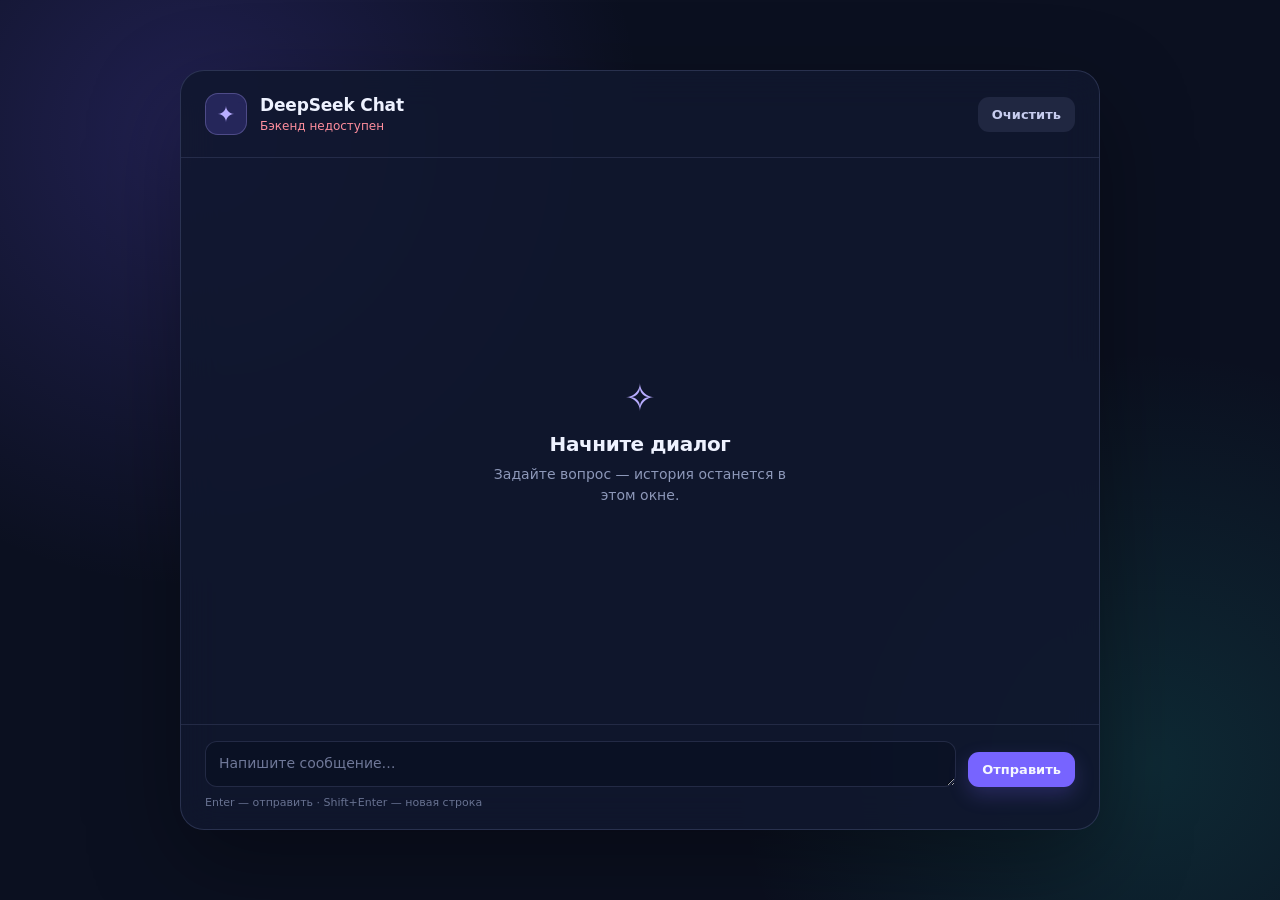
==== frontend/index.html @ f0f0abb0 "refactor: flatten project structure" ====
<!doctype html>
<html lang="ru">
  <head>
    <meta charset="UTF-8" />
    <meta name="viewport" content="width=device-width, initial-scale=1.0" />
    <meta
      name="description"
      content="Веб-чат с DeepSeek для AI Challenge 1"
    />
    <title>DeepSeek Chat</title>
    <link rel="stylesheet" href="styles.css" />
  </head>
  <body>
    <main class="app-shell">
      <section class="chat-card" aria-label="DeepSeek Chat">
        <header class="chat-header">
          <div class="brand">
            <div class="brand-mark" aria-hidden="true">✦</div>
            <div>
              <h1>DeepSeek Chat</h1>
              <p id="status" class="status" role="status">Проверяем соединение…</p>
            </div>
          </div>
          <button id="clear-button" class="button button-secondary" type="button">
            Очистить
          </button>
        </header>

        <div
          id="messages"
          class="messages"
          aria-live="polite"
          aria-label="Сообщения чата"
        ></div>

        <form id="chat-form" class="composer">
          <label class="sr-only" for="prompt">Сообщение</label>
          <textarea
            id="prompt"
            rows="1"
            placeholder="Напишите сообщение…"
            autocomplete="off"
            required
          ></textarea>
          <button id="send-button" class="button button-primary" type="submit">
            Отправить
          </button>
          <p class="composer-hint">Enter — отправить · Shift+Enter — новая строка</p>
        </form>
      </section>
    </main>

    <script src="app.js" defer></script>
  </body>
</html>
---- frontend/styles.css ----
:root {
  color-scheme: dark;
  font-family: Inter, ui-sans-serif, system-ui, -apple-system, BlinkMacSystemFont,
    "Segoe UI", sans-serif;
  background: #0b1020;
  color: #eef2ff;
  font-synthesis: none;
  text-rendering: optimizeLegibility;
}

* {
  box-sizing: border-box;
}

body {
  min-width: 320px;
  min-height: 100vh;
  margin: 0;
  background:
    radial-gradient(circle at 15% 15%, rgba(112, 91, 255, 0.22), transparent 34%),
    radial-gradient(circle at 90% 85%, rgba(33, 196, 175, 0.14), transparent 30%),
    #0b1020;
}

button,
textarea {
  font: inherit;
}

button {
  cursor: pointer;
}

button:disabled,
textarea:disabled {
  cursor: wait;
  opacity: 0.65;
}

.app-shell {
  display: grid;
  min-height: 100vh;
  padding: 24px;
  place-items: center;
}

.chat-card {
  display: flex;
  width: min(920px, 100%);
  height: min(760px, calc(100vh - 48px));
  min-height: 560px;
  flex-direction: column;
  overflow: hidden;
  border: 1px solid rgba(176, 190, 255, 0.16);
  border-radius: 24px;
  background: rgba(16, 23, 46, 0.88);
  box-shadow: 0 32px 90px rgba(0, 0, 0, 0.34);
  backdrop-filter: blur(18px);
}

.chat-header {
  display: flex;
  align-items: center;
  justify-content: space-between;
  gap: 16px;
  padding: 22px 24px;
  border-bottom: 1px solid rgba(176, 190, 255, 0.12);
}

.brand {
  display: flex;
  align-items: center;
  gap: 13px;
}

.brand-mark,
.empty-icon {
  display: grid;
  flex: 0 0 auto;
  place-items: center;
  color: #b8adff;
}

.brand-mark {
  width: 42px;
  height: 42px;
  border: 1px solid rgba(184, 173, 255, 0.28);
  border-radius: 13px;
  background: rgba(115, 96, 255, 0.2);
  font-size: 22px;
}

h1,
h2,
p {
  margin: 0;
}

h1 {
  font-size: 17px;
  letter-spacing: -0.01em;
}

.status {
  margin-top: 4px;
  color: #8d98b9;
  font-size: 12px;
}

.status[data-kind="warning"] {
  color: #f5c56b;
}

.status[data-kind="error"] {
  color: #ff8e9d;
}

.button {
  border: 0;
  border-radius: 11px;
  padding: 10px 14px;
  color: #f5f7ff;
  font-size: 13px;
  font-weight: 650;
  transition: background 160ms ease, transform 160ms ease;
}

.button:hover:not(:disabled) {
  transform: translateY(-1px);
}

.button-primary {
  align-self: end;
  background: #7764ff;
  box-shadow: 0 8px 20px rgba(119, 100, 255, 0.23);
}

.button-primary:hover:not(:disabled) {
  background: #8877ff;
}

.button-secondary {
  background: rgba(176, 190, 255, 0.1);
  color: #c7cdef;
}

.button-secondary:hover:not(:disabled) {
  background: rgba(176, 190, 255, 0.17);
}

.messages {
  display: flex;
  flex: 1;
  flex-direction: column;
  gap: 16px;
  overflow-y: auto;
  padding: 28px 24px;
  scroll-behavior: smooth;
}

.empty-state {
  display: grid;
  max-width: 320px;
  margin: auto;
  gap: 8px;
  text-align: center;
}

.empty-icon {
  margin: 0 auto 4px;
  font-size: 38px;
}

.empty-state h2 {
  font-size: 20px;
  letter-spacing: -0.02em;
}

.empty-state p {
  color: #8d98b9;
  font-size: 14px;
  line-height: 1.5;
}

.message {
  width: fit-content;
  max-width: min(78%, 680px);
  border: 1px solid rgba(176, 190, 255, 0.1);
  border-radius: 17px;
  padding: 12px 15px;
  background: rgba(176, 190, 255, 0.08);
}

.message.user {
  align-self: end;
  border-color: rgba(143, 127, 255, 0.24);
  background: rgba(119, 100, 255, 0.2);
}

.message-author {
  margin-bottom: 6px;
  color: #a8b1d2;
  font-size: 11px;
  font-weight: 700;
  letter-spacing: 0.03em;
  text-transform: uppercase;
}

.message-content {
  color: #f0f3ff;
  font-size: 14px;
  line-height: 1.55;
  white-space: pre-wrap;
  overflow-wrap: anywhere;
}

.composer {
  display: grid;
  grid-template-columns: 1fr auto;
  gap: 9px 12px;
  padding: 16px 24px 20px;
  border-top: 1px solid rgba(176, 190, 255, 0.12);
}

textarea {
  width: 100%;
  min-height: 44px;
  resize: vertical;
  border: 1px solid rgba(176, 190, 255, 0.15);
  border-radius: 12px;
  outline: 0;
  padding: 12px 13px;
  background: rgba(6, 10, 25, 0.4);
  color: #f0f3ff;
  font-size: 14px;
  line-height: 1.4;
}

textarea::placeholder {
  color: #6f7898;
}

textarea:focus {
  border-color: rgba(143, 127, 255, 0.72);
  box-shadow: 0 0 0 3px rgba(119, 100, 255, 0.14);
}

.composer-hint {
  grid-column: 1 / -1;
  color: #687291;
  font-size: 11px;
}

.sr-only {
  position: absolute;
  width: 1px;
  height: 1px;
  overflow: hidden;
  clip: rect(0, 0, 0, 0);
  white-space: nowrap;
}

@media (max-width: 640px) {
  .app-shell {
    padding: 0;
  }

  .chat-card {
    height: 100vh;
    min-height: 0;
    border: 0;
    border-radius: 0;
  }

  .chat-header,
  .composer {
    padding-right: 16px;
    padding-left: 16px;
  }

  .messages {
    padding: 20px 16px;
  }

  .message {
    max-width: 88%;
  }

  .composer {
    grid-template-columns: 1fr;
  }

  .button-primary {
    width: 100%;
  }
}
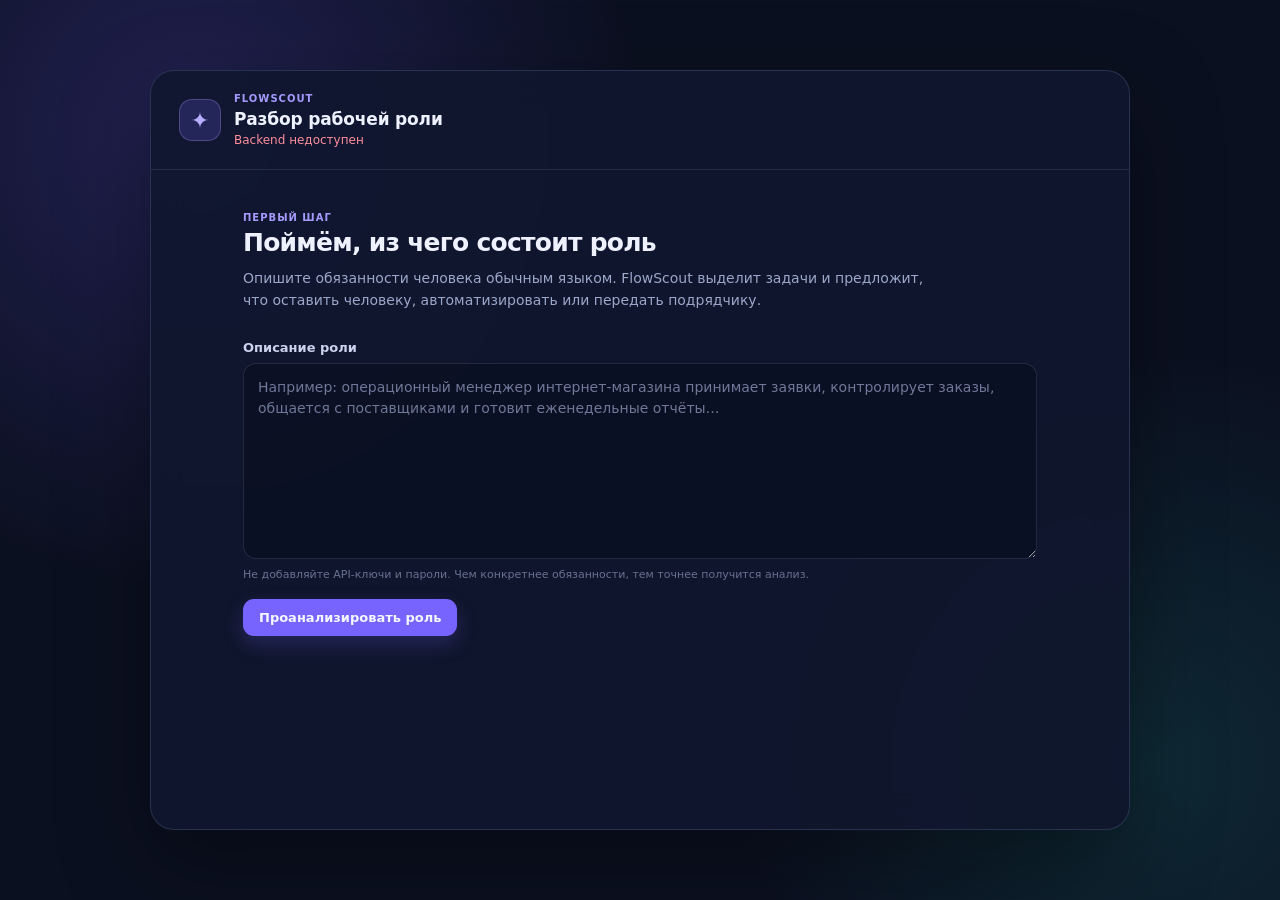
==== commit 07c869b9: "feat(role): add role analysis MVP Replace the generic chat surface with structured role analysis, cl" ====
--- a/frontend/index.html
+++ b/frontend/index.html
@@ -5,48 +5,107 @@
     <meta name="viewport" content="width=device-width, initial-scale=1.0" />
     <meta
       name="description"
-      content="Веб-чат с DeepSeek для AI Challenge 1"
+      content="FlowScout анализирует задачи рабочей роли"
     />
-    <title>DeepSeek Chat</title>
+    <title>FlowScout — анализ роли</title>
     <link rel="stylesheet" href="styles.css" />
   </head>
   <body>
     <main class="app-shell">
-      <section class="chat-card" aria-label="DeepSeek Chat">
-        <header class="chat-header">
+      <section class="app-card" aria-labelledby="app-title">
+        <header class="app-header">
           <div class="brand">
             <div class="brand-mark" aria-hidden="true">✦</div>
             <div>
-              <h1>DeepSeek Chat</h1>
+              <p class="eyebrow">FlowScout</p>
+              <h1 id="app-title">Разбор рабочей роли</h1>
               <p id="status" class="status" role="status">Проверяем соединение…</p>
             </div>
           </div>
-          <button id="clear-button" class="button button-secondary" type="button">
-            Очистить
+          <button id="reset-button" class="button button-secondary" type="button" hidden>
+            Начать заново
           </button>
         </header>
 
-        <div
-          id="messages"
-          class="messages"
-          aria-live="polite"
-          aria-label="Сообщения чата"
-        ></div>
+        <div class="content">
+          <section class="intro" aria-labelledby="intro-title">
+            <p class="eyebrow">Первый шаг</p>
+            <h2 id="intro-title">Поймём, из чего состоит роль</h2>
+            <p>
+              Опишите обязанности человека обычным языком. FlowScout выделит
+              задачи и предложит, что оставить человеку, автоматизировать или
+              передать подрядчику.
+            </p>
+          </section>
 
-        <form id="chat-form" class="composer">
-          <label class="sr-only" for="prompt">Сообщение</label>
-          <textarea
-            id="prompt"
-            rows="1"
-            placeholder="Напишите сообщение…"
-            autocomplete="off"
-            required
-          ></textarea>
-          <button id="send-button" class="button button-primary" type="submit">
-            Отправить
-          </button>
-          <p class="composer-hint">Enter — отправить · Shift+Enter — новая строка</p>
-        </form>
+          <form id="role-form" class="role-form">
+            <label class="form-field" for="role-description">
+              <span>Описание роли</span>
+              <textarea
+                id="role-description"
+                rows="8"
+                minlength="10"
+                maxlength="12000"
+                placeholder="Например: операционный менеджер интернет-магазина принимает заявки, контролирует заказы, общается с поставщиками и готовит еженедельные отчёты…"
+                required
+              ></textarea>
+              <small>
+                Не добавляйте API-ключи и пароли. Чем конкретнее обязанности,
+                тем точнее получится анализ.
+              </small>
+            </label>
+            <button id="analyze-button" class="button button-primary" type="submit">
+              Проанализировать роль
+            </button>
+          </form>
+
+          <section
+            id="clarification-section"
+            class="result-section"
+            aria-labelledby="clarification-title"
+            hidden
+          >
+            <div class="section-heading">
+              <div>
+                <p class="eyebrow">Нужно уточнение</p>
+                <h2 id="clarification-title">Помогите сделать вывод точнее</h2>
+              </div>
+            </div>
+            <p class="section-description">
+              Ответьте на вопросы ниже. Мы задаём только вопросы, которые могут
+              изменить рекомендацию по задачам.
+            </p>
+            <form id="clarification-form" class="clarification-form">
+              <div id="questions" class="questions"></div>
+              <button id="clarification-button" class="button button-primary" type="submit">
+                Продолжить анализ
+              </button>
+            </form>
+          </section>
+
+          <section
+            id="analysis-section"
+            class="result-section"
+            aria-labelledby="analysis-title"
+            hidden
+          >
+            <div class="section-heading">
+              <div>
+                <p class="eyebrow">Результат</p>
+                <h2 id="analysis-title"></h2>
+              </div>
+              <span id="task-count" class="muted"></span>
+            </div>
+            <p id="role-summary" class="role-summary"></p>
+
+            <div id="assumptions-section" class="assumptions" hidden>
+              <h3>Общие предположения</h3>
+              <ul id="global-assumptions"></ul>
+            </div>
+
+            <div id="tasks" class="task-list"></div>
+          </section>
+        </div>
       </section>
     </main>
 
--- a/frontend/styles.css
+++ b/frontend/styles.css
@@ -12,6 +12,10 @@
   box-sizing: border-box;
 }
 
+[hidden] {
+  display: none !important;
+}
+
 body {
   min-width: 320px;
   min-height: 100vh;
@@ -44,26 +48,23 @@
   place-items: center;
 }
 
-.chat-card {
-  display: flex;
-  width: min(920px, 100%);
-  height: min(760px, calc(100vh - 48px));
-  min-height: 560px;
-  flex-direction: column;
+.app-card {
+  width: min(980px, 100%);
+  min-height: min(760px, calc(100vh - 48px));
   overflow: hidden;
   border: 1px solid rgba(176, 190, 255, 0.16);
   border-radius: 24px;
-  background: rgba(16, 23, 46, 0.88);
+  background: rgba(16, 23, 46, 0.9);
   box-shadow: 0 32px 90px rgba(0, 0, 0, 0.34);
   backdrop-filter: blur(18px);
 }
 
-.chat-header {
+.app-header {
   display: flex;
   align-items: center;
   justify-content: space-between;
   gap: 16px;
-  padding: 22px 24px;
+  padding: 22px 28px;
   border-bottom: 1px solid rgba(176, 190, 255, 0.12);
 }
 
@@ -73,26 +74,24 @@
   gap: 13px;
 }
 
-.brand-mark,
-.empty-icon {
-  display: grid;
+.brand-mark {
+  display: grid;
+  width: 42px;
+  height: 42px;
   flex: 0 0 auto;
   place-items: center;
-  color: #b8adff;
-}
-
-.brand-mark {
-  width: 42px;
-  height: 42px;
   border: 1px solid rgba(184, 173, 255, 0.28);
   border-radius: 13px;
   background: rgba(115, 96, 255, 0.2);
+  color: #b8adff;
   font-size: 22px;
 }
 
 h1,
 h2,
-p {
+h3,
+p,
+ul {
   margin: 0;
 }
 
@@ -101,10 +100,32 @@
   letter-spacing: -0.01em;
 }
 
+h2 {
+  font-size: 25px;
+  letter-spacing: -0.03em;
+}
+
+h3 {
+  font-size: 15px;
+}
+
+.eyebrow {
+  margin-bottom: 5px;
+  color: #a69aff;
+  font-size: 10px;
+  font-weight: 800;
+  letter-spacing: 0.1em;
+  text-transform: uppercase;
+}
+
+.status,
+.muted {
+  color: #8d98b9;
+  font-size: 12px;
+}
+
 .status {
   margin-top: 4px;
-  color: #8d98b9;
-  font-size: 12px;
 }
 
 .status[data-kind="warning"] {
@@ -115,13 +136,78 @@
   color: #ff8e9d;
 }
 
+.content {
+  max-width: 850px;
+  margin: 0 auto;
+  padding: 42px 28px 50px;
+}
+
+.intro {
+  max-width: 700px;
+  margin-bottom: 28px;
+}
+
+.intro > p:last-child,
+.section-description,
+.role-summary {
+  margin-top: 10px;
+  color: #9ca7c9;
+  font-size: 14px;
+  line-height: 1.6;
+}
+
+.role-form,
+.clarification-form {
+  display: grid;
+  gap: 16px;
+}
+
+.form-field {
+  display: grid;
+  gap: 8px;
+  color: #cbd2ee;
+  font-size: 13px;
+  font-weight: 700;
+}
+
+.form-field textarea {
+  width: 100%;
+  resize: vertical;
+  border: 1px solid rgba(176, 190, 255, 0.15);
+  border-radius: 13px;
+  outline: 0;
+  padding: 13px 14px;
+  background: rgba(6, 10, 25, 0.42);
+  color: #f0f3ff;
+  font-size: 14px;
+  font-weight: 400;
+  line-height: 1.5;
+}
+
+.form-field textarea::placeholder {
+  color: #6f7898;
+}
+
+.form-field textarea:focus {
+  border-color: rgba(143, 127, 255, 0.72);
+  box-shadow: 0 0 0 3px rgba(119, 100, 255, 0.14);
+}
+
+.form-field small {
+  color: #687291;
+  font-size: 11px;
+  font-weight: 500;
+  line-height: 1.45;
+}
+
 .button {
+  width: fit-content;
   border: 0;
   border-radius: 11px;
-  padding: 10px 14px;
+  padding: 11px 16px;
   color: #f5f7ff;
   font-size: 13px;
-  font-weight: 650;
+  font-weight: 700;
   transition: background 160ms ease, transform 160ms ease;
 }
 
@@ -129,8 +215,12 @@
   transform: translateY(-1px);
 }
 
+.button:focus-visible {
+  outline: 2px solid rgba(184, 173, 255, 0.9);
+  outline-offset: 2px;
+}
+
 .button-primary {
-  align-self: end;
   background: #7764ff;
   box-shadow: 0 8px 20px rgba(119, 100, 255, 0.23);
 }
@@ -148,116 +238,119 @@
   background: rgba(176, 190, 255, 0.17);
 }
 
-.messages {
+.result-section {
+  margin-top: 42px;
+  border-top: 1px solid rgba(176, 190, 255, 0.12);
+  padding-top: 30px;
+}
+
+.section-heading {
   display: flex;
-  flex: 1;
-  flex-direction: column;
+  align-items: end;
+  justify-content: space-between;
+  gap: 12px;
+}
+
+.questions {
+  display: grid;
   gap: 16px;
-  overflow-y: auto;
-  padding: 28px 24px;
-  scroll-behavior: smooth;
-}
-
-.empty-state {
-  display: grid;
-  max-width: 320px;
-  margin: auto;
-  gap: 8px;
+}
+
+.clarification-form {
+  margin-top: 22px;
+}
+
+.assumptions {
+  margin-top: 22px;
+  border: 1px solid rgba(245, 197, 107, 0.2);
+  border-radius: 13px;
+  padding: 14px 16px;
+  background: rgba(245, 197, 107, 0.07);
+}
+
+.assumptions h3 {
+  color: #f5c56b;
+}
+
+.assumptions ul {
+  display: grid;
+  gap: 6px;
+  margin-top: 9px;
+  padding-left: 18px;
+  color: #d6c99f;
+  font-size: 13px;
+  line-height: 1.5;
+}
+
+.task-list {
+  display: grid;
+  gap: 13px;
+  margin-top: 24px;
+}
+
+.task-card {
+  border: 1px solid rgba(176, 190, 255, 0.12);
+  border-radius: 16px;
+  padding: 17px;
+  background: rgba(176, 190, 255, 0.06);
+}
+
+.task-header {
+  display: flex;
+  align-items: start;
+  justify-content: space-between;
+  gap: 14px;
+}
+
+.task-header h3 {
+  line-height: 1.35;
+}
+
+.recommendation {
+  flex: 0 0 auto;
+  border-radius: 999px;
+  padding: 6px 9px;
+  font-size: 10px;
+  font-weight: 800;
+  line-height: 1.2;
   text-align: center;
 }
 
-.empty-icon {
-  margin: 0 auto 4px;
-  font-size: 38px;
-}
-
-.empty-state h2 {
-  font-size: 20px;
-  letter-spacing: -0.02em;
-}
-
-.empty-state p {
-  color: #8d98b9;
-  font-size: 14px;
-  line-height: 1.5;
-}
-
-.message {
-  width: fit-content;
-  max-width: min(78%, 680px);
-  border: 1px solid rgba(176, 190, 255, 0.1);
-  border-radius: 17px;
-  padding: 12px 15px;
-  background: rgba(176, 190, 255, 0.08);
-}
-
-.message.user {
-  align-self: end;
-  border-color: rgba(143, 127, 255, 0.24);
-  background: rgba(119, 100, 255, 0.2);
-}
-
-.message-author {
-  margin-bottom: 6px;
-  color: #a8b1d2;
-  font-size: 11px;
-  font-weight: 700;
-  letter-spacing: 0.03em;
-  text-transform: uppercase;
-}
-
-.message-content {
-  color: #f0f3ff;
-  font-size: 14px;
+.recommendation.human {
+  background: rgba(176, 190, 255, 0.12);
+  color: #c7cdef;
+}
+
+.recommendation.automate {
+  background: rgba(48, 192, 146, 0.14);
+  color: #6ee0bb;
+}
+
+.recommendation.contractor {
+  background: rgba(245, 197, 107, 0.14);
+  color: #f5c56b;
+}
+
+.task-description,
+.task-rationale,
+.task-assumptions {
+  margin-top: 11px;
+  color: #aeb8d7;
+  font-size: 13px;
   line-height: 1.55;
-  white-space: pre-wrap;
-  overflow-wrap: anywhere;
-}
-
-.composer {
-  display: grid;
-  grid-template-columns: 1fr auto;
-  gap: 9px 12px;
-  padding: 16px 24px 20px;
-  border-top: 1px solid rgba(176, 190, 255, 0.12);
-}
-
-textarea {
-  width: 100%;
-  min-height: 44px;
-  resize: vertical;
-  border: 1px solid rgba(176, 190, 255, 0.15);
-  border-radius: 12px;
-  outline: 0;
-  padding: 12px 13px;
-  background: rgba(6, 10, 25, 0.4);
-  color: #f0f3ff;
-  font-size: 14px;
-  line-height: 1.4;
-}
-
-textarea::placeholder {
-  color: #6f7898;
-}
-
-textarea:focus {
-  border-color: rgba(143, 127, 255, 0.72);
-  box-shadow: 0 0 0 3px rgba(119, 100, 255, 0.14);
-}
-
-.composer-hint {
-  grid-column: 1 / -1;
-  color: #687291;
-  font-size: 11px;
-}
-
-.sr-only {
-  position: absolute;
-  width: 1px;
-  height: 1px;
-  overflow: hidden;
-  clip: rect(0, 0, 0, 0);
-  white-space: nowrap;
+}
+
+.task-rationale {
+  color: #d4daf0;
+}
+
+.task-rationale strong {
+  color: #9ca7c9;
+}
+
+.task-assumptions {
+  color: #cdbf96;
+  font-size: 12px;
 }
 
 @media (max-width: 640px) {
@@ -265,32 +358,32 @@
     padding: 0;
   }
 
-  .chat-card {
-    height: 100vh;
-    min-height: 0;
+  .app-card {
+    min-height: 100vh;
     border: 0;
     border-radius: 0;
   }
 
-  .chat-header,
-  .composer {
-    padding-right: 16px;
-    padding-left: 16px;
-  }
-
-  .messages {
-    padding: 20px 16px;
-  }
-
-  .message {
-    max-width: 88%;
-  }
-
-  .composer {
-    grid-template-columns: 1fr;
-  }
-
-  .button-primary {
+  .app-header {
+    padding: 18px 16px;
+  }
+
+  .content {
+    padding: 30px 16px 40px;
+  }
+
+  .button {
     width: 100%;
   }
-}
+
+  .section-heading,
+  .task-header {
+    align-items: start;
+    flex-direction: column;
+    gap: 8px;
+  }
+
+  .recommendation {
+    align-self: start;
+  }
+}
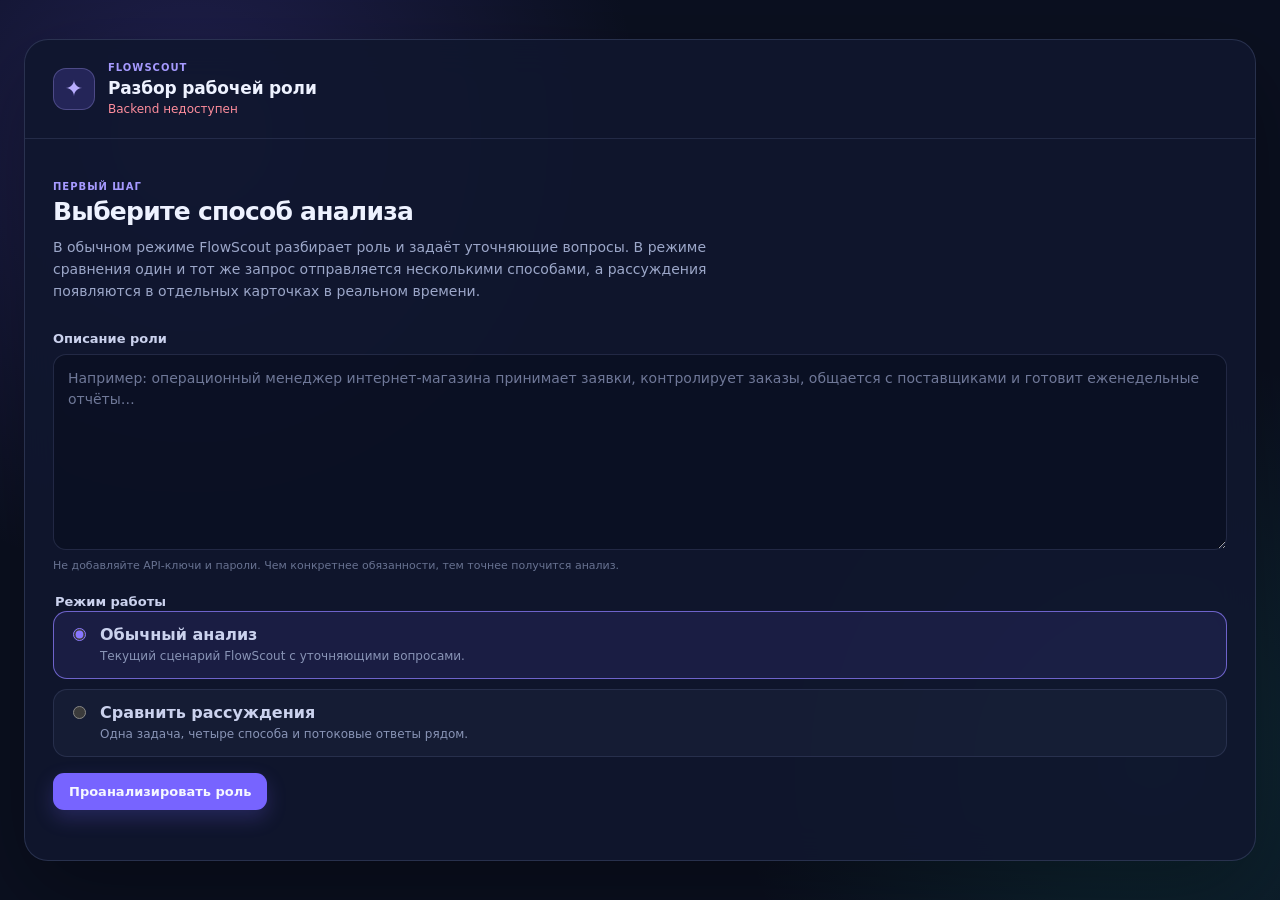
==== commit 323eac6a: "feat(reasoning): add streamed comparison modes Compare prompt strategies side by side with live reas" ====
--- a/frontend/index.html
+++ b/frontend/index.html
@@ -5,7 +5,7 @@
     <meta name="viewport" content="width=device-width, initial-scale=1.0" />
     <meta
       name="description"
-      content="FlowScout анализирует задачи рабочей роли"
+      content="FlowScout анализирует задачи рабочей роли разными способами"
     />
     <title>FlowScout — анализ роли</title>
     <link rel="stylesheet" href="styles.css" />
@@ -28,82 +28,135 @@
         </header>
 
         <div class="content">
-          <section class="intro" aria-labelledby="intro-title">
-            <p class="eyebrow">Первый шаг</p>
-            <h2 id="intro-title">Поймём, из чего состоит роль</h2>
-            <p>
-              Опишите обязанности человека обычным языком. FlowScout выделит
-              задачи и предложит, что оставить человеку, автоматизировать или
-              передать подрядчику.
-            </p>
-          </section>
+          <section id="onboarding-section" class="onboarding-section" aria-labelledby="intro-title">
+            <div class="intro">
+              <p class="eyebrow">Первый шаг</p>
+              <h2 id="intro-title">Выберите способ анализа</h2>
+              <p>
+                В обычном режиме FlowScout разбирает роль и задаёт уточняющие
+                вопросы. В режиме сравнения один и тот же запрос отправляется
+                несколькими способами, а рассуждения появляются в отдельных
+                карточках в реальном времени.
+              </p>
+            </div>
 
-          <form id="role-form" class="role-form">
-            <label class="form-field" for="role-description">
-              <span>Описание роли</span>
-              <textarea
-                id="role-description"
-                rows="8"
-                minlength="10"
-                maxlength="12000"
-                placeholder="Например: операционный менеджер интернет-магазина принимает заявки, контролирует заказы, общается с поставщиками и готовит еженедельные отчёты…"
-                required
-              ></textarea>
-              <small>
-                Не добавляйте API-ключи и пароли. Чем конкретнее обязанности,
-                тем точнее получится анализ.
-              </small>
-            </label>
-            <button id="analyze-button" class="button button-primary" type="submit">
-              Проанализировать роль
-            </button>
-          </form>
+            <form id="role-form" class="role-form">
+              <label class="form-field" for="role-description">
+                <span id="description-label">Описание роли</span>
+                <textarea
+                  id="role-description"
+                  rows="8"
+                  minlength="10"
+                  maxlength="12000"
+                  placeholder="Например: операционный менеджер интернет-магазина принимает заявки, контролирует заказы, общается с поставщиками и готовит еженедельные отчёты…"
+                  required
+                ></textarea>
+                <small id="description-help">
+                  Не добавляйте API-ключи и пароли. Чем конкретнее обязанности,
+                  тем точнее получится анализ.
+                </small>
+              </label>
 
-          <section
-            id="clarification-section"
-            class="result-section"
-            aria-labelledby="clarification-title"
-            hidden
-          >
-            <div class="section-heading">
-              <div>
-                <p class="eyebrow">Нужно уточнение</p>
-                <h2 id="clarification-title">Помогите сделать вывод точнее</h2>
+              <fieldset class="mode-picker">
+                <legend>Режим работы</legend>
+                <label class="mode-option">
+                  <input type="radio" name="mode" value="standard" checked />
+                  <span class="mode-option-body">
+                    <strong>Обычный анализ</strong>
+                    <span>Текущий сценарий FlowScout с уточняющими вопросами.</span>
+                  </span>
+                </label>
+                <label class="mode-option">
+                  <input type="radio" name="mode" value="comparison" />
+                  <span class="mode-option-body">
+                    <strong>Сравнить рассуждения</strong>
+                    <span>Одна задача, четыре способа и потоковые ответы рядом.</span>
+                  </span>
+                </label>
+              </fieldset>
+
+              <div id="comparison-options" class="comparison-options" hidden>
+                <div>
+                  <h3>Способы для сравнения</h3>
+                  <p>Можно оставить все варианты или выбрать только нужные.</p>
+                </div>
+                <label class="method-option">
+                  <input type="checkbox" name="comparison-method" value="direct" checked />
+                  <span><strong>Прямой ответ</strong><small>Существующая ручка и system prompt</small></span>
+                </label>
+                <label class="method-option">
+                  <input type="checkbox" name="comparison-method" value="step-by-step" checked />
+                  <span><strong>Пошаговое решение</strong><small>Модель явно проверяет критерии по шагам</small></span>
+                </label>
+                <label class="method-option">
+                  <input type="checkbox" name="comparison-method" value="prompt-generated" checked />
+                  <span><strong>Сгенерированный промпт</strong><small>Сначала prompt engineer, затем решение</small></span>
+                </label>
+                <label class="method-option">
+                  <input type="checkbox" name="comparison-method" value="experts" checked />
+                  <span><strong>Группа экспертов</strong><small>Аналитик, инженер и критик</small></span>
+                </label>
               </div>
-            </div>
-            <p class="section-description">
-              Ответьте на вопросы ниже. Мы задаём только вопросы, которые могут
-              изменить рекомендацию по задачам.
-            </p>
-            <form id="clarification-form" class="clarification-form">
-              <div id="questions" class="questions"></div>
-              <button id="clarification-button" class="button button-primary" type="submit">
-                Продолжить анализ
+
+              <button id="submit-button" class="button button-primary" type="submit">
+                Проанализировать роль
               </button>
             </form>
           </section>
 
-          <section
-            id="analysis-section"
-            class="result-section"
-            aria-labelledby="analysis-title"
-            hidden
-          >
-            <div class="section-heading">
+          <section id="standard-results" class="result-section" hidden>
+            <section
+              id="clarification-section"
+              aria-labelledby="clarification-title"
+              hidden
+            >
+              <div class="section-heading">
+                <div>
+                  <p class="eyebrow">Нужно уточнение</p>
+                  <h2 id="clarification-title">Помогите сделать вывод точнее</h2>
+                </div>
+              </div>
+              <p class="section-description">
+                Ответьте на вопросы ниже. Мы задаём только вопросы, которые могут
+                изменить рекомендацию по задачам.
+              </p>
+              <form id="clarification-form" class="clarification-form">
+                <div id="questions" class="questions"></div>
+                <button id="clarification-button" class="button button-primary" type="submit">
+                  Продолжить анализ
+                </button>
+              </form>
+            </section>
+
+            <section id="analysis-section" aria-labelledby="analysis-title" hidden>
+              <div class="section-heading">
+                <div>
+                  <p class="eyebrow">Результат</p>
+                  <h2 id="analysis-title"></h2>
+                </div>
+                <span id="task-count" class="muted"></span>
+              </div>
+              <p id="role-summary" class="role-summary"></p>
+
+              <div id="assumptions-section" class="assumptions" hidden>
+                <h3>Общие предположения</h3>
+                <ul id="global-assumptions"></ul>
+              </div>
+
+              <div id="tasks" class="task-list"></div>
+            </section>
+          </section>
+
+          <section id="comparison-section" class="comparison-section" aria-labelledby="comparison-title" hidden>
+            <div class="section-heading comparison-heading">
               <div>
-                <p class="eyebrow">Результат</p>
-                <h2 id="analysis-title"></h2>
+                <p class="eyebrow">Лаборатория рассуждений</p>
+                <h2 id="comparison-title">Сравниваем ответы в реальном времени</h2>
+                <p id="comparison-task" class="section-description"></p>
               </div>
-              <span id="task-count" class="muted"></span>
+              <span id="comparison-count" class="muted"></span>
             </div>
-            <p id="role-summary" class="role-summary"></p>
-
-            <div id="assumptions-section" class="assumptions" hidden>
-              <h3>Общие предположения</h3>
-              <ul id="global-assumptions"></ul>
-            </div>
-
-            <div id="tasks" class="task-list"></div>
+            <div id="comparison-grid" class="comparison-grid"></div>
           </section>
         </div>
       </section>
--- a/frontend/styles.css
+++ b/frontend/styles.css
@@ -49,7 +49,7 @@
 }
 
 .app-card {
-  width: min(980px, 100%);
+  width: min(1440px, 100%);
   min-height: min(760px, calc(100vh - 48px));
   overflow: hidden;
   border: 1px solid rgba(176, 190, 255, 0.16);
@@ -137,7 +137,7 @@
 }
 
 .content {
-  max-width: 850px;
+  max-width: 1280px;
   margin: 0 auto;
   padding: 42px 28px 50px;
 }
@@ -160,6 +160,88 @@
 .clarification-form {
   display: grid;
   gap: 16px;
+}
+
+.mode-picker {
+  display: grid;
+  gap: 10px;
+  margin: 4px 0 0;
+  border: 0;
+  padding: 0;
+}
+
+.mode-picker legend,
+.comparison-options h3 {
+  margin-bottom: 2px;
+  color: #cbd2ee;
+  font-size: 13px;
+  font-weight: 700;
+}
+
+.mode-option,
+.method-option {
+  display: flex;
+  align-items: flex-start;
+  gap: 11px;
+  border: 1px solid rgba(176, 190, 255, 0.12);
+  border-radius: 14px;
+  padding: 13px 14px;
+  background: rgba(176, 190, 255, 0.04);
+  color: #cbd2ee;
+  cursor: pointer;
+  transition: border-color 160ms ease, background 160ms ease;
+}
+
+.mode-option:hover,
+.method-option:hover {
+  border-color: rgba(143, 127, 255, 0.5);
+  background: rgba(119, 100, 255, 0.08);
+}
+
+.mode-option:has(input:checked),
+.method-option:has(input:checked) {
+  border-color: rgba(143, 127, 255, 0.72);
+  background: rgba(119, 100, 255, 0.11);
+}
+
+.mode-option input,
+.method-option input {
+  flex: 0 0 auto;
+  margin-top: 3px;
+  accent-color: #8877ff;
+}
+
+.mode-option-body,
+.method-option > span {
+  display: grid;
+  gap: 4px;
+}
+
+.mode-option-body span,
+.method-option small,
+.comparison-options > div p {
+  color: #8994b6;
+  font-size: 12px;
+  font-weight: 500;
+  line-height: 1.45;
+}
+
+.comparison-options {
+  display: grid;
+  grid-template-columns: repeat(2, minmax(0, 1fr));
+  gap: 10px;
+  border: 1px solid rgba(176, 190, 255, 0.12);
+  border-radius: 16px;
+  padding: 16px;
+  background: rgba(6, 10, 25, 0.22);
+}
+
+.comparison-options > div {
+  grid-column: 1 / -1;
+}
+
+.comparison-options > div p {
+  margin-top: 5px;
 }
 
 .form-field {
@@ -353,6 +435,178 @@
   font-size: 12px;
 }
 
+.comparison-section {
+  margin-top: 0;
+}
+
+.comparison-heading {
+  align-items: start;
+}
+
+.comparison-grid {
+  display: grid;
+  grid-template-columns: repeat(2, minmax(0, 1fr));
+  gap: 16px;
+  margin-top: 28px;
+}
+
+.comparison-card {
+  min-width: 0;
+  border: 1px solid rgba(176, 190, 255, 0.14);
+  border-radius: 18px;
+  padding: 18px;
+  background: rgba(176, 190, 255, 0.055);
+}
+
+.comparison-card-header,
+.expert-header {
+  display: flex;
+  align-items: flex-start;
+  justify-content: space-between;
+  gap: 12px;
+}
+
+.comparison-card-header h3 {
+  font-size: 16px;
+  line-height: 1.35;
+}
+
+.comparison-card-header p {
+  margin-top: 5px;
+  color: #8994b6;
+  font-size: 12px;
+  line-height: 1.45;
+}
+
+.comparison-card-state,
+.expert-state {
+  flex: 0 0 auto;
+  border-radius: 999px;
+  padding: 5px 8px;
+  background: rgba(176, 190, 255, 0.1);
+  color: #aeb8d7;
+  font-size: 10px;
+  font-weight: 800;
+  line-height: 1.2;
+  text-align: center;
+}
+
+.comparison-card-state.running,
+.expert-state {
+  background: rgba(119, 100, 255, 0.14);
+  color: #b8adff;
+}
+
+.comparison-card-state.ready {
+  background: rgba(48, 192, 146, 0.14);
+  color: #6ee0bb;
+}
+
+.comparison-card-state.error {
+  background: rgba(255, 111, 132, 0.14);
+  color: #ff9cab;
+}
+
+.comparison-card-state.stopped {
+  background: rgba(245, 197, 107, 0.14);
+  color: #f5c56b;
+}
+
+.stream-block {
+  min-width: 0;
+  margin-top: 17px;
+}
+
+.stream-block h3,
+.experts-heading {
+  margin-bottom: 8px;
+  color: #9ca7c9;
+  font-size: 11px;
+  font-weight: 800;
+  letter-spacing: 0.06em;
+  text-transform: uppercase;
+}
+
+.stream-output {
+  min-height: 78px;
+  max-height: 310px;
+  overflow: auto;
+  margin: 0;
+  border: 1px solid rgba(176, 190, 255, 0.1);
+  border-radius: 12px;
+  padding: 12px;
+  background: rgba(6, 10, 25, 0.48);
+  color: #cbd2ee;
+  font-family: "SFMono-Regular", Consolas, "Liberation Mono", monospace;
+  font-size: 11px;
+  line-height: 1.6;
+  white-space: pre-wrap;
+  overflow-wrap: anywhere;
+}
+
+.reasoning-block .stream-output,
+.prompt-reasoning-block .stream-output {
+  color: #aeb8d7;
+}
+
+.answer-block .stream-output {
+  border-color: rgba(48, 192, 146, 0.15);
+  color: #e2e7f8;
+}
+
+.prompt-block .stream-output {
+  max-height: 210px;
+  color: #d6c99f;
+}
+
+.experts-heading {
+  margin-top: 19px;
+}
+
+.experts-grid {
+  display: grid;
+  gap: 12px;
+}
+
+.expert-card {
+  min-width: 0;
+  border: 1px solid rgba(176, 190, 255, 0.1);
+  border-radius: 14px;
+  padding: 13px;
+  background: rgba(6, 10, 25, 0.22);
+}
+
+.expert-header {
+  align-items: center;
+}
+
+.expert-header h4 {
+  margin: 0;
+  color: #d6dcf3;
+  font-size: 13px;
+}
+
+.expert-card .stream-block {
+  margin-top: 12px;
+}
+
+.expert-card .stream-output {
+  max-height: 190px;
+  min-height: 54px;
+  font-size: 10px;
+}
+
+.expert-consensus {
+  margin-top: 15px;
+  border: 1px solid rgba(48, 192, 146, 0.2);
+  border-radius: 12px;
+  padding: 11px 12px;
+  background: rgba(48, 192, 146, 0.08);
+  color: #6ee0bb;
+  font-size: 12px;
+  font-weight: 700;
+}
+
 @media (max-width: 640px) {
   .app-shell {
     padding: 0;
@@ -386,4 +640,26 @@
   .recommendation {
     align-self: start;
   }
-}
+
+  .comparison-options {
+    grid-template-columns: 1fr;
+  }
+
+  .comparison-options > div {
+    grid-column: auto;
+  }
+
+  .comparison-grid {
+    grid-template-columns: 1fr;
+  }
+
+  .comparison-card-header {
+    flex-direction: column;
+  }
+}
+
+@media (min-width: 641px) and (max-width: 980px) {
+  .comparison-grid {
+    grid-template-columns: 1fr;
+  }
+}
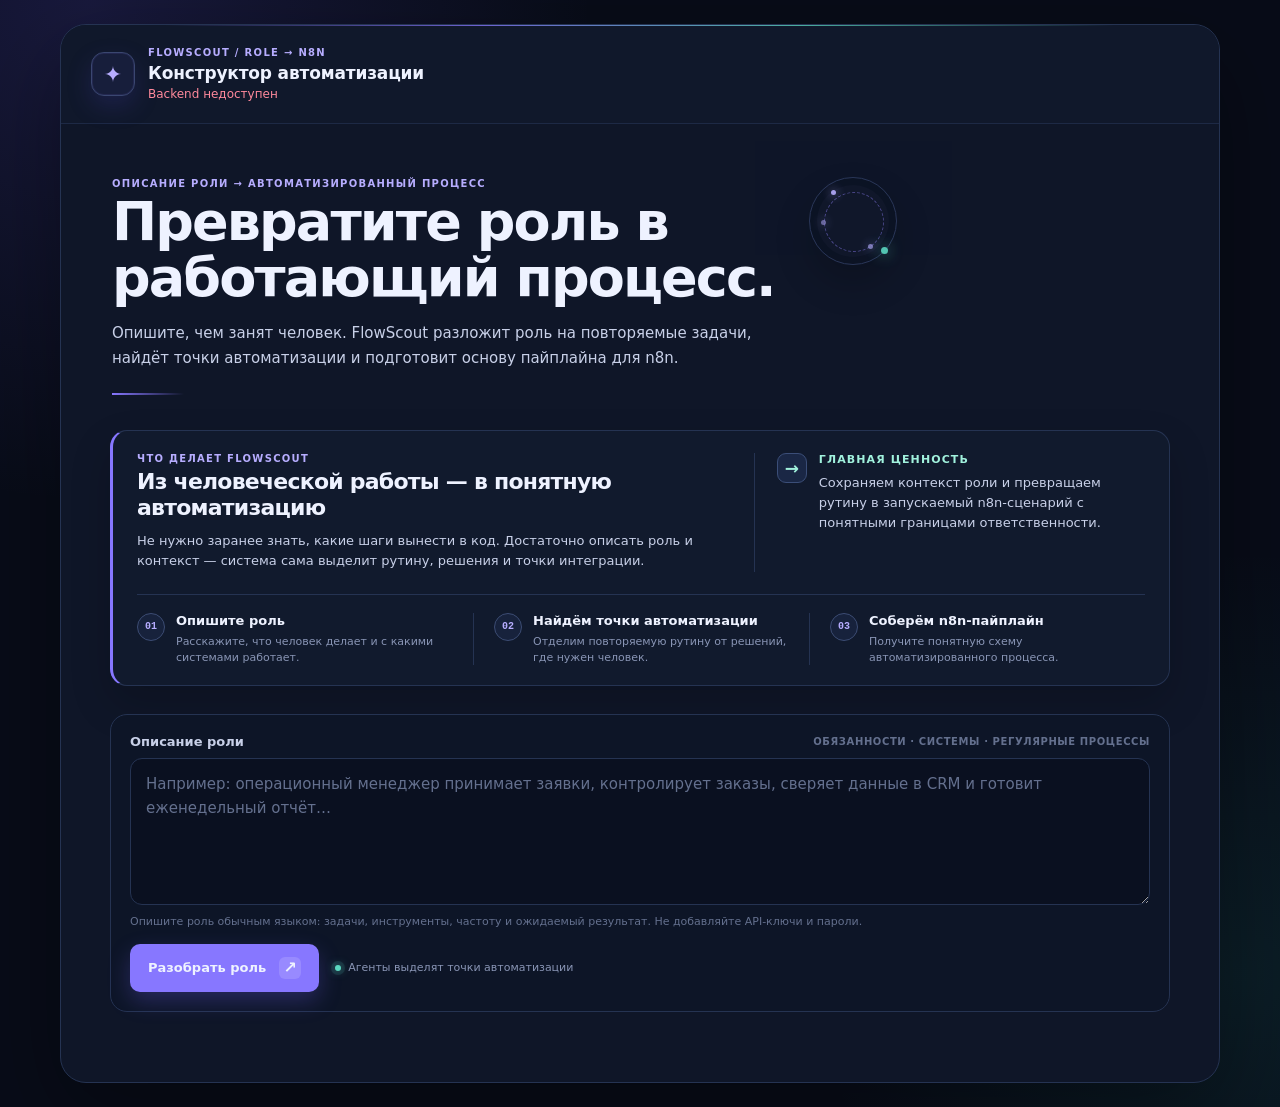
==== commit 68f3900f: "feat(judge): add streaming judge workflow" ====
--- a/frontend/index.html
+++ b/frontend/index.html
@@ -5,10 +5,10 @@
     <meta name="viewport" content="width=device-width, initial-scale=1.0" />
     <meta
       name="description"
-      content="FlowScout анализирует задачи рабочей роли разными способами"
+      content="FlowScout превращает описание роли в основу автоматизированного n8n-пайплайна"
     />
-    <title>FlowScout — анализ роли</title>
-    <link rel="stylesheet" href="styles.css" />
+    <title>FlowScout — роль в n8n-пайплайн</title>
+    <link rel="stylesheet" href="styles.css?v=judge-cards" />
   </head>
   <body>
     <main class="app-shell">
@@ -17,151 +17,470 @@
           <div class="brand">
             <div class="brand-mark" aria-hidden="true">✦</div>
             <div>
-              <p class="eyebrow">FlowScout</p>
-              <h1 id="app-title">Разбор рабочей роли</h1>
+              <p class="eyebrow">FlowScout / ROLE → N8N</p>
+              <h1 id="app-title">Конструктор автоматизации</h1>
               <p id="status" class="status" role="status">Проверяем соединение…</p>
             </div>
           </div>
           <button id="reset-button" class="button button-secondary" type="button" hidden>
-            Начать заново
+            Новая проверка
           </button>
         </header>
 
         <div class="content">
-          <section id="onboarding-section" class="onboarding-section" aria-labelledby="intro-title">
-            <div class="intro">
-              <p class="eyebrow">Первый шаг</p>
-              <h2 id="intro-title">Выберите способ анализа</h2>
+          <section class="intro" aria-labelledby="intro-title">
+            <div class="intro-orbit" aria-hidden="true">
+              <span></span>
+              <span></span>
+              <span></span>
+            </div>
+            <p class="eyebrow">Описание роли → автоматизированный процесс</p>
+            <h2 id="intro-title">Превратите роль в работающий процесс.</h2>
+            <p id="intro-description">
+              Опишите, чем занят человек. FlowScout разложит роль на повторяемые
+              задачи, найдёт точки автоматизации и подготовит основу пайплайна для n8n.
+            </p>
+          </section>
+
+          <section class="onboarding" aria-labelledby="onboarding-title">
+            <div class="onboarding-lede">
+              <p class="eyebrow">Что делает FlowScout</p>
+              <h2 id="onboarding-title">Из человеческой работы — в понятную автоматизацию</h2>
               <p>
-                В обычном режиме FlowScout разбирает роль и задаёт уточняющие
-                вопросы. В режиме сравнения один и тот же запрос отправляется
-                несколькими способами, а рассуждения появляются в отдельных
-                карточках в реальном времени.
+                Не нужно заранее знать, какие шаги вынести в код. Достаточно описать
+                роль и контекст — система сама выделит рутину, решения и точки интеграции.
               </p>
             </div>
-
-            <form id="role-form" class="role-form">
-              <label class="form-field" for="role-description">
-                <span id="description-label">Описание роли</span>
+            <div class="onboarding-value">
+              <span class="value-mark" aria-hidden="true">→</span>
+              <div>
+                <span class="value-label">Главная ценность</span>
+                <p>
+                  Сохраняем контекст роли и превращаем рутину в запускаемый n8n-сценарий
+                  с понятными границами ответственности.
+                </p>
+              </div>
+            </div>
+            <div class="onboarding-steps" aria-label="Этапы превращения роли в n8n-пайплайн">
+              <article class="onboarding-step">
+                <span class="step-index">01</span>
+                <div>
+                  <h3>Опишите роль</h3>
+                  <p>Расскажите, что человек делает и с какими системами работает.</p>
+                </div>
+              </article>
+              <article class="onboarding-step">
+                <span class="step-index">02</span>
+                <div>
+                  <h3>Найдём точки автоматизации</h3>
+                  <p>Отделим повторяемую рутину от решений, где нужен человек.</p>
+                </div>
+              </article>
+              <article class="onboarding-step">
+                <span class="step-index">03</span>
+                <div>
+                  <h3>Соберём n8n-пайплайн</h3>
+                  <p>Получите понятную схему автоматизированного процесса.</p>
+                </div>
+              </article>
+            </div>
+          </section>
+
+          <form id="task-form" class="task-form">
+            <label class="form-field" for="task-input">
+              <span class="field-heading">
+                <span>Описание роли</span>
+                <span class="field-meta">Обязанности · системы · регулярные процессы</span>
+              </span>
+              <span class="textarea-shell">
                 <textarea
-                  id="role-description"
-                  rows="8"
+                  id="task-input"
+                  rows="5"
                   minlength="10"
                   maxlength="12000"
-                  placeholder="Например: операционный менеджер интернет-магазина принимает заявки, контролирует заказы, общается с поставщиками и готовит еженедельные отчёты…"
+                  placeholder="Например: операционный менеджер принимает заявки, контролирует заказы, сверяет данные в CRM и готовит еженедельный отчёт…"
                   required
                 ></textarea>
-                <small id="description-help">
-                  Не добавляйте API-ключи и пароли. Чем конкретнее обязанности,
-                  тем точнее получится анализ.
-                </small>
-              </label>
-
-              <fieldset class="mode-picker">
-                <legend>Режим работы</legend>
-                <label class="mode-option">
-                  <input type="radio" name="mode" value="standard" checked />
-                  <span class="mode-option-body">
-                    <strong>Обычный анализ</strong>
-                    <span>Текущий сценарий FlowScout с уточняющими вопросами.</span>
-                  </span>
-                </label>
-                <label class="mode-option">
-                  <input type="radio" name="mode" value="comparison" />
-                  <span class="mode-option-body">
-                    <strong>Сравнить рассуждения</strong>
-                    <span>Одна задача, четыре способа и потоковые ответы рядом.</span>
-                  </span>
-                </label>
-              </fieldset>
-
-              <div id="comparison-options" class="comparison-options" hidden>
-                <div>
-                  <h3>Способы для сравнения</h3>
-                  <p>Можно оставить все варианты или выбрать только нужные.</p>
-                </div>
-                <label class="method-option">
-                  <input type="checkbox" name="comparison-method" value="direct" checked />
-                  <span><strong>Прямой ответ</strong><small>Существующая ручка и system prompt</small></span>
-                </label>
-                <label class="method-option">
-                  <input type="checkbox" name="comparison-method" value="step-by-step" checked />
-                  <span><strong>Пошаговое решение</strong><small>Модель явно проверяет критерии по шагам</small></span>
-                </label>
-                <label class="method-option">
-                  <input type="checkbox" name="comparison-method" value="prompt-generated" checked />
-                  <span><strong>Сгенерированный промпт</strong><small>Сначала prompt engineer, затем решение</small></span>
-                </label>
-                <label class="method-option">
-                  <input type="checkbox" name="comparison-method" value="experts" checked />
-                  <span><strong>Группа экспертов</strong><small>Аналитик, инженер и критик</small></span>
-                </label>
-              </div>
-
-              <button id="submit-button" class="button button-primary" type="submit">
-                Проанализировать роль
+              </span>
+              <small id="input-hint">
+                Опишите роль обычным языком: задачи, инструменты, частоту и ожидаемый
+                результат. Не добавляйте API-ключи и пароли.
+              </small>
+            </label>
+            <div class="form-actions">
+              <button id="start-button" class="button button-primary" type="submit">
+                <span>Разобрать роль</span>
+                <span class="button-spark" aria-hidden="true">↗</span>
               </button>
-            </form>
-          </section>
-
-          <section id="standard-results" class="result-section" hidden>
-            <section
-              id="clarification-section"
-              aria-labelledby="clarification-title"
-              hidden
-            >
+              <span class="form-note"><span class="note-dot"></span>Агенты выделят точки автоматизации</span>
+            </div>
+          </form>
+
+          <section
+            id="judge-section"
+            class="judge-section"
+            aria-labelledby="judge-title"
+            hidden
+          >
+            <div class="section-heading judge-heading">
+              <div>
+              <p class="eyebrow">Внутренняя проверка</p>
+              <h2 id="judge-title">Проверяем план автоматизации</h2>
+              </div>
+              <div class="judge-live-status">
+                <span class="live-dot" aria-hidden="true"></span>
+                <span id="judge-stage-label">Готовим первую гипотезу…</span>
+              </div>
+            </div>
+
+            <div class="judge-task-card">
+              <span class="stream-label">Описание роли</span>
+              <p id="judge-task"></p>
+            </div>
+
+            <div class="judge-graph" id="judge-graph" data-stage="first">
+              <svg
+                class="judge-threads"
+                viewBox="0 0 1000 680"
+                preserveAspectRatio="none"
+                role="img"
+                aria-label="Граф передачи данных между генератором гипотезы, экспертами и судьёй"
+              >
+                <defs>
+                  <linearGradient id="signal-flow" x1="0" y1="0" x2="1" y2="1">
+                    <stop offset="0" stop-color="#ffffff" stop-opacity="0.95" />
+                    <stop offset="0.45" stop-color="#c5b7ff" stop-opacity="0.9" />
+                    <stop offset="1" stop-color="#ffc9a5" stop-opacity="0.92" />
+                  </linearGradient>
+                  <linearGradient id="verdict-flow" x1="0" y1="0" x2="1" y2="0">
+                    <stop offset="0" stop-color="#b6f3dd" stop-opacity="0.95" />
+                    <stop offset="1" stop-color="#ffffff" stop-opacity="0.95" />
+                  </linearGradient>
+                  <filter id="light-glow" x="-100%" y="-100%" width="300%" height="300%">
+                    <feGaussianBlur stdDeviation="5" result="blur" />
+                    <feMerge>
+                      <feMergeNode in="blur" />
+                      <feMergeNode in="SourceGraphic" />
+                    </feMerge>
+                  </filter>
+                </defs>
+                <g class="thread-base">
+                  <path d="M500 180 C500 220 500 250 500 282" />
+                  <path d="M500 282 C430 300 300 320 220 378" />
+                  <path d="M500 282 C500 315 500 345 500 378" />
+                  <path d="M500 282 C570 300 700 320 780 378" />
+                  <path d="M220 485 C310 530 405 550 500 570" />
+                  <path d="M500 485 C500 520 500 545 500 570" />
+                  <path d="M780 485 C690 530 595 550 500 570" />
+                </g>
+                <g class="thread-pulses">
+                  <path class="thread-pulse first-route" d="M500 180 C500 220 500 250 500 282" />
+                  <path class="thread-pulse expert-bridge" d="M500 282 C430 300 300 320 220 378" />
+                  <path class="thread-pulse expert-bridge" d="M500 282 C500 315 500 345 500 378" />
+                  <path class="thread-pulse expert-bridge" d="M500 282 C570 300 700 320 780 378" />
+                  <path class="thread-pulse expert-route" d="M220 485 C310 530 405 550 500 570" />
+                  <path class="thread-pulse expert-route" d="M500 485 C500 520 500 545 500 570" />
+                  <path class="thread-pulse expert-route" d="M780 485 C690 530 595 550 500 570" />
+                </g>
+                <g class="data-packets" aria-hidden="true">
+                  <circle class="data-packet first-route" r="5">
+                    <animateMotion dur="2.3s" repeatCount="indefinite" path="M500 180 C500 220 500 250 500 282" />
+                  </circle>
+                  <circle class="data-packet expert-bridge" r="4">
+                    <animateMotion dur="2.4s" repeatCount="indefinite" path="M500 282 C430 300 300 320 220 378" />
+                  </circle>
+                  <circle class="data-packet expert-bridge" r="4">
+                    <animateMotion dur="2.4s" begin="-0.7s" repeatCount="indefinite" path="M500 282 C500 315 500 345 500 378" />
+                  </circle>
+                  <circle class="data-packet expert-bridge" r="4">
+                    <animateMotion dur="2.4s" begin="-1.4s" repeatCount="indefinite" path="M500 282 C570 300 700 320 780 378" />
+                  </circle>
+                  <circle class="data-packet expert-route" r="5">
+                    <animateMotion dur="2.6s" repeatCount="indefinite" path="M220 485 C310 530 405 550 500 570" />
+                  </circle>
+                  <circle class="data-packet expert-route" r="5">
+                    <animateMotion dur="2.6s" begin="-0.8s" repeatCount="indefinite" path="M500 485 C500 520 500 545 500 570" />
+                  </circle>
+                  <circle class="data-packet expert-route" r="5">
+                    <animateMotion dur="2.6s" begin="-1.6s" repeatCount="indefinite" path="M780 485 C690 530 595 550 500 570" />
+                  </circle>
+                </g>
+              </svg>
+
+              <article class="agent-node" data-agent="first">
+                <div class="agent-portrait agent-portrait-orb">
+                  <svg class="agent-character" viewBox="0 0 96 96" aria-hidden="true">
+                    <defs>
+                      <radialGradient id="orb-glass" cx="30%" cy="22%" r="78%">
+                        <stop offset="0" stop-color="#ffffff" stop-opacity="0.98" />
+                        <stop offset="0.26" stop-color="#b9acff" stop-opacity="0.92" />
+                        <stop offset="0.72" stop-color="#5e56b7" stop-opacity="0.84" />
+                        <stop offset="1" stop-color="#282650" stop-opacity="0.98" />
+                      </radialGradient>
+                      <linearGradient id="orb-frame" x1="0" y1="0" x2="1" y2="1">
+                        <stop offset="0" stop-color="#efeaff" />
+                        <stop offset="0.45" stop-color="#8c7bea" />
+                        <stop offset="1" stop-color="#393267" />
+                      </linearGradient>
+                    </defs>
+                    <ellipse class="icon-shadow" cx="48" cy="88" rx="27" ry="4" />
+                    <path class="icon-orb-stand" d="M28 74h40l7 12H21Z" />
+                    <path class="icon-orb-stand-line" d="M33 77h30M29 82h38" />
+                    <circle class="icon-orb-glass" cx="48" cy="43" r="28" />
+                    <ellipse class="icon-orb-reflection" cx="39" cy="32" rx="13" ry="8" />
+                    <path class="icon-orb-orbit" d="M23 48c11-16 34-18 49-4-2 13-18 22-34 20" />
+                    <path class="icon-orb-ray" d="m70 17 2 6 6 2-6 2-2 6-2-6-6-2 6-2Z" />
+                    <circle class="icon-orb-dot" cx="27" cy="27" r="3" />
+                  </svg>
+                </div>
+                <div class="agent-copy">
+                  <h3>Генератор гипотезы</h3>
+                  <p>Создаёт первый вариант решения</p>
+                  <span class="agent-state" data-agent-state>Готовится</span>
+                </div>
+              </article>
+
+              <article class="agent-node" data-agent="engineer">
+                <div class="agent-portrait">
+                  <svg class="agent-character" viewBox="0 0 96 96" aria-hidden="true">
+                    <defs>
+                      <linearGradient id="engineer-glass" x1="0" y1="0" x2="1" y2="1">
+                        <stop offset="0" stop-color="#d6f5ff" stop-opacity="0.95" />
+                        <stop offset="0.42" stop-color="#6eb9e2" stop-opacity="0.72" />
+                        <stop offset="1" stop-color="#263d71" stop-opacity="0.96" />
+                      </linearGradient>
+                    </defs>
+                    <ellipse class="icon-shadow" cx="48" cy="87" rx="28" ry="4" />
+                    <rect class="icon-engineer-shell" x="18" y="17" width="60" height="62" rx="14" />
+                    <rect class="icon-engineer-panel" x="26" y="25" width="44" height="32" rx="7" />
+                    <path class="icon-engineer-grid" d="M34 25v32M44 25v32M54 25v32M64 25v32M26 35h44M26 46h44" />
+                    <path class="icon-engineer-trace" d="M29 69h10l5-7h10l5 7h8" />
+                    <circle class="icon-engineer-node" cx="29" cy="69" r="4" />
+                    <circle class="icon-engineer-node" cx="59" cy="69" r="4" />
+                    <path class="icon-engineer-bolt" d="m51 31-9 13h8l-5 10 12-16h-8Z" />
+                    <path class="icon-engineer-shine" d="M31 21h19" />
+                  </svg>
+                </div>
+                <div class="agent-copy">
+                  <h3>Инженер</h3>
+                  <p>Ищет edge cases и зависимости</p>
+                  <span class="agent-state" data-agent-state>Ждёт</span>
+                </div>
+              </article>
+
+              <article class="agent-node" data-agent="analyst">
+                <div class="agent-portrait">
+                  <svg class="agent-character" viewBox="0 0 96 96" aria-hidden="true">
+                    <defs>
+                      <linearGradient id="analyst-glass" x1="0" y1="0" x2="1" y2="1">
+                        <stop offset="0" stop-color="#ddfff6" stop-opacity="0.96" />
+                        <stop offset="0.45" stop-color="#63cfba" stop-opacity="0.72" />
+                        <stop offset="1" stop-color="#1d5665" stop-opacity="0.96" />
+                      </linearGradient>
+                    </defs>
+                    <ellipse class="icon-shadow" cx="48" cy="87" rx="28" ry="4" />
+                    <rect class="icon-analyst-frame" x="17" y="19" width="54" height="58" rx="12" />
+                    <path class="icon-analyst-axis" d="M27 66V30M27 66h34" />
+                    <rect class="icon-analyst-bar" x="34" y="52" width="7" height="14" rx="3" />
+                    <rect class="icon-analyst-bar" x="46" y="43" width="7" height="23" rx="3" />
+                    <rect class="icon-analyst-bar" x="58" y="34" width="7" height="32" rx="3" />
+                    <path class="icon-analyst-trend" d="m29 55 10-7 8 3 15-15" />
+                    <circle class="icon-analyst-lens" cx="68" cy="64" r="12" />
+                    <path class="icon-analyst-handle" d="m77 73 9 9" />
+                    <path class="icon-analyst-glint" d="M63 59h6M66 56v6" />
+                  </svg>
+                </div>
+                <div class="agent-copy">
+                  <h3>Аналитик</h3>
+                  <p>Проверяет логику и факты</p>
+                  <span class="agent-state" data-agent-state>Ждёт</span>
+                </div>
+              </article>
+
+              <article class="agent-node" data-agent="process_pm">
+                <div class="agent-portrait">
+                  <svg class="agent-character" viewBox="0 0 96 96" aria-hidden="true">
+                    <defs>
+                      <linearGradient id="process-glass" x1="0" y1="0" x2="1" y2="1">
+                        <stop offset="0" stop-color="#fff0d1" stop-opacity="0.96" />
+                        <stop offset="0.44" stop-color="#e9ad68" stop-opacity="0.76" />
+                        <stop offset="1" stop-color="#6c3f4c" stop-opacity="0.96" />
+                      </linearGradient>
+                    </defs>
+                    <ellipse class="icon-shadow" cx="48" cy="87" rx="28" ry="4" />
+                    <path class="icon-process-route" d="M25 66h18l8-16h19" />
+                    <path class="icon-process-route" d="M43 66h8l9 12h11" />
+                    <circle class="icon-process-node" cx="25" cy="66" r="8" />
+                    <circle class="icon-process-node" cx="51" cy="50" r="8" />
+                    <circle class="icon-process-node" cx="70" cy="66" r="8" />
+                    <circle class="icon-process-node" cx="71" cy="78" r="8" />
+                    <path class="icon-process-diamond" d="m51 42 8 8-8 8-8-8Z" />
+                    <path class="icon-process-check" d="m66 66 3 3 6-7" />
+                    <path class="icon-process-flag" d="M19 27h20M19 27v15M19 27l12 6-12 6" />
+                    <circle class="icon-process-dot" cx="69" cy="31" r="3" />
+                  </svg>
+                </div>
+                <div class="agent-copy">
+                  <h3>Проджект-менеджер</h3>
+                  <p>Сверяет процесс и критерии успеха</p>
+                  <span class="agent-state" data-agent-state>Ждёт</span>
+                </div>
+              </article>
+
+              <article class="agent-node" data-agent="judge">
+                <div class="agent-portrait agent-portrait-judge">
+                  <svg class="agent-character" viewBox="0 0 96 96" aria-hidden="true">
+                    <defs>
+                      <linearGradient id="judge-glass" x1="0" y1="0" x2="1" y2="1">
+                        <stop offset="0" stop-color="#e7e3ff" stop-opacity="0.96" />
+                        <stop offset="0.45" stop-color="#9585ef" stop-opacity="0.74" />
+                        <stop offset="1" stop-color="#31335f" stop-opacity="0.98" />
+                      </linearGradient>
+                    </defs>
+                    <ellipse class="icon-shadow" cx="48" cy="87" rx="29" ry="4" />
+                    <path class="icon-judge-plate" d="M18 72h60l-7 13H25Z" />
+                    <path class="icon-judge-column" d="M43 30h10v43H43Z" />
+                    <path class="icon-judge-scale" d="M27 38h42M34 39 25 57M62 39l9 18" />
+                    <path class="icon-judge-pan" d="M17 56h16l-4 7H21Z" />
+                    <path class="icon-judge-pan" d="M63 56h16l-4 7H67Z" />
+                    <circle class="icon-judge-hub" cx="48" cy="38" r="7" />
+                    <path class="icon-judge-star" d="m48 13 3 8 9 1-7 6 2 9-7-5-7 5 2-9-7-6 9-1Z" />
+                    <path class="icon-judge-check" d="m41 51 5 5 10-12" />
+                    <path class="icon-judge-shine" d="M31 78h34" />
+                  </svg>
+                </div>
+                <div class="agent-copy">
+                  <h3>Судья</h3>
+                  <p>Собирает доказательства в решение</p>
+                  <span class="agent-state" data-agent-state>Ждёт</span>
+                </div>
+              </article>
+            </div>
+
+            <section class="thought-section" aria-labelledby="thought-title">
               <div class="section-heading">
                 <div>
-                  <p class="eyebrow">Нужно уточнение</p>
-                  <h2 id="clarification-title">Помогите сделать вывод точнее</h2>
-                </div>
-              </div>
-              <p class="section-description">
-                Ответьте на вопросы ниже. Мы задаём только вопросы, которые могут
-                изменить рекомендацию по задачам.
-              </p>
-              <form id="clarification-form" class="clarification-form">
-                <div id="questions" class="questions"></div>
-                <button id="clarification-button" class="button button-primary" type="submit">
-                  Продолжить анализ
-                </button>
-              </form>
+                  <p class="eyebrow">Прямой эфир</p>
+                  <h2 id="thought-title">Рассуждение каждого агента</h2>
+                </div>
+                <span class="muted">Потоки идут одновременно</span>
+              </div>
+              <div class="thought-grid">
+                <article class="thought-card" data-thought-agent="first">
+                  <div class="thought-card-header">
+                    <h3>Генератор гипотезы</h3>
+                    <span data-thought-status>Ожидает</span>
+                  </div>
+                  <span class="stream-label">Рассуждение модели</span>
+                  <pre class="reasoning-stream" data-reasoning data-placeholder="Скоро появится первая гипотеза…" aria-live="polite"></pre>
+                  <span class="stream-label">Ответ для экспертов</span>
+                  <pre class="answer-stream" data-answer data-placeholder="Финальный фрагмент ещё не готов…"></pre>
+                </article>
+
+                <article class="thought-card" data-thought-agent="engineer">
+                  <div class="thought-card-header">
+                    <h3>Инженер</h3>
+                    <span data-thought-status>Ожидает</span>
+                  </div>
+                  <span class="stream-label">Рассуждение модели</span>
+                  <pre class="reasoning-stream" data-reasoning data-placeholder="Подключится после генератора…" aria-live="polite"></pre>
+                  <span class="stream-label">Ответ эксперта</span>
+                  <pre class="answer-stream" data-answer data-placeholder="Проверка ещё не началась…"></pre>
+                </article>
+
+                <article class="thought-card" data-thought-agent="analyst">
+                  <div class="thought-card-header">
+                    <h3>Аналитик</h3>
+                    <span data-thought-status>Ожидает</span>
+                  </div>
+                  <span class="stream-label">Рассуждение модели</span>
+                  <pre class="reasoning-stream" data-reasoning data-placeholder="Подключится после генератора…" aria-live="polite"></pre>
+                  <span class="stream-label">Ответ эксперта</span>
+                  <pre class="answer-stream" data-answer data-placeholder="Проверка ещё не началась…"></pre>
+                </article>
+
+                <article class="thought-card" data-thought-agent="process_pm">
+                  <div class="thought-card-header">
+                    <h3>Проджект-менеджер</h3>
+                    <span data-thought-status>Ожидает</span>
+                  </div>
+                  <span class="stream-label">Рассуждение модели</span>
+                  <pre class="reasoning-stream" data-reasoning data-placeholder="Подключится после генератора…" aria-live="polite"></pre>
+                  <span class="stream-label">Ответ эксперта</span>
+                  <pre class="answer-stream" data-answer data-placeholder="Проверка ещё не началась…"></pre>
+                </article>
+
+                <article class="thought-card thought-card-judge" data-thought-agent="judge">
+                  <div class="thought-card-header">
+                    <h3>Судья</h3>
+                    <span data-thought-status>Ожидает</span>
+                  </div>
+                  <span class="stream-label">Рассуждение модели</span>
+                  <pre class="reasoning-stream" data-reasoning data-placeholder="Соберёт все ответы после экспертов…" aria-live="polite"></pre>
+                  <span class="stream-label">Итоговое решение</span>
+                  <pre class="answer-stream" data-answer data-placeholder="Итог появится здесь…"></pre>
+                </article>
+              </div>
             </section>
 
-            <section id="analysis-section" aria-labelledby="analysis-title" hidden>
-              <div class="section-heading">
+            <section id="judge-decision" class="judge-decision" aria-labelledby="decision-title" hidden>
+              <div class="decision-header">
+                <div class="decision-emblem" aria-hidden="true">
+                  <svg viewBox="0 0 64 64">
+                    <path d="M32 7 39 24l18 2-14 12 4 18-15-9-15 9 4-18L7 26l18-2Z" />
+                    <path class="decision-check" d="m20 33 8 8 16-18" />
+                  </svg>
+                </div>
                 <div>
-                  <p class="eyebrow">Результат</p>
-                  <h2 id="analysis-title"></h2>
-                </div>
-                <span id="task-count" class="muted"></span>
-              </div>
-              <p id="role-summary" class="role-summary"></p>
-
-              <div id="assumptions-section" class="assumptions" hidden>
-                <h3>Общие предположения</h3>
-                <ul id="global-assumptions"></ul>
-              </div>
-
-              <div id="tasks" class="task-list"></div>
+                <p class="eyebrow">Решение судьи</p>
+                  <h2 id="decision-title">Решение по задачам роли</h2>
+                </div>
+                <span class="decision-badge">FINAL</span>
+              </div>
+
+              <div class="decision-core">
+                <div class="decision-summary">
+                  <span class="decision-label">Итог</span>
+                  <p id="decision-summary"></p>
+                </div>
+                <div class="decision-rating">
+                  <span class="decision-label">Оценка первого ответа</span>
+                  <p id="decision-rating"></p>
+                </div>
+              </div>
+
+              <div class="decision-actions">
+                <div class="decision-actions-header">
+                  <div>
+                    <span class="decision-label">Действия роли</span>
+                    <h3>Человек, автоматизация или аутсорс</h3>
+                  </div>
+                  <span id="decision-task-count" class="decision-task-count"></span>
+                </div>
+                <div id="decision-tasks" class="task-list" aria-live="polite"></div>
+              </div>
+
+              <div class="decision-details">
+                <div class="decision-detail">
+                  <span class="decision-label">Почему</span>
+                  <p id="decision-why"></p>
+                </div>
+                <div class="decision-detail">
+                  <span class="decision-label">Что улучшить</span>
+                  <p id="decision-improve"></p>
+                </div>
+              </div>
+
+              <details class="decision-source">
+                <summary>Показать полный ответ судьи</summary>
+                <pre id="judge-decision-source"></pre>
+              </details>
             </section>
-          </section>
-
-          <section id="comparison-section" class="comparison-section" aria-labelledby="comparison-title" hidden>
-            <div class="section-heading comparison-heading">
-              <div>
-                <p class="eyebrow">Лаборатория рассуждений</p>
-                <h2 id="comparison-title">Сравниваем ответы в реальном времени</h2>
-                <p id="comparison-task" class="section-description"></p>
-              </div>
-              <span id="comparison-count" class="muted"></span>
-            </div>
-            <div id="comparison-grid" class="comparison-grid"></div>
           </section>
         </div>
       </section>
     </main>
 
-    <script src="app.js" defer></script>
+    <script src="app.js?v=judge-cards-v2" defer></script>
   </body>
 </html>
--- a/frontend/styles.css
+++ b/frontend/styles.css
@@ -2,10 +2,29 @@
   color-scheme: dark;
   font-family: Inter, ui-sans-serif, system-ui, -apple-system, BlinkMacSystemFont,
     "Segoe UI", sans-serif;
-  background: #0b1020;
+  background: #080c18;
   color: #eef2ff;
   font-synthesis: none;
   text-rendering: optimizeLegibility;
+  --bg: #080c18;
+  --surface: #0f1628;
+  --surface-raised: #131d32;
+  --surface-deep: #0a1020;
+  --surface-soft: #111a2d;
+  --line: #253352;
+  --line-soft: #1d2945;
+  --line-bright: #35456c;
+  --text: #eef2ff;
+  --text-soft: #c8d0e8;
+  --muted: #8995b5;
+  --muted-dark: #64708e;
+  --purple: #8777ff;
+  --purple-bright: #b7adff;
+  --cyan: #5bd7c0;
+  --cyan-soft: #a1f2dd;
+  --orange: #f6b65f;
+  --red: #ff899c;
+  --shadow: rgba(0, 0, 0, 0.34);
 }
 
 * {
@@ -20,10 +39,23 @@
   min-width: 320px;
   min-height: 100vh;
   margin: 0;
+  overflow-x: hidden;
   background:
-    radial-gradient(circle at 15% 15%, rgba(112, 91, 255, 0.22), transparent 34%),
-    radial-gradient(circle at 90% 85%, rgba(33, 196, 175, 0.14), transparent 30%),
-    #0b1020;
+    radial-gradient(circle at 7% 0%, rgba(105, 89, 239, 0.17), transparent 31%),
+    radial-gradient(circle at 97% 88%, rgba(40, 184, 165, 0.1), transparent 27%),
+    var(--bg);
+}
+
+body::before {
+  position: fixed;
+  z-index: -1;
+  top: 0;
+  right: 10%;
+  width: 1px;
+  height: 100vh;
+  background: linear-gradient(180deg, transparent, rgba(135, 119, 255, 0.22), transparent);
+  content: "";
+  pointer-events: none;
 }
 
 button,
@@ -38,7 +70,7 @@
 button:disabled,
 textarea:disabled {
   cursor: wait;
-  opacity: 0.65;
+  opacity: 0.62;
 }
 
 .app-shell {
@@ -49,14 +81,25 @@
 }
 
 .app-card {
-  width: min(1440px, 100%);
+  position: relative;
+  width: min(1160px, 100%);
   min-height: min(760px, calc(100vh - 48px));
   overflow: hidden;
-  border: 1px solid rgba(176, 190, 255, 0.16);
-  border-radius: 24px;
-  background: rgba(16, 23, 46, 0.9);
-  box-shadow: 0 32px 90px rgba(0, 0, 0, 0.34);
-  backdrop-filter: blur(18px);
+  border: 1px solid var(--line);
+  border-radius: 26px;
+  background: var(--surface);
+  box-shadow: 0 32px 90px var(--shadow);
+}
+
+.app-card::before {
+  position: absolute;
+  top: 0;
+  right: 9%;
+  left: 9%;
+  height: 1px;
+  background: linear-gradient(90deg, transparent, var(--purple), var(--cyan), transparent);
+  content: "";
+  opacity: 0.78;
 }
 
 .app-header {
@@ -64,8 +107,9 @@
   align-items: center;
   justify-content: space-between;
   gap: 16px;
-  padding: 22px 28px;
-  border-bottom: 1px solid rgba(176, 190, 255, 0.12);
+  padding: 22px 30px;
+  border-bottom: 1px solid var(--line-soft);
+  background: #10182b;
 }
 
 .brand {
@@ -76,221 +120,394 @@
 
 .brand-mark {
   display: grid;
-  width: 42px;
-  height: 42px;
+  width: 44px;
+  height: 44px;
   flex: 0 0 auto;
   place-items: center;
-  border: 1px solid rgba(184, 173, 255, 0.28);
+  border: 1px solid #3a4770;
   border-radius: 13px;
-  background: rgba(115, 96, 255, 0.2);
-  color: #b8adff;
+  background: #171e3b;
+  box-shadow: 0 10px 25px rgba(74, 63, 180, 0.22), inset 0 0 0 1px rgba(135, 119, 255, 0.1);
+  color: var(--purple-bright);
   font-size: 22px;
+  animation: brand-signal 4.5s ease-in-out infinite;
 }
 
 h1,
 h2,
 h3,
 p,
-ul {
+pre {
   margin: 0;
 }
 
 h1 {
+  color: var(--text);
   font-size: 17px;
   letter-spacing: -0.01em;
 }
 
 h2 {
+  color: var(--text);
   font-size: 25px;
-  letter-spacing: -0.03em;
+  letter-spacing: -0.035em;
 }
 
 h3 {
+  color: var(--text);
   font-size: 15px;
 }
 
 .eyebrow {
   margin-bottom: 5px;
-  color: #a69aff;
+  color: var(--purple-bright);
   font-size: 10px;
+  font-weight: 800;
+  letter-spacing: 0.13em;
+  text-transform: uppercase;
+}
+
+.status,
+.muted {
+  color: var(--muted);
+  font-size: 12px;
+}
+
+.status {
+  margin-top: 4px;
+}
+
+.status[data-kind="warning"] {
+  color: var(--orange);
+}
+
+.status[data-kind="error"] {
+  color: var(--red);
+}
+
+.content {
+  width: 100%;
+  max-width: 1120px;
+  margin: 0 auto;
+  padding: 42px 30px 70px;
+}
+
+.intro {
+  position: relative;
+  max-width: 820px;
+  padding: 12px 0 13px 2px;
+}
+
+.intro::after {
+  display: block;
+  width: 72px;
+  height: 2px;
+  margin-top: 22px;
+  background: linear-gradient(90deg, var(--purple), transparent);
+  content: "";
+}
+
+.intro h2 {
+  max-width: 720px;
+  font-size: clamp(32px, 4.7vw, 54px);
+  line-height: 1.03;
+}
+
+.intro > p:last-child {
+  max-width: 680px;
+  margin-top: 16px;
+  color: var(--text-soft);
+  font-size: 15px;
+  line-height: 1.65;
+}
+
+.intro-orbit {
+  position: absolute;
+  top: 11px;
+  right: 4%;
+  width: 88px;
+  height: 88px;
+  border: 1px solid #2d3a5d;
+  border-radius: 50%;
+  background: #11182b;
+  box-shadow: 0 18px 36px rgba(0, 0, 0, 0.2), inset 0 0 0 7px #0c1324;
+  opacity: 0.9;
+  animation: orbit-float 5s ease-in-out infinite;
+}
+
+.intro-orbit::before {
+  position: absolute;
+  top: 14px;
+  right: 12px;
+  width: 58px;
+  height: 58px;
+  border: 1px dashed #4f4b91;
+  border-radius: 50%;
+  content: "";
+  transform: rotate(-32deg);
+}
+
+.intro-orbit::after {
+  position: absolute;
+  right: 8px;
+  bottom: 10px;
+  width: 7px;
+  height: 7px;
+  border-radius: 50%;
+  background: var(--cyan);
+  box-shadow: 0 0 14px rgba(91, 215, 192, 0.9);
+  content: "";
+}
+
+.intro-orbit span {
+  position: absolute;
+  width: 5px;
+  height: 5px;
+  border-radius: 50%;
+  background: var(--purple-bright);
+  box-shadow: 0 0 10px rgba(183, 173, 255, 0.92);
+}
+
+.intro-orbit span:nth-child(1) {
+  top: 12px;
+  left: 21px;
+}
+
+.intro-orbit span:nth-child(2) {
+  top: 42px;
+  left: 11px;
+  opacity: 0.6;
+}
+
+.intro-orbit span:nth-child(3) {
+  right: 23px;
+  bottom: 15px;
+  opacity: 0.72;
+}
+
+.onboarding {
+  display: grid;
+  grid-template-columns: minmax(0, 1.2fr) minmax(250px, 0.8fr);
+  gap: 22px 30px;
+  margin-top: 22px;
+  border: 1px solid var(--line);
+  border-left: 3px solid var(--purple);
+  border-radius: 17px;
+  padding: 22px 24px 20px;
+  background: #111a2d;
+  box-shadow: 0 18px 40px rgba(0, 0, 0, 0.18);
+}
+
+.onboarding-lede h2 {
+  max-width: 520px;
+  font-size: 22px;
+  line-height: 1.18;
+}
+
+.onboarding-lede > p:last-child {
+  max-width: 560px;
+  margin-top: 10px;
+  color: var(--text-soft);
+  font-size: 13px;
+  line-height: 1.58;
+}
+
+.onboarding-value {
+  display: flex;
+  align-items: flex-start;
+  gap: 12px;
+  border-left: 1px solid var(--line);
+  padding-left: 22px;
+}
+
+.value-mark {
+  display: grid;
+  width: 30px;
+  height: 30px;
+  flex: 0 0 auto;
+  place-items: center;
+  border: 1px solid #3b4e78;
+  border-radius: 9px;
+  background: #1a2745;
+  color: var(--cyan-soft);
+  font-size: 17px;
+  font-weight: 800;
+}
+
+.value-label {
+  display: block;
+  color: var(--cyan-soft);
+  font-size: 11px;
   font-weight: 800;
   letter-spacing: 0.1em;
   text-transform: uppercase;
 }
 
-.status,
-.muted {
-  color: #8d98b9;
-  font-size: 12px;
-}
-
-.status {
+.onboarding-value p {
+  margin-top: 7px;
+  color: var(--text-soft);
+  font-size: 13px;
+  line-height: 1.55;
+}
+
+.onboarding-steps {
+  display: grid;
+  grid-column: 1 / -1;
+  grid-template-columns: repeat(3, minmax(0, 1fr));
+  border-top: 1px solid var(--line);
+  padding-top: 18px;
+}
+
+.onboarding-step {
+  display: grid;
+  grid-template-columns: auto minmax(0, 1fr);
+  gap: 11px;
+  padding: 0 20px;
+}
+
+.onboarding-step:first-child {
+  padding-left: 0;
+}
+
+.onboarding-step + .onboarding-step {
+  border-left: 1px solid var(--line);
+}
+
+.onboarding-step:last-child {
+  padding-right: 0;
+}
+
+.step-index {
+  display: grid;
+  width: 28px;
+  height: 28px;
+  place-items: center;
+  border: 1px solid #3c4c73;
+  border-radius: 50%;
+  background: #17223c;
+  color: var(--purple-bright);
+  font-family: "SFMono-Regular", Consolas, monospace;
+  font-size: 10px;
+  font-weight: 800;
+}
+
+.onboarding-step h3 {
+  font-size: 13px;
+  line-height: 1.3;
+}
+
+.onboarding-step p {
   margin-top: 4px;
-}
-
-.status[data-kind="warning"] {
-  color: #f5c56b;
-}
-
-.status[data-kind="error"] {
-  color: #ff8e9d;
-}
-
-.content {
-  max-width: 1280px;
-  margin: 0 auto;
-  padding: 42px 28px 50px;
-}
-
-.intro {
-  max-width: 700px;
-  margin-bottom: 28px;
-}
-
-.intro > p:last-child,
-.section-description,
-.role-summary {
-  margin-top: 10px;
-  color: #9ca7c9;
-  font-size: 14px;
-  line-height: 1.6;
-}
-
-.role-form,
-.clarification-form {
+  color: var(--muted);
+  font-size: 11px;
+  line-height: 1.45;
+}
+
+.task-form {
   display: grid;
-  gap: 16px;
-}
-
-.mode-picker {
+  gap: 14px;
+  margin-top: 28px;
+  border: 1px solid var(--line);
+  border-radius: 17px;
+  padding: 19px;
+  background: #0d1527;
+}
+
+.form-field {
   display: grid;
-  gap: 10px;
-  margin: 4px 0 0;
-  border: 0;
-  padding: 0;
-}
-
-.mode-picker legend,
-.comparison-options h3 {
-  margin-bottom: 2px;
-  color: #cbd2ee;
+  gap: 9px;
+  color: var(--text-soft);
   font-size: 13px;
   font-weight: 700;
 }
 
-.mode-option,
-.method-option {
+.field-heading {
   display: flex;
-  align-items: flex-start;
-  gap: 11px;
-  border: 1px solid rgba(176, 190, 255, 0.12);
-  border-radius: 14px;
-  padding: 13px 14px;
-  background: rgba(176, 190, 255, 0.04);
-  color: #cbd2ee;
-  cursor: pointer;
-  transition: border-color 160ms ease, background 160ms ease;
-}
-
-.mode-option:hover,
-.method-option:hover {
-  border-color: rgba(143, 127, 255, 0.5);
-  background: rgba(119, 100, 255, 0.08);
-}
-
-.mode-option:has(input:checked),
-.method-option:has(input:checked) {
-  border-color: rgba(143, 127, 255, 0.72);
-  background: rgba(119, 100, 255, 0.11);
-}
-
-.mode-option input,
-.method-option input {
-  flex: 0 0 auto;
-  margin-top: 3px;
-  accent-color: #8877ff;
-}
-
-.mode-option-body,
-.method-option > span {
-  display: grid;
-  gap: 4px;
-}
-
-.mode-option-body span,
-.method-option small,
-.comparison-options > div p {
-  color: #8994b6;
-  font-size: 12px;
-  font-weight: 500;
-  line-height: 1.45;
-}
-
-.comparison-options {
-  display: grid;
-  grid-template-columns: repeat(2, minmax(0, 1fr));
-  gap: 10px;
-  border: 1px solid rgba(176, 190, 255, 0.12);
-  border-radius: 16px;
-  padding: 16px;
-  background: rgba(6, 10, 25, 0.22);
-}
-
-.comparison-options > div {
-  grid-column: 1 / -1;
-}
-
-.comparison-options > div p {
-  margin-top: 5px;
-}
-
-.form-field {
-  display: grid;
-  gap: 8px;
-  color: #cbd2ee;
-  font-size: 13px;
+  align-items: center;
+  justify-content: space-between;
+  gap: 12px;
+}
+
+.field-meta {
+  color: var(--muted-dark);
+  font-size: 10px;
   font-weight: 700;
+  letter-spacing: 0.06em;
+  text-transform: uppercase;
+}
+
+.textarea-shell {
+  display: block;
 }
 
 .form-field textarea {
+  display: block;
   width: 100%;
+  min-height: 132px;
   resize: vertical;
-  border: 1px solid rgba(176, 190, 255, 0.15);
-  border-radius: 13px;
+  border: 1px solid var(--line);
+  border-radius: 12px;
   outline: 0;
-  padding: 13px 14px;
-  background: rgba(6, 10, 25, 0.42);
-  color: #f0f3ff;
-  font-size: 14px;
+  padding: 14px 15px;
+  background: var(--surface-deep);
+  color: var(--text);
+  font-size: 15px;
   font-weight: 400;
-  line-height: 1.5;
+  line-height: 1.55;
+  transition: border-color 180ms ease, box-shadow 180ms ease;
 }
 
 .form-field textarea::placeholder {
-  color: #6f7898;
+  color: var(--muted-dark);
 }
 
 .form-field textarea:focus {
-  border-color: rgba(143, 127, 255, 0.72);
-  box-shadow: 0 0 0 3px rgba(119, 100, 255, 0.14);
+  border-color: var(--purple);
+  box-shadow: 0 0 0 3px rgba(135, 119, 255, 0.14);
 }
 
 .form-field small {
-  color: #687291;
+  color: var(--muted-dark);
   font-size: 11px;
   font-weight: 500;
   line-height: 1.45;
 }
 
+.form-actions {
+  display: flex;
+  align-items: center;
+  gap: 16px;
+}
+
+.form-note {
+  display: inline-flex;
+  align-items: center;
+  gap: 7px;
+  color: var(--muted);
+  font-size: 11px;
+}
+
+.note-dot {
+  width: 6px;
+  height: 6px;
+  border-radius: 50%;
+  background: var(--cyan);
+  box-shadow: 0 0 0 4px rgba(91, 215, 192, 0.12), 0 0 10px rgba(91, 215, 192, 0.6);
+}
+
 .button {
+  display: inline-flex;
+  align-items: center;
+  justify-content: center;
+  gap: 13px;
   width: fit-content;
-  border: 0;
-  border-radius: 11px;
-  padding: 11px 16px;
-  color: #f5f7ff;
+  border: 1px solid transparent;
+  border-radius: 10px;
+  padding: 12px 17px;
+  color: var(--text);
   font-size: 13px;
-  font-weight: 700;
-  transition: background 160ms ease, transform 160ms ease;
+  font-weight: 800;
+  transition: transform 160ms ease, background 160ms ease, border-color 160ms ease;
 }
 
 .button:hover:not(:disabled) {
@@ -298,32 +515,44 @@
 }
 
 .button:focus-visible {
-  outline: 2px solid rgba(184, 173, 255, 0.9);
-  outline-offset: 2px;
+  outline: 2px solid var(--purple-bright);
+  outline-offset: 3px;
 }
 
 .button-primary {
-  background: #7764ff;
-  box-shadow: 0 8px 20px rgba(119, 100, 255, 0.23);
+  background: var(--purple);
+  box-shadow: 0 9px 22px rgba(119, 100, 255, 0.25);
 }
 
 .button-primary:hover:not(:disabled) {
-  background: #8877ff;
+  background: #9587ff;
 }
 
 .button-secondary {
-  background: rgba(176, 190, 255, 0.1);
-  color: #c7cdef;
+  border-color: var(--line);
+  background: #17213a;
+  color: var(--text-soft);
 }
 
 .button-secondary:hover:not(:disabled) {
-  background: rgba(176, 190, 255, 0.17);
-}
-
-.result-section {
-  margin-top: 42px;
-  border-top: 1px solid rgba(176, 190, 255, 0.12);
-  padding-top: 30px;
+  border-color: var(--line-bright);
+  background: #1b2947;
+}
+
+.button-spark {
+  display: grid;
+  width: 22px;
+  height: 22px;
+  place-items: center;
+  border-radius: 6px;
+  background: rgba(255, 255, 255, 0.14);
+  font-size: 16px;
+}
+
+.judge-section {
+  margin-top: 50px;
+  border-top: 1px solid var(--line-soft);
+  padding-top: 33px;
 }
 
 .section-heading {
@@ -333,48 +562,844 @@
   gap: 12px;
 }
 
-.questions {
+.judge-heading {
+  align-items: center;
+}
+
+.judge-live-status {
+  display: flex;
+  align-items: center;
+  gap: 9px;
+  color: var(--text-soft);
+  font-size: 12px;
+  text-align: right;
+}
+
+.live-dot {
+  width: 8px;
+  height: 8px;
+  flex: 0 0 auto;
+  border-radius: 50%;
+  background: var(--orange);
+  box-shadow: 0 0 0 5px rgba(246, 182, 95, 0.12), 0 0 16px rgba(246, 182, 95, 0.68);
+  animation: live-pulse 1.6s ease-in-out infinite;
+}
+
+.judge-task-card {
+  margin-top: 22px;
+  border: 1px solid var(--line);
+  border-left: 2px solid var(--purple);
+  border-radius: 11px;
+  padding: 14px 16px;
+  background: #0b1222;
+}
+
+.judge-task-card p {
+  margin-top: 7px;
+  color: var(--text);
+  font-size: 14px;
+  line-height: 1.55;
+}
+
+.stream-label {
+  display: block;
+  color: var(--purple-bright);
+  font-size: 10px;
+  font-weight: 800;
+  letter-spacing: 0.1em;
+  text-transform: uppercase;
+}
+
+.judge-graph {
+  position: relative;
+  height: 700px;
+  margin-top: 22px;
+  overflow: hidden;
+  border: 1px solid var(--line);
+  border-radius: 18px;
+  background:
+    linear-gradient(rgba(44, 59, 91, 0.18) 1px, transparent 1px),
+    linear-gradient(90deg, rgba(44, 59, 91, 0.18) 1px, transparent 1px),
+    radial-gradient(circle at 50% 13%, rgba(105, 89, 239, 0.14), transparent 25%),
+    radial-gradient(circle at 50% 95%, rgba(40, 184, 165, 0.1), transparent 25%),
+    #0a1120;
+  background-size: 42px 42px, 42px 42px, auto, auto, auto;
+  box-shadow: inset 0 0 70px rgba(0, 0, 0, 0.24), 0 24px 55px rgba(0, 0, 0, 0.18);
+}
+
+.judge-graph::before,
+.judge-graph::after {
+  position: absolute;
+  border-radius: 50%;
+  content: "";
+  pointer-events: none;
+}
+
+.judge-graph::before {
+  top: 112px;
+  left: calc(50% - 8px);
+  width: 16px;
+  height: 16px;
+  border: 1px solid rgba(183, 173, 255, 0.55);
+  box-shadow: 0 0 22px rgba(135, 119, 255, 0.34);
+}
+
+.judge-graph::after {
+  right: 16%;
+  bottom: 32px;
+  width: 170px;
+  height: 170px;
+  border: 1px solid rgba(91, 215, 192, 0.13);
+  opacity: 0.75;
+}
+
+.judge-threads {
+  position: absolute;
+  z-index: 1;
+  inset: 0;
+  width: 100%;
+  height: 100%;
+  overflow: visible;
+}
+
+.thread-base path,
+.thread-pulse {
+  fill: none;
+  stroke-linecap: round;
+  stroke-linejoin: round;
+}
+
+.thread-base path {
+  stroke: #273757;
+  stroke-width: 2;
+}
+
+.thread-pulse {
+  stroke: url("#signal-flow");
+  stroke-dasharray: 2 13 30 16;
+  stroke-width: 3;
+  opacity: 0;
+  filter: drop-shadow(0 0 5px rgba(135, 119, 255, 0.78));
+  animation: thread-flow 1.8s linear infinite;
+  transition: opacity 300ms ease;
+}
+
+.judge-graph[data-stage="first"] .thread-pulse.first-route,
+.judge-graph[data-stage="experts"] .thread-pulse.first-route,
+.judge-graph[data-stage="judge"] .thread-pulse.first-route,
+.judge-graph[data-stage="done"] .thread-pulse.first-route {
+  opacity: 0.92;
+}
+
+.judge-graph[data-stage="experts"] .thread-pulse.expert-bridge,
+.judge-graph[data-stage="judge"] .thread-pulse.expert-bridge,
+.judge-graph[data-stage="done"] .thread-pulse.expert-bridge {
+  opacity: 0.92;
+}
+
+.judge-graph[data-stage="judge"] .thread-pulse.expert-route,
+.judge-graph[data-stage="done"] .thread-pulse.expert-route {
+  stroke: url("#verdict-flow");
+  opacity: 0.98;
+  filter: drop-shadow(0 0 6px rgba(91, 215, 192, 0.72));
+}
+
+.judge-graph[data-stage="done"] .thread-pulse {
+  animation-play-state: paused;
+  opacity: 0.58;
+}
+
+.judge-graph[data-stage="error"] .thread-pulse,
+.judge-graph[data-stage="error"] .data-packet {
+  opacity: 0;
+}
+
+.data-packet {
+  fill: #ffffff;
+  opacity: 0;
+  filter: url("#light-glow");
+}
+
+.judge-graph[data-stage="first"] .data-packet.first-route,
+.judge-graph[data-stage="experts"] .data-packet.first-route,
+.judge-graph[data-stage="judge"] .data-packet.first-route,
+.judge-graph[data-stage="done"] .data-packet.first-route,
+.judge-graph[data-stage="experts"] .data-packet.expert-bridge,
+.judge-graph[data-stage="judge"] .data-packet.expert-bridge,
+.judge-graph[data-stage="done"] .data-packet.expert-bridge {
+  opacity: 1;
+}
+
+.judge-graph[data-stage="judge"] .data-packet.expert-route,
+.judge-graph[data-stage="done"] .data-packet.expert-route {
+  opacity: 1;
+}
+
+.agent-node {
+  position: absolute;
+  z-index: 2;
   display: grid;
+  grid-template-columns: 70px minmax(0, 1fr);
+  align-items: center;
+  gap: 10px;
+  width: 190px;
+  min-height: 174px;
+  transform: translateX(-50%);
+  border: 1px solid var(--line);
+  border-radius: 14px;
+  padding: 11px;
+  background: #121b30;
+  box-shadow: 0 18px 34px rgba(0, 0, 0, 0.25), inset 0 1px 0 rgba(255, 255, 255, 0.03);
+  transition: border-color 300ms ease, box-shadow 300ms ease, transform 300ms ease, background 300ms ease;
+}
+
+.agent-node[data-agent="first"],
+.agent-node[data-agent="judge"] {
+  width: 220px;
+  left: 50%;
+}
+
+.agent-node[data-agent="first"] {
+  top: 12px;
+}
+
+.agent-node[data-agent="engineer"] {
+  top: 300px;
+  left: 22%;
+}
+
+.agent-node[data-agent="analyst"] {
+  top: 300px;
+  left: 50%;
+}
+
+.agent-node[data-agent="process_pm"] {
+  top: 300px;
+  left: 78%;
+}
+
+.agent-node[data-agent="judge"] {
+  top: 528px;
+}
+
+.agent-node.is-active {
+  transform: translateX(-50%) translateY(-5px);
+  border-color: var(--purple);
+  background: #1a2140;
+  box-shadow:
+    0 24px 44px rgba(0, 0, 0, 0.31),
+    0 0 0 5px rgba(135, 119, 255, 0.1),
+    0 0 30px rgba(135, 119, 255, 0.24);
+}
+
+.agent-node.is-done {
+  border-color: #397d79;
+  background: #112832;
+  box-shadow: 0 18px 34px rgba(0, 0, 0, 0.24), 0 0 0 4px rgba(91, 215, 192, 0.07);
+}
+
+.agent-node.is-error {
+  border-color: #99495f;
+  box-shadow: 0 0 0 5px rgba(255, 137, 156, 0.08), 0 18px 34px rgba(0, 0, 0, 0.24);
+}
+
+.agent-portrait {
+  display: grid;
+  width: 70px;
+  height: 70px;
+  place-items: center;
+  border: 1px solid #2e3d61;
+  border-radius: 16px;
+  background: #0b1325;
+  box-shadow: 0 8px 17px rgba(0, 0, 0, 0.22), inset 0 0 0 1px rgba(255, 255, 255, 0.025);
+  transition: border-color 300ms ease, box-shadow 300ms ease, background 300ms ease;
+}
+
+.agent-node.is-active .agent-portrait {
+  border-color: #5c56ad;
+  background: #141b39;
+  box-shadow: 0 0 24px rgba(135, 119, 255, 0.26), inset 0 0 0 1px rgba(183, 173, 255, 0.1);
+}
+
+.agent-node.is-done .agent-portrait {
+  border-color: #33746f;
+  background: #10282e;
+}
+
+.agent-portrait-orb {
+  background: #12173a;
+}
+
+.agent-portrait-judge {
+  background: #11162f;
+}
+
+.agent-character {
+  width: 70px;
+  height: 70px;
+  overflow: visible;
+  animation: icon-float 3.8s ease-in-out infinite;
+}
+
+.agent-node[data-agent="engineer"] .agent-character {
+  animation-delay: -0.7s;
+}
+
+.agent-node[data-agent="analyst"] .agent-character {
+  animation-delay: -1.4s;
+}
+
+.agent-node[data-agent="process_pm"] .agent-character {
+  animation-delay: -2.1s;
+}
+
+.agent-node[data-agent="judge"] .agent-character {
+  animation-delay: -2.8s;
+}
+
+.agent-node.is-active .agent-character {
+  filter: drop-shadow(0 0 7px rgba(183, 173, 255, 0.62));
+}
+
+.icon-shadow {
+  fill: #050916;
+  opacity: 0.68;
+}
+
+.icon-orb-stand {
+  fill: url("#orb-frame");
+  stroke: #a69bff;
+  stroke-width: 1;
+}
+
+.icon-orb-stand-line {
+  fill: none;
+  stroke: rgba(255, 255, 255, 0.48);
+  stroke-linecap: round;
+  stroke-width: 1.5;
+}
+
+.icon-orb-glass {
+  fill: url("#orb-glass");
+  stroke: #e2ddff;
+  stroke-width: 1.3;
+  filter: drop-shadow(0 0 9px rgba(135, 119, 255, 0.6));
+  animation: orb-breathe 2.8s ease-in-out infinite;
+}
+
+.icon-orb-reflection {
+  fill: rgba(255, 255, 255, 0.35);
+  filter: blur(2px);
+}
+
+.icon-orb-orbit {
+  fill: none;
+  stroke: rgba(255, 255, 255, 0.86);
+  stroke-linecap: round;
+  stroke-width: 2.6;
+  transform-box: fill-box;
+  transform-origin: center;
+  animation: orb-swirl 3.5s ease-in-out infinite;
+}
+
+.icon-orb-ray,
+.icon-orb-dot {
+  fill: var(--cyan-soft);
+  filter: drop-shadow(0 0 4px rgba(161, 242, 221, 0.75));
+}
+
+.icon-orb-ray {
+  animation: sparkle 1.8s ease-in-out infinite;
+  transform-box: fill-box;
+  transform-origin: center;
+}
+
+.icon-orb-dot {
+  animation: sparkle 1.8s ease-in-out -0.8s infinite;
+}
+
+.icon-engineer-shell {
+  fill: #182a4b;
+  stroke: #537ea2;
+  stroke-width: 1;
+}
+
+.icon-engineer-panel {
+  fill: url("#engineer-glass");
+  stroke: #a8e8ff;
+  stroke-opacity: 0.7;
+  stroke-width: 1;
+}
+
+.icon-engineer-grid {
+  fill: none;
+  stroke: rgba(226, 247, 255, 0.42);
+  stroke-width: 1;
+}
+
+.icon-engineer-trace,
+.icon-engineer-shine {
+  fill: none;
+  stroke: #a5e8ff;
+  stroke-linecap: round;
+  stroke-linejoin: round;
+  stroke-width: 1.8;
+}
+
+.icon-engineer-node {
+  fill: #78d9f3;
+  stroke: #d8f8ff;
+  stroke-width: 1;
+  filter: drop-shadow(0 0 4px rgba(120, 217, 243, 0.8));
+}
+
+.icon-engineer-bolt {
+  fill: #e6fbff;
+  filter: drop-shadow(0 0 4px rgba(165, 232, 255, 0.7));
+}
+
+.icon-engineer-shine {
+  opacity: 0.72;
+}
+
+.icon-analyst-frame {
+  fill: #153b42;
+  stroke: #5fbba9;
+  stroke-width: 1;
+}
+
+.icon-analyst-axis,
+.icon-analyst-trend,
+.icon-analyst-handle {
+  fill: none;
+  stroke: #b7f8e8;
+  stroke-linecap: round;
+  stroke-linejoin: round;
+  stroke-width: 1.7;
+}
+
+.icon-analyst-bar {
+  fill: url("#analyst-glass");
+  stroke: rgba(220, 255, 247, 0.7);
+  stroke-width: 1;
+}
+
+.icon-analyst-trend {
+  stroke: #f6e49c;
+  stroke-width: 2.5;
+  filter: drop-shadow(0 0 4px rgba(246, 228, 156, 0.62));
+}
+
+.icon-analyst-lens {
+  fill: rgba(97, 218, 190, 0.22);
+  stroke: #b8ffed;
+  stroke-width: 2;
+  filter: drop-shadow(0 0 6px rgba(91, 215, 192, 0.55));
+}
+
+.icon-analyst-glint {
+  fill: none;
+  stroke: #ffffff;
+  stroke-linecap: round;
+  stroke-width: 1.6;
+}
+
+.icon-process-route {
+  fill: none;
+  stroke: #e6c886;
+  stroke-linecap: round;
+  stroke-linejoin: round;
+  stroke-width: 2;
+}
+
+.icon-process-node {
+  fill: url("#process-glass");
+  stroke: #ffe8b2;
+  stroke-width: 1;
+  filter: drop-shadow(0 0 4px rgba(246, 182, 95, 0.46));
+}
+
+.icon-process-diamond {
+  fill: rgba(255, 238, 190, 0.22);
+  stroke: #fff1c8;
+  stroke-width: 1.4;
+}
+
+.icon-process-check {
+  fill: none;
+  stroke: #1e4a43;
+  stroke-linecap: round;
+  stroke-linejoin: round;
+  stroke-width: 1.7;
+}
+
+.icon-process-flag {
+  fill: none;
+  stroke: #f6b65f;
+  stroke-linecap: round;
+  stroke-linejoin: round;
+  stroke-width: 1.6;
+}
+
+.icon-process-dot {
+  fill: #f7cd7b;
+  filter: drop-shadow(0 0 4px rgba(247, 205, 123, 0.75));
+}
+
+.icon-judge-plate,
+.icon-judge-pan {
+  fill: url("#judge-glass");
+  stroke: #c8c0ff;
+  stroke-width: 1;
+}
+
+.icon-judge-column {
+  fill: #202755;
+  stroke: #7c77c5;
+  stroke-width: 1;
+}
+
+.icon-judge-scale {
+  fill: none;
+  stroke: #e9e6ff;
+  stroke-linecap: round;
+  stroke-linejoin: round;
+  stroke-width: 2;
+}
+
+.icon-judge-hub {
+  fill: #fff4c5;
+  stroke: #ffffff;
+  stroke-width: 1;
+  filter: drop-shadow(0 0 5px rgba(255, 244, 197, 0.72));
+}
+
+.icon-judge-star {
+  fill: rgba(255, 239, 169, 0.88);
+  stroke: #fff9d7;
+  stroke-width: 1;
+  filter: drop-shadow(0 0 5px rgba(255, 239, 169, 0.65));
+  animation: sparkle 2.1s ease-in-out -0.3s infinite;
+  transform-box: fill-box;
+  transform-origin: center;
+}
+
+.icon-judge-check {
+  fill: none;
+  stroke: #9ff2dd;
+  stroke-linecap: round;
+  stroke-linejoin: round;
+  stroke-width: 2.7;
+}
+
+.icon-judge-shine {
+  fill: none;
+  stroke: rgba(255, 255, 255, 0.6);
+  stroke-linecap: round;
+  stroke-width: 1.4;
+}
+
+.agent-copy {
+  min-width: 0;
+}
+
+.agent-copy h3 {
+  font-size: 13px;
+  line-height: 1.25;
+}
+
+.agent-copy p {
+  margin-top: 5px;
+  color: var(--muted);
+  font-size: 10px;
+  line-height: 1.4;
+}
+
+.agent-state {
+  display: inline-flex;
+  margin-top: 9px;
+  border: 1px solid #334261;
+  border-radius: 999px;
+  padding: 4px 7px;
+  background: #172039;
+  color: var(--muted);
+  font-size: 9px;
+  font-weight: 800;
+  text-transform: uppercase;
+}
+
+.agent-node.is-active .agent-state {
+  border-color: #665fc4;
+  background: #282556;
+  color: var(--purple-bright);
+}
+
+.agent-node.is-done .agent-state {
+  border-color: #39887d;
+  background: #173a3e;
+  color: var(--cyan-soft);
+}
+
+.agent-node.is-error .agent-state {
+  border-color: #98485e;
+  background: #3d1d2d;
+  color: #ffb2bd;
+}
+
+.thought-section {
+  margin-top: 42px;
+  border-top: 1px solid var(--line-soft);
+  padding-top: 31px;
+}
+
+.thought-grid {
+  display: grid;
+  grid-template-columns: repeat(2, minmax(0, 1fr));
+  gap: 14px;
+  margin-top: 20px;
+}
+
+.thought-card {
+  min-width: 0;
+  border: 1px solid var(--line);
+  border-radius: 14px;
+  padding: 16px;
+  background: #10192d;
+  box-shadow: 0 14px 30px rgba(0, 0, 0, 0.18);
+  transition: border-color 260ms ease, background 260ms ease, box-shadow 260ms ease;
+}
+
+.thought-card-judge {
+  grid-column: 1 / -1;
+}
+
+.thought-card.is-active {
+  border-color: #665fc4;
+  background: #171c38;
+  box-shadow: 0 0 0 4px rgba(135, 119, 255, 0.08), 0 16px 33px rgba(0, 0, 0, 0.2);
+}
+
+.thought-card.is-done {
+  border-color: #337970;
+  background: #10252e;
+}
+
+.thought-card.is-error {
+  border-color: #98485e;
+}
+
+.thought-card-header {
+  display: flex;
+  align-items: center;
+  justify-content: space-between;
+  gap: 10px;
+  margin-bottom: 15px;
+}
+
+.thought-card-header h3 {
+  font-size: 14px;
+}
+
+.thought-card-header > span {
+  color: var(--muted);
+  font-size: 10px;
+  font-weight: 800;
+  text-transform: uppercase;
+}
+
+.thought-card.is-active .thought-card-header > span {
+  color: var(--purple-bright);
+}
+
+.thought-card.is-done .thought-card-header > span {
+  color: var(--cyan-soft);
+}
+
+.thought-card.is-error .thought-card-header > span {
+  color: #ffb2bd;
+}
+
+.reasoning-stream,
+.answer-stream {
+  min-height: 48px;
+  margin-top: 7px;
+  overflow: auto;
+  white-space: pre-wrap;
+  overflow-wrap: anywhere;
+  border: 1px solid var(--line-soft);
+  border-radius: 9px;
+  padding: 10px;
+  background: #090f1d;
+  color: var(--text-soft);
+  font-family: "SFMono-Regular", Consolas, "Liberation Mono", monospace;
+  font-size: 11px;
+  line-height: 1.55;
+  box-shadow: inset 0 1px 0 rgba(255, 255, 255, 0.025);
+}
+
+.reasoning-stream {
+  max-height: 190px;
+  color: #b9b0ff;
+}
+
+.answer-stream {
+  max-height: 130px;
+  margin-bottom: 14px;
+  color: var(--cyan-soft);
+}
+
+.reasoning-stream:empty::before,
+.answer-stream:empty::before {
+  content: attr(data-placeholder);
+  color: var(--muted-dark);
+  font-family: inherit;
+}
+
+.judge-decision {
+  margin-top: 25px;
+  border: 1px solid #3a5d63;
+  border-top: 2px solid var(--cyan);
+  border-radius: 17px;
+  padding: 20px;
+  background: #11212d;
+  box-shadow: 0 24px 50px rgba(0, 0, 0, 0.25), inset 0 1px 0 rgba(161, 242, 221, 0.04);
+  animation: decision-rise 480ms ease both;
+}
+
+.decision-header {
+  display: grid;
+  grid-template-columns: auto minmax(0, 1fr) auto;
+  align-items: center;
+  gap: 14px;
+}
+
+.decision-emblem {
+  display: grid;
+  width: 52px;
+  height: 52px;
+  place-items: center;
+  border: 1px solid #397d79;
+  border-radius: 14px;
+  background: #173b42;
+  box-shadow: 0 10px 24px rgba(0, 0, 0, 0.2), inset 0 0 0 1px rgba(161, 242, 221, 0.08);
+}
+
+.decision-emblem svg {
+  width: 36px;
+  height: 36px;
+  overflow: visible;
+}
+
+.decision-emblem svg path:first-child {
+  fill: rgba(91, 215, 192, 0.38);
+  stroke: var(--cyan-soft);
+  stroke-width: 2;
+}
+
+.decision-emblem .decision-check {
+  fill: none;
+  stroke: #e2fff7;
+  stroke-linecap: round;
+  stroke-linejoin: round;
+  stroke-width: 4;
+}
+
+.decision-header h2 {
+  font-size: 23px;
+}
+
+.decision-badge {
+  border: 1px solid #397d79;
+  border-radius: 999px;
+  padding: 6px 9px;
+  background: #173b42;
+  color: var(--cyan-soft);
+  font-size: 10px;
+  font-weight: 900;
+  letter-spacing: 0.1em;
+}
+
+.decision-core {
+  display: grid;
+  grid-template-columns: minmax(0, 1.35fr) minmax(230px, 0.65fr);
+  gap: 14px;
+  margin-top: 20px;
+}
+
+.decision-summary,
+.decision-rating,
+.decision-detail {
+  border: 1px solid var(--line);
+  border-radius: 12px;
+  padding: 15px;
+  background: #0c1726;
+}
+
+.decision-summary p,
+.decision-rating p,
+.decision-detail p {
+  margin-top: 9px;
+  color: var(--text);
+  font-size: 13px;
+  line-height: 1.6;
+  white-space: pre-wrap;
+}
+
+.decision-summary p {
+  font-size: 17px;
+  font-weight: 700;
+  line-height: 1.4;
+}
+
+.decision-rating {
+  border-color: #3c3a74;
+  background: #171832;
+}
+
+.decision-rating p {
+  color: var(--purple-bright);
+  font-weight: 700;
+}
+
+.decision-actions {
+  margin-top: 20px;
+  border-top: 1px solid var(--line);
+  padding-top: 18px;
+}
+
+.decision-actions-header {
+  display: flex;
+  align-items: end;
+  justify-content: space-between;
   gap: 16px;
 }
 
-.clarification-form {
-  margin-top: 22px;
-}
-
-.assumptions {
-  margin-top: 22px;
-  border: 1px solid rgba(245, 197, 107, 0.2);
-  border-radius: 13px;
-  padding: 14px 16px;
-  background: rgba(245, 197, 107, 0.07);
-}
-
-.assumptions h3 {
-  color: #f5c56b;
-}
-
-.assumptions ul {
-  display: grid;
-  gap: 6px;
-  margin-top: 9px;
-  padding-left: 18px;
-  color: #d6c99f;
-  font-size: 13px;
-  line-height: 1.5;
+.decision-actions-header h3 {
+  margin-top: 6px;
+  font-size: 18px;
+}
+
+.decision-task-count {
+  color: var(--cyan-soft);
+  font-size: 11px;
+  font-weight: 800;
+  letter-spacing: 0.06em;
+  text-transform: uppercase;
 }
 
 .task-list {
   display: grid;
+  grid-template-columns: repeat(2, minmax(0, 1fr));
   gap: 13px;
-  margin-top: 24px;
+  margin-top: 14px;
 }
 
 .task-card {
-  border: 1px solid rgba(176, 190, 255, 0.12);
-  border-radius: 16px;
-  padding: 17px;
-  background: rgba(176, 190, 255, 0.06);
+  border: 1px solid rgba(176, 190, 255, 0.14);
+  border-radius: 14px;
+  padding: 16px;
+  background: #0d1727;
+  box-shadow: inset 0 1px 0 rgba(255, 255, 255, 0.025);
 }
 
 .task-header {
@@ -385,7 +1410,8 @@
 }
 
 .task-header h3 {
-  line-height: 1.35;
+  font-size: 15px;
+  line-height: 1.4;
 }
 
 .recommendation {
@@ -435,176 +1461,350 @@
   font-size: 12px;
 }
 
-.comparison-section {
-  margin-top: 0;
-}
-
-.comparison-heading {
-  align-items: start;
-}
-
-.comparison-grid {
+.task-assumptions strong {
+  color: #e1c878;
+}
+
+.decision-label {
+  color: var(--purple-bright);
+  font-size: 10px;
+  font-weight: 900;
+  letter-spacing: 0.1em;
+  text-transform: uppercase;
+}
+
+.decision-details {
   display: grid;
   grid-template-columns: repeat(2, minmax(0, 1fr));
-  gap: 16px;
-  margin-top: 28px;
-}
-
-.comparison-card {
-  min-width: 0;
-  border: 1px solid rgba(176, 190, 255, 0.14);
-  border-radius: 18px;
-  padding: 18px;
-  background: rgba(176, 190, 255, 0.055);
-}
-
-.comparison-card-header,
-.expert-header {
-  display: flex;
-  align-items: flex-start;
-  justify-content: space-between;
-  gap: 12px;
-}
-
-.comparison-card-header h3 {
-  font-size: 16px;
-  line-height: 1.35;
-}
-
-.comparison-card-header p {
-  margin-top: 5px;
-  color: #8994b6;
-  font-size: 12px;
-  line-height: 1.45;
-}
-
-.comparison-card-state,
-.expert-state {
-  flex: 0 0 auto;
-  border-radius: 999px;
-  padding: 5px 8px;
-  background: rgba(176, 190, 255, 0.1);
-  color: #aeb8d7;
-  font-size: 10px;
-  font-weight: 800;
-  line-height: 1.2;
-  text-align: center;
-}
-
-.comparison-card-state.running,
-.expert-state {
-  background: rgba(119, 100, 255, 0.14);
-  color: #b8adff;
-}
-
-.comparison-card-state.ready {
-  background: rgba(48, 192, 146, 0.14);
-  color: #6ee0bb;
-}
-
-.comparison-card-state.error {
-  background: rgba(255, 111, 132, 0.14);
-  color: #ff9cab;
-}
-
-.comparison-card-state.stopped {
-  background: rgba(245, 197, 107, 0.14);
-  color: #f5c56b;
-}
-
-.stream-block {
-  min-width: 0;
-  margin-top: 17px;
-}
-
-.stream-block h3,
-.experts-heading {
-  margin-bottom: 8px;
-  color: #9ca7c9;
+  gap: 14px;
+  margin-top: 14px;
+}
+
+.decision-detail p {
+  color: var(--text-soft);
+}
+
+.decision-source {
+  margin-top: 14px;
+  color: var(--muted);
   font-size: 11px;
-  font-weight: 800;
-  letter-spacing: 0.06em;
-  text-transform: uppercase;
-}
-
-.stream-output {
-  min-height: 78px;
-  max-height: 310px;
+}
+
+.decision-source summary {
+  width: fit-content;
+  cursor: pointer;
+  color: var(--muted);
+}
+
+.decision-source summary:hover {
+  color: var(--purple-bright);
+}
+
+.decision-source pre {
+  max-height: 320px;
   overflow: auto;
-  margin: 0;
-  border: 1px solid rgba(176, 190, 255, 0.1);
-  border-radius: 12px;
-  padding: 12px;
-  background: rgba(6, 10, 25, 0.48);
-  color: #cbd2ee;
+  margin-top: 10px;
+  white-space: pre-wrap;
+  overflow-wrap: anywhere;
+  border: 1px solid var(--line-soft);
+  border-radius: 9px;
+  padding: 11px;
+  background: #090f1d;
+  color: var(--text-soft);
   font-family: "SFMono-Regular", Consolas, "Liberation Mono", monospace;
   font-size: 11px;
-  line-height: 1.6;
-  white-space: pre-wrap;
-  overflow-wrap: anywhere;
-}
-
-.reasoning-block .stream-output,
-.prompt-reasoning-block .stream-output {
-  color: #aeb8d7;
-}
-
-.answer-block .stream-output {
-  border-color: rgba(48, 192, 146, 0.15);
-  color: #e2e7f8;
-}
-
-.prompt-block .stream-output {
-  max-height: 210px;
-  color: #d6c99f;
-}
-
-.experts-heading {
-  margin-top: 19px;
-}
-
-.experts-grid {
-  display: grid;
-  gap: 12px;
-}
-
-.expert-card {
-  min-width: 0;
-  border: 1px solid rgba(176, 190, 255, 0.1);
-  border-radius: 14px;
-  padding: 13px;
-  background: rgba(6, 10, 25, 0.22);
-}
-
-.expert-header {
-  align-items: center;
-}
-
-.expert-header h4 {
-  margin: 0;
-  color: #d6dcf3;
-  font-size: 13px;
-}
-
-.expert-card .stream-block {
-  margin-top: 12px;
-}
-
-.expert-card .stream-output {
-  max-height: 190px;
-  min-height: 54px;
-  font-size: 10px;
-}
-
-.expert-consensus {
-  margin-top: 15px;
-  border: 1px solid rgba(48, 192, 146, 0.2);
-  border-radius: 12px;
-  padding: 11px 12px;
-  background: rgba(48, 192, 146, 0.08);
-  color: #6ee0bb;
-  font-size: 12px;
-  font-weight: 700;
+  line-height: 1.55;
+}
+
+@keyframes brand-signal {
+  0%,
+  100% {
+    box-shadow: 0 10px 25px rgba(74, 63, 180, 0.22), inset 0 0 0 1px rgba(135, 119, 255, 0.1);
+  }
+  50% {
+    box-shadow: 0 12px 31px rgba(74, 63, 180, 0.36), 0 0 22px rgba(135, 119, 255, 0.2), inset 0 0 0 1px rgba(183, 173, 255, 0.18);
+  }
+}
+
+@keyframes orbit-float {
+  0%,
+  100% {
+    transform: translateY(0) rotate(-4deg);
+  }
+  50% {
+    transform: translateY(-7px) rotate(5deg);
+  }
+}
+
+@keyframes live-pulse {
+  0%,
+  100% {
+    transform: scale(0.9);
+    opacity: 0.7;
+  }
+  50% {
+    transform: scale(1.17);
+    opacity: 1;
+  }
+}
+
+@keyframes thread-flow {
+  to {
+    stroke-dashoffset: -110;
+  }
+}
+
+@keyframes icon-float {
+  0%,
+  100% {
+    transform: translateY(1px) rotate(-1deg);
+  }
+  50% {
+    transform: translateY(-4px) rotate(1deg);
+  }
+}
+
+@keyframes orb-breathe {
+  0%,
+  100% {
+    transform: scale(0.98);
+    transform-origin: 48px 43px;
+  }
+  50% {
+    transform: scale(1.04);
+    transform-origin: 48px 43px;
+  }
+}
+
+@keyframes orb-swirl {
+  0%,
+  100% {
+    transform: rotate(-4deg) translateX(0);
+  }
+  50% {
+    transform: rotate(5deg) translateX(2px);
+  }
+}
+
+@keyframes sparkle {
+  0%,
+  100% {
+    opacity: 0.35;
+    transform: scale(0.75);
+  }
+  50% {
+    opacity: 1;
+    transform: scale(1.1);
+  }
+}
+
+@keyframes decision-rise {
+  from {
+    opacity: 0;
+    transform: translateY(8px);
+  }
+  to {
+    opacity: 1;
+    transform: translateY(0);
+  }
+}
+
+@media (max-width: 960px) {
+  .agent-node[data-agent="engineer"] {
+    left: 20%;
+  }
+
+  .agent-node[data-agent="process_pm"] {
+    left: 80%;
+  }
+
+  .agent-node {
+    width: 178px;
+  }
+}
+
+@media (max-width: 760px) {
+  .content {
+    padding-right: 20px;
+    padding-left: 20px;
+  }
+
+  .intro-orbit {
+    top: 0;
+    right: 0;
+    width: 66px;
+    height: 66px;
+  }
+
+  .field-heading {
+    align-items: flex-start;
+    flex-direction: column;
+    gap: 4px;
+  }
+
+  .form-actions {
+    align-items: stretch;
+    flex-direction: column;
+    gap: 12px;
+  }
+
+  .form-actions .button {
+    width: 100%;
+  }
+
+  .onboarding {
+    grid-template-columns: 1fr;
+  }
+
+  .onboarding-value {
+    border-top: 1px solid var(--line);
+    border-left: 0;
+    padding-top: 18px;
+    padding-left: 0;
+  }
+
+  .onboarding-steps {
+    grid-template-columns: 1fr;
+    gap: 15px;
+  }
+
+  .onboarding-step,
+  .onboarding-step:first-child,
+  .onboarding-step:last-child {
+    padding: 0;
+  }
+
+  .onboarding-step + .onboarding-step {
+    border-top: 1px solid var(--line);
+    border-left: 0;
+    padding-top: 15px;
+  }
+
+  .judge-heading {
+    align-items: flex-start;
+    flex-direction: column;
+  }
+
+  .judge-live-status {
+    text-align: left;
+  }
+
+  .judge-graph {
+    height: 1020px;
+  }
+
+  .judge-graph::before {
+    top: 156px;
+    bottom: 154px;
+    left: 50%;
+    width: 0;
+    height: auto;
+    border-top: 0;
+    border-right: 0;
+    border-bottom: 0;
+    border-left: 2px dashed #304263;
+    border-radius: 0;
+    background: none;
+    box-shadow: none;
+  }
+
+  .judge-graph::after {
+    top: 170px;
+    right: auto;
+    bottom: auto;
+    left: calc(50% - 3px);
+    width: 6px;
+    height: 44px;
+    border: 0;
+    border-radius: 999px;
+    background: linear-gradient(180deg, #ffffff, var(--purple), var(--cyan));
+    box-shadow: 0 0 14px rgba(135, 119, 255, 0.7);
+    opacity: 1;
+    animation: mobile-thread-flow 2.8s linear infinite;
+  }
+
+  .judge-graph[data-stage="done"]::after,
+  .judge-graph[data-stage="error"]::after {
+    animation-play-state: paused;
+    opacity: 0;
+  }
+
+  .judge-threads {
+    display: none;
+  }
+
+  .agent-node,
+  .agent-node[data-agent="first"],
+  .agent-node[data-agent="engineer"],
+  .agent-node[data-agent="analyst"],
+  .agent-node[data-agent="process_pm"],
+  .agent-node[data-agent="judge"] {
+    left: 50%;
+    width: min(330px, calc(100% - 32px));
+    min-height: 154px;
+    grid-template-columns: 76px minmax(0, 1fr);
+  }
+
+  .agent-node[data-agent="first"] {
+    top: 14px;
+  }
+
+  .agent-node[data-agent="engineer"] {
+    top: 206px;
+  }
+
+  .agent-node[data-agent="analyst"] {
+    top: 397px;
+  }
+
+  .agent-node[data-agent="process_pm"] {
+    top: 588px;
+  }
+
+  .agent-node[data-agent="judge"] {
+    top: 814px;
+  }
+
+  .agent-node:not([data-agent="first"])::before {
+    position: absolute;
+    top: -47px;
+    left: calc(50% - 1px);
+    height: 47px;
+    border-left: 2px dashed #304263;
+    content: "";
+  }
+
+  .decision-core,
+  .decision-details {
+    grid-template-columns: 1fr;
+  }
+
+  .task-list {
+    grid-template-columns: 1fr;
+  }
+
+  .thought-grid {
+    grid-template-columns: 1fr;
+  }
+
+  .thought-card-judge {
+    grid-column: auto;
+  }
+}
+
+@keyframes mobile-thread-flow {
+  0% {
+    transform: translateY(0);
+    opacity: 0;
+  }
+  15%,
+  80% {
+    opacity: 1;
+  }
+  100% {
+    transform: translateY(650px);
+    opacity: 0;
+  }
 }
 
 @media (max-width: 640px) {
@@ -619,18 +1819,66 @@
   }
 
   .app-header {
+    align-items: flex-start;
     padding: 18px 16px;
   }
 
+  .app-header .button {
+    width: auto;
+    padding: 9px 11px;
+    font-size: 11px;
+  }
+
   .content {
-    padding: 30px 16px 40px;
-  }
-
-  .button {
-    width: 100%;
-  }
-
-  .section-heading,
+    padding: 30px 16px 48px;
+  }
+
+  .intro h2 {
+    max-width: 300px;
+    font-size: 34px;
+  }
+
+  .intro > p:last-child {
+    font-size: 14px;
+  }
+
+  .onboarding {
+    border-radius: 14px;
+    padding: 18px 17px;
+  }
+
+  .onboarding-lede h2 {
+    font-size: 20px;
+  }
+
+  .task-form {
+    border-radius: 14px;
+    padding: 14px;
+  }
+
+  .judge-decision {
+    padding: 15px;
+  }
+
+  .decision-header {
+    grid-template-columns: auto minmax(0, 1fr);
+  }
+
+  .decision-badge {
+    grid-column: 2;
+    justify-self: start;
+  }
+
+  .decision-header h2 {
+    font-size: 19px;
+  }
+
+  .decision-actions-header {
+    align-items: start;
+    flex-direction: column;
+    gap: 8px;
+  }
+
   .task-header {
     align-items: start;
     flex-direction: column;
@@ -640,26 +1888,15 @@
   .recommendation {
     align-self: start;
   }
-
-  .comparison-options {
-    grid-template-columns: 1fr;
-  }
-
-  .comparison-options > div {
-    grid-column: auto;
-  }
-
-  .comparison-grid {
-    grid-template-columns: 1fr;
-  }
-
-  .comparison-card-header {
-    flex-direction: column;
-  }
-}
-
-@media (min-width: 641px) and (max-width: 980px) {
-  .comparison-grid {
-    grid-template-columns: 1fr;
-  }
-}
+}
+
+@media (prefers-reduced-motion: reduce) {
+  *,
+  *::before,
+  *::after {
+    scroll-behavior: auto !important;
+    animation-duration: 0.01ms !important;
+    animation-iteration-count: 1 !important;
+    transition-duration: 0.01ms !important;
+  }
+}
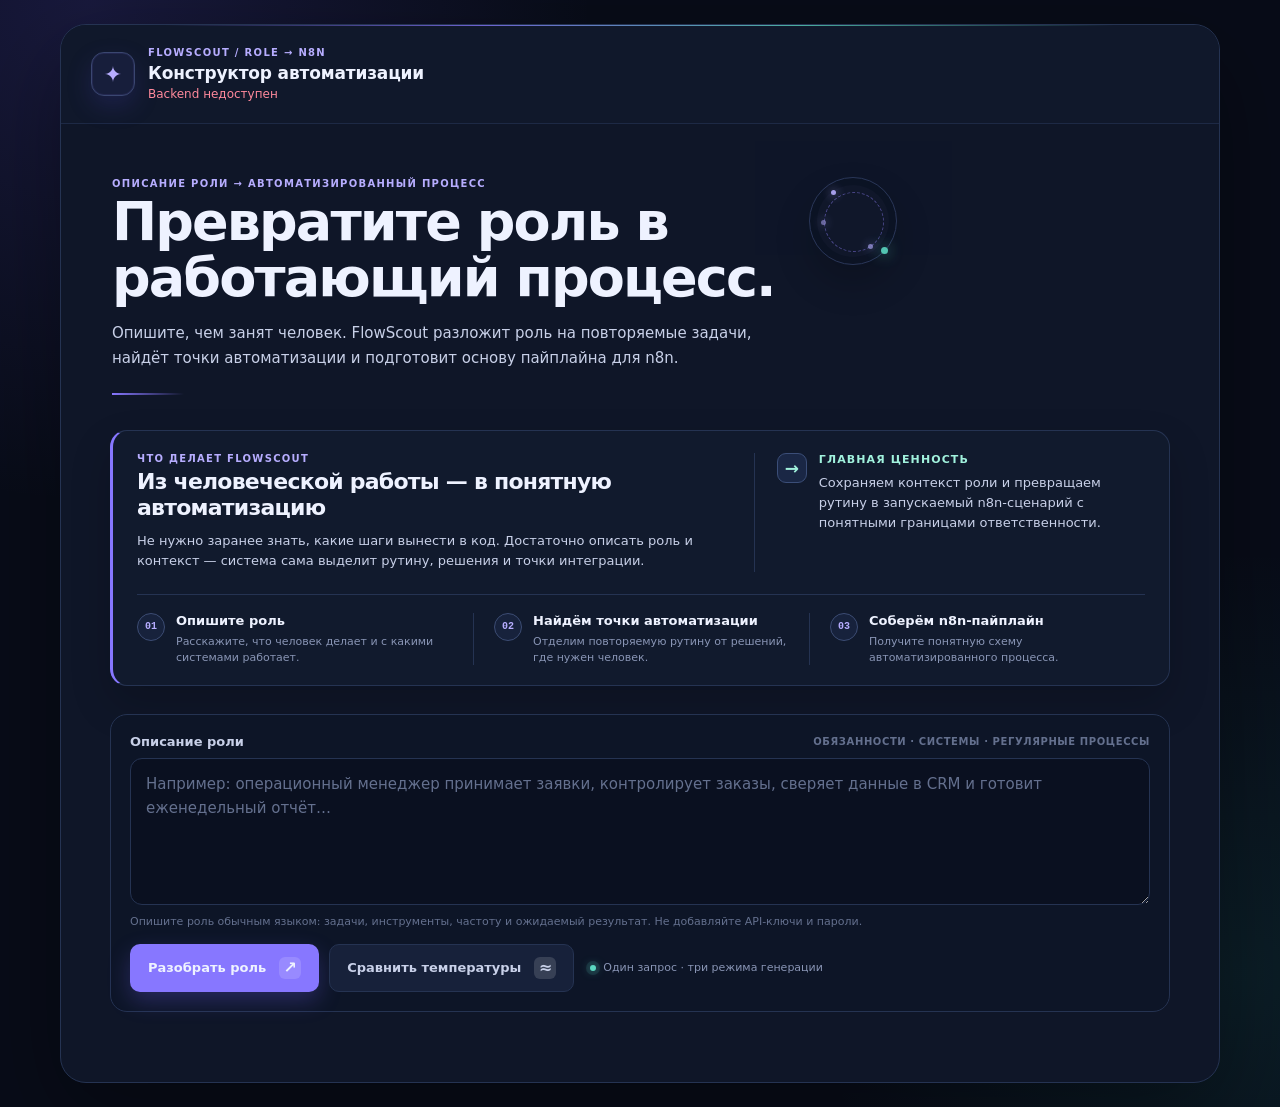
==== commit 1060ad5b: "feat(temperature): compare model responses" ====
--- a/frontend/index.html
+++ b/frontend/index.html
@@ -8,7 +8,7 @@
       content="FlowScout превращает описание роли в основу автоматизированного n8n-пайплайна"
     />
     <title>FlowScout — роль в n8n-пайплайн</title>
-    <link rel="stylesheet" href="styles.css?v=judge-cards" />
+    <link rel="stylesheet" href="styles.css?v=temperature-lab" />
   </head>
   <body>
     <main class="app-shell">
@@ -108,13 +108,74 @@
               </small>
             </label>
             <div class="form-actions">
-              <button id="start-button" class="button button-primary" type="submit">
-                <span>Разобрать роль</span>
-                <span class="button-spark" aria-hidden="true">↗</span>
-              </button>
-              <span class="form-note"><span class="note-dot"></span>Агенты выделят точки автоматизации</span>
+              <div class="form-buttons">
+                <button id="start-button" class="button button-primary" type="submit">
+                  <span>Разобрать роль</span>
+                  <span class="button-spark" aria-hidden="true">↗</span>
+                </button>
+                <button id="temperature-button" class="button button-secondary" type="button">
+                  <span>Сравнить температуры</span>
+                  <span class="button-spark" aria-hidden="true">≈</span>
+                </button>
+              </div>
+              <span class="form-note"><span class="note-dot"></span>Один запрос · три режима генерации</span>
             </div>
           </form>
+
+          <section
+            id="temperature-section"
+            class="temperature-section"
+            aria-labelledby="temperature-title"
+            hidden
+          >
+            <div class="section-heading temperature-heading">
+              <div>
+                <p class="eyebrow">Эксперимент</p>
+                <h2 id="temperature-title">Как меняется ответ при разной температуре</h2>
+              </div>
+              <div class="temperature-live-status">
+                <span class="live-dot" aria-hidden="true"></span>
+                <span id="temperature-stage-label">Готовим три варианта…</span>
+              </div>
+            </div>
+
+            <div class="temperature-task-card">
+              <span class="stream-label">Один и тот же запрос</span>
+              <p id="temperature-task"></p>
+            </div>
+
+            <div id="temperature-results" class="temperature-results" aria-live="polite"></div>
+
+            <section class="temperature-conclusions" aria-labelledby="temperature-conclusions-title">
+              <div class="section-heading">
+                <div>
+                  <p class="eyebrow">Выводы</p>
+                  <h3 id="temperature-conclusions-title">Что сравниваем</h3>
+                </div>
+                <span class="muted">Гипотеза для выбора режима</span>
+              </div>
+              <div class="temperature-guide-grid">
+                <article class="temperature-guide-card">
+                  <span class="temperature-value">0</span>
+                  <h3>Точность и стабильность</h3>
+                  <p>Подходит для классификации, структурированных ответов и финальных решений.</p>
+                </article>
+                <article class="temperature-guide-card">
+                  <span class="temperature-value">0.7</span>
+                  <h3>Баланс</h3>
+                  <p>Подходит для анализа, черновиков и гипотез, где нужны и факты, и варианты.</p>
+                </article>
+                <article class="temperature-guide-card">
+                  <span class="temperature-value">1.2</span>
+                  <h3>Креативность и разнообразие</h3>
+                  <p>Подходит для brainstorming, но идеи и предположения нужно проверять человеком.</p>
+                </article>
+              </div>
+              <p class="temperature-method-note">
+                Один запуск показывает различия в стиле. Для оценки разнообразия повторите эксперимент несколько раз с тем же запросом.
+              </p>
+            </section>
+          </section>
 
           <section
             id="judge-section"
@@ -481,6 +542,6 @@
       </section>
     </main>
 
-    <script src="app.js?v=judge-cards-v2" defer></script>
+    <script src="app.js?v=temperature-lab" defer></script>
   </body>
 </html>
--- a/frontend/styles.css
+++ b/frontend/styles.css
@@ -479,6 +479,12 @@
   gap: 16px;
 }
 
+.form-buttons {
+  display: flex;
+  flex-wrap: wrap;
+  gap: 10px;
+}
+
 .form-note {
   display: inline-flex;
   align-items: center;
@@ -547,6 +553,180 @@
   border-radius: 6px;
   background: rgba(255, 255, 255, 0.14);
   font-size: 16px;
+}
+
+.temperature-section {
+  margin-top: 50px;
+  border-top: 1px solid var(--line-soft);
+  padding-top: 33px;
+}
+
+.temperature-heading {
+  align-items: center;
+}
+
+.temperature-live-status {
+  display: flex;
+  align-items: center;
+  gap: 9px;
+  color: var(--text-soft);
+  font-size: 12px;
+  text-align: right;
+}
+
+.temperature-task-card {
+  margin-top: 22px;
+  border: 1px solid var(--line);
+  border-left: 2px solid var(--cyan);
+  border-radius: 11px;
+  padding: 14px 16px;
+  background: #0b1222;
+}
+
+.temperature-task-card p {
+  margin-top: 7px;
+  color: var(--text);
+  font-size: 14px;
+  line-height: 1.55;
+}
+
+.temperature-results {
+  display: grid;
+  grid-template-columns: repeat(3, minmax(0, 1fr));
+  gap: 14px;
+  margin-top: 22px;
+}
+
+.temperature-card {
+  display: flex;
+  min-width: 0;
+  flex-direction: column;
+  border: 1px solid var(--line);
+  border-radius: 14px;
+  padding: 16px;
+  background: #10192d;
+  box-shadow: 0 14px 30px rgba(0, 0, 0, 0.18);
+}
+
+.temperature-card[data-temperature="0"] {
+  border-top: 2px solid var(--cyan);
+}
+
+.temperature-card[data-temperature="0.7"] {
+  border-top: 2px solid var(--purple);
+}
+
+.temperature-card[data-temperature="1.2"] {
+  border-top: 2px solid var(--orange);
+}
+
+.temperature-card.is-loading {
+  border-color: #665fc4;
+  background: #171c38;
+}
+
+.temperature-card.is-error {
+  border-color: #98485e;
+}
+
+.temperature-card-header {
+  display: flex;
+  align-items: flex-start;
+  justify-content: space-between;
+  gap: 10px;
+  margin-bottom: 14px;
+}
+
+.temperature-card-header h3 {
+  font-size: 14px;
+}
+
+.temperature-value {
+  display: inline-flex;
+  width: fit-content;
+  border: 1px solid #334261;
+  border-radius: 999px;
+  padding: 4px 8px;
+  background: #172039;
+  color: var(--text-soft);
+  font-size: 11px;
+  font-weight: 800;
+  white-space: nowrap;
+}
+
+.temperature-focus {
+  color: var(--muted);
+  font-size: 10px;
+  font-weight: 800;
+  letter-spacing: 0.06em;
+  text-transform: uppercase;
+  text-align: right;
+}
+
+.temperature-answer {
+  min-height: 210px;
+  max-height: 420px;
+  overflow: auto;
+  border: 1px solid var(--line-soft);
+  border-radius: 10px;
+  padding: 12px;
+  background: var(--surface-deep);
+  color: var(--text-soft);
+  font-family: inherit;
+  font-size: 13px;
+  line-height: 1.6;
+  white-space: pre-wrap;
+}
+
+.temperature-card-note {
+  margin-top: 12px;
+  color: var(--muted);
+  font-size: 11px;
+  line-height: 1.45;
+}
+
+.temperature-conclusions {
+  margin-top: 42px;
+  border-top: 1px solid var(--line-soft);
+  padding-top: 31px;
+}
+
+.temperature-conclusions > .section-heading h3 {
+  font-size: 18px;
+}
+
+.temperature-guide-grid {
+  display: grid;
+  grid-template-columns: repeat(3, minmax(0, 1fr));
+  gap: 14px;
+  margin-top: 20px;
+}
+
+.temperature-guide-card {
+  min-width: 0;
+  border: 1px solid var(--line);
+  border-radius: 13px;
+  padding: 15px;
+  background: #0f182b;
+}
+
+.temperature-guide-card h3 {
+  margin-top: 12px;
+  font-size: 13px;
+}
+
+.temperature-guide-card p {
+  margin-top: 7px;
+  color: var(--muted);
+  font-size: 11px;
+  line-height: 1.5;
+}
+
+.temperature-method-note {
+  margin-top: 17px;
+  color: var(--muted-dark);
+  font-size: 11px;
+  line-height: 1.5;
 }
 
 .judge-section {
@@ -1648,6 +1828,10 @@
     gap: 12px;
   }
 
+  .form-buttons {
+    flex-direction: column;
+  }
+
   .form-actions .button {
     width: 100%;
   }
@@ -1678,6 +1862,20 @@
     border-top: 1px solid var(--line);
     border-left: 0;
     padding-top: 15px;
+  }
+
+  .temperature-results,
+  .temperature-guide-grid {
+    grid-template-columns: 1fr;
+  }
+
+  .temperature-heading {
+    align-items: flex-start;
+    flex-direction: column;
+  }
+
+  .temperature-live-status {
+    text-align: left;
   }
 
   .judge-heading {
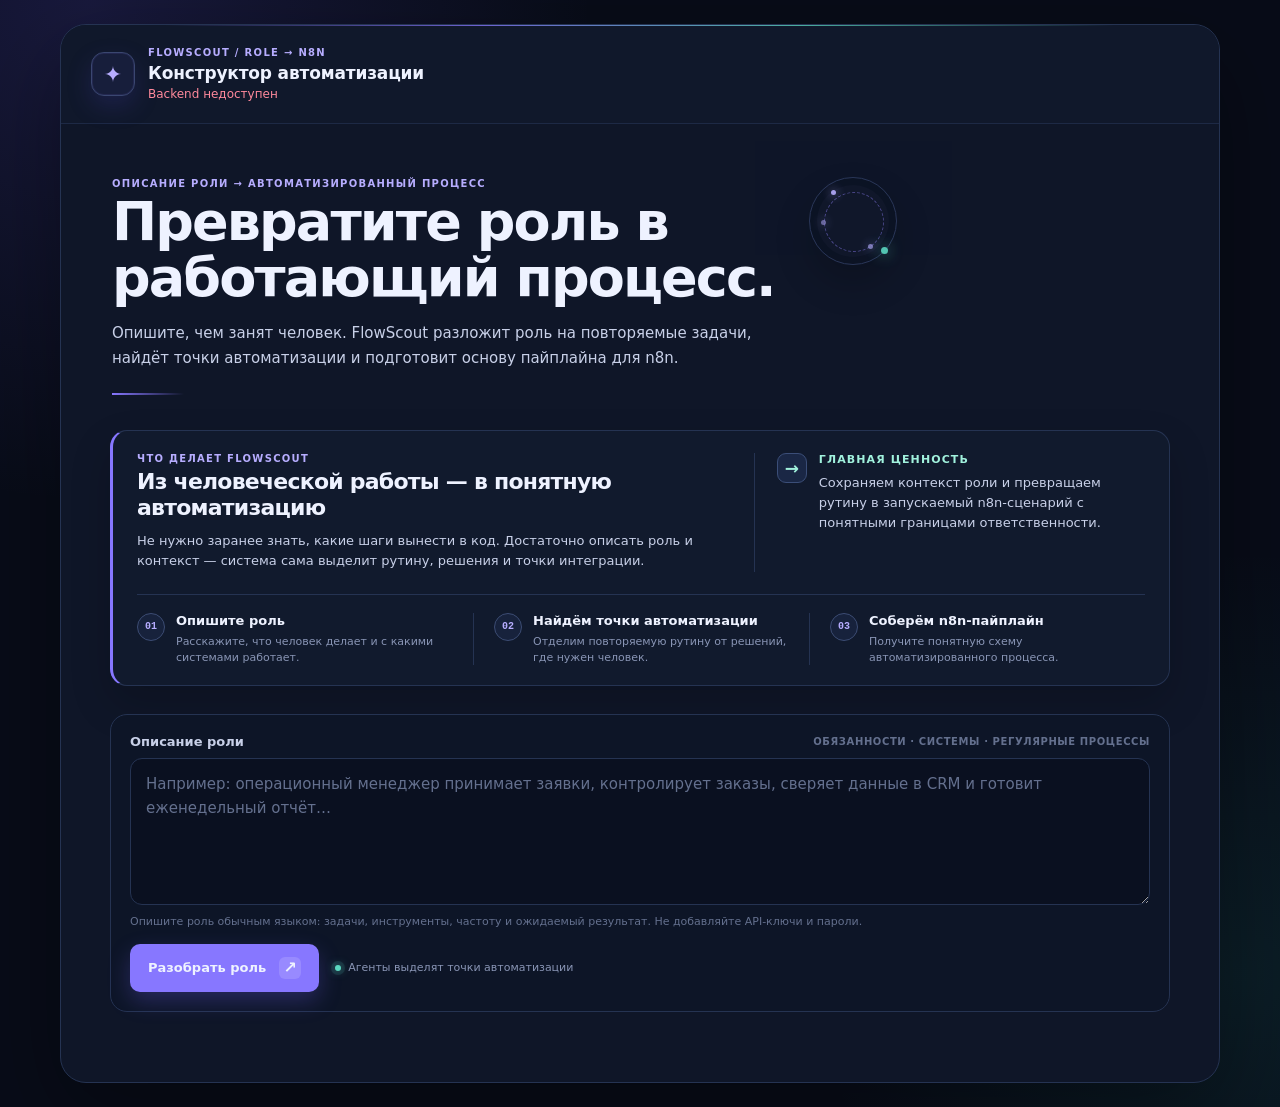
==== commit 1c66a054: "perf(judge): smooth streaming visualization Batch SSE and DOM updates to avoid per-token layout work" ====
--- a/frontend/index.html
+++ b/frontend/index.html
@@ -8,7 +8,7 @@
       content="FlowScout превращает описание роли в основу автоматизированного n8n-пайплайна"
     />
     <title>FlowScout — роль в n8n-пайплайн</title>
-    <link rel="stylesheet" href="styles.css?v=temperature-lab" />
+    <link rel="stylesheet" href="styles.css?v=judge-cards" />
   </head>
   <body>
     <main class="app-shell">
@@ -108,74 +108,13 @@
               </small>
             </label>
             <div class="form-actions">
-              <div class="form-buttons">
-                <button id="start-button" class="button button-primary" type="submit">
-                  <span>Разобрать роль</span>
-                  <span class="button-spark" aria-hidden="true">↗</span>
-                </button>
-                <button id="temperature-button" class="button button-secondary" type="button">
-                  <span>Сравнить температуры</span>
-                  <span class="button-spark" aria-hidden="true">≈</span>
-                </button>
-              </div>
-              <span class="form-note"><span class="note-dot"></span>Один запрос · три режима генерации</span>
+              <button id="start-button" class="button button-primary" type="submit">
+                <span>Разобрать роль</span>
+                <span class="button-spark" aria-hidden="true">↗</span>
+              </button>
+              <span class="form-note"><span class="note-dot"></span>Агенты выделят точки автоматизации</span>
             </div>
           </form>
-
-          <section
-            id="temperature-section"
-            class="temperature-section"
-            aria-labelledby="temperature-title"
-            hidden
-          >
-            <div class="section-heading temperature-heading">
-              <div>
-                <p class="eyebrow">Эксперимент</p>
-                <h2 id="temperature-title">Как меняется ответ при разной температуре</h2>
-              </div>
-              <div class="temperature-live-status">
-                <span class="live-dot" aria-hidden="true"></span>
-                <span id="temperature-stage-label">Готовим три варианта…</span>
-              </div>
-            </div>
-
-            <div class="temperature-task-card">
-              <span class="stream-label">Один и тот же запрос</span>
-              <p id="temperature-task"></p>
-            </div>
-
-            <div id="temperature-results" class="temperature-results" aria-live="polite"></div>
-
-            <section class="temperature-conclusions" aria-labelledby="temperature-conclusions-title">
-              <div class="section-heading">
-                <div>
-                  <p class="eyebrow">Выводы</p>
-                  <h3 id="temperature-conclusions-title">Что сравниваем</h3>
-                </div>
-                <span class="muted">Гипотеза для выбора режима</span>
-              </div>
-              <div class="temperature-guide-grid">
-                <article class="temperature-guide-card">
-                  <span class="temperature-value">0</span>
-                  <h3>Точность и стабильность</h3>
-                  <p>Подходит для классификации, структурированных ответов и финальных решений.</p>
-                </article>
-                <article class="temperature-guide-card">
-                  <span class="temperature-value">0.7</span>
-                  <h3>Баланс</h3>
-                  <p>Подходит для анализа, черновиков и гипотез, где нужны и факты, и варианты.</p>
-                </article>
-                <article class="temperature-guide-card">
-                  <span class="temperature-value">1.2</span>
-                  <h3>Креативность и разнообразие</h3>
-                  <p>Подходит для brainstorming, но идеи и предположения нужно проверять человеком.</p>
-                </article>
-              </div>
-              <p class="temperature-method-note">
-                Один запуск показывает различия в стиле. Для оценки разнообразия повторите эксперимент несколько раз с тем же запросом.
-              </p>
-            </section>
-          </section>
 
           <section
             id="judge-section"
@@ -208,22 +147,6 @@
                 aria-label="Граф передачи данных между генератором гипотезы, экспертами и судьёй"
               >
                 <defs>
-                  <linearGradient id="signal-flow" x1="0" y1="0" x2="1" y2="1">
-                    <stop offset="0" stop-color="#ffffff" stop-opacity="0.95" />
-                    <stop offset="0.45" stop-color="#c5b7ff" stop-opacity="0.9" />
-                    <stop offset="1" stop-color="#ffc9a5" stop-opacity="0.92" />
-                  </linearGradient>
-                  <linearGradient id="verdict-flow" x1="0" y1="0" x2="1" y2="0">
-                    <stop offset="0" stop-color="#b6f3dd" stop-opacity="0.95" />
-                    <stop offset="1" stop-color="#ffffff" stop-opacity="0.95" />
-                  </linearGradient>
-                  <filter id="light-glow" x="-100%" y="-100%" width="300%" height="300%">
-                    <feGaussianBlur stdDeviation="5" result="blur" />
-                    <feMerge>
-                      <feMergeNode in="blur" />
-                      <feMergeNode in="SourceGraphic" />
-                    </feMerge>
-                  </filter>
                 </defs>
                 <g class="thread-base">
                   <path d="M500 180 C500 220 500 250 500 282" />
@@ -234,37 +157,17 @@
                   <path d="M500 485 C500 520 500 545 500 570" />
                   <path d="M780 485 C690 530 595 550 500 570" />
                 </g>
-                <g class="thread-pulses">
-                  <path class="thread-pulse first-route" d="M500 180 C500 220 500 250 500 282" />
-                  <path class="thread-pulse expert-bridge" d="M500 282 C430 300 300 320 220 378" />
-                  <path class="thread-pulse expert-bridge" d="M500 282 C500 315 500 345 500 378" />
-                  <path class="thread-pulse expert-bridge" d="M500 282 C570 300 700 320 780 378" />
-                  <path class="thread-pulse expert-route" d="M220 485 C310 530 405 550 500 570" />
-                  <path class="thread-pulse expert-route" d="M500 485 C500 520 500 545 500 570" />
-                  <path class="thread-pulse expert-route" d="M780 485 C690 530 595 550 500 570" />
-                </g>
-                <g class="data-packets" aria-hidden="true">
-                  <circle class="data-packet first-route" r="5">
-                    <animateMotion dur="2.3s" repeatCount="indefinite" path="M500 180 C500 220 500 250 500 282" />
-                  </circle>
-                  <circle class="data-packet expert-bridge" r="4">
-                    <animateMotion dur="2.4s" repeatCount="indefinite" path="M500 282 C430 300 300 320 220 378" />
-                  </circle>
-                  <circle class="data-packet expert-bridge" r="4">
-                    <animateMotion dur="2.4s" begin="-0.7s" repeatCount="indefinite" path="M500 282 C500 315 500 345 500 378" />
-                  </circle>
-                  <circle class="data-packet expert-bridge" r="4">
-                    <animateMotion dur="2.4s" begin="-1.4s" repeatCount="indefinite" path="M500 282 C570 300 700 320 780 378" />
-                  </circle>
-                  <circle class="data-packet expert-route" r="5">
-                    <animateMotion dur="2.6s" repeatCount="indefinite" path="M220 485 C310 530 405 550 500 570" />
-                  </circle>
-                  <circle class="data-packet expert-route" r="5">
-                    <animateMotion dur="2.6s" begin="-0.8s" repeatCount="indefinite" path="M500 485 C500 520 500 545 500 570" />
-                  </circle>
-                  <circle class="data-packet expert-route" r="5">
-                    <animateMotion dur="2.6s" begin="-1.6s" repeatCount="indefinite" path="M780 485 C690 530 595 550 500 570" />
-                  </circle>
+                <g class="matrix-streams" aria-hidden="true">
+                  <text class="matrix-glyph matrix-architect" x="0" y="0">0<animateMotion dur="2.1s" repeatCount="indefinite" path="M500 180 C500 220 500 250 500 282" /></text>
+                  <text class="matrix-glyph matrix-architect" x="0" y="0">1<animateMotion dur="2.1s" begin="-0.9s" repeatCount="indefinite" path="M500 180 C500 220 500 250 500 282" /></text>
+
+                  <text class="matrix-glyph matrix-bridge" x="0" y="0">01<animateMotion dur="2.8s" repeatCount="indefinite" path="M500 282 C430 300 300 320 220 378" /></text>
+                  <text class="matrix-glyph matrix-bridge" x="0" y="0">ﾊ0<animateMotion dur="2.8s" begin="-1.3s" repeatCount="indefinite" path="M500 282 C500 315 500 345 500 378" /></text>
+                  <text class="matrix-glyph matrix-bridge" x="0" y="0">11<animateMotion dur="2.8s" begin="-0.6s" repeatCount="indefinite" path="M500 282 C570 300 700 320 780 378" /></text>
+
+                  <text class="matrix-glyph matrix-route" x="0" y="0">10<animateMotion dur="3.1s" repeatCount="indefinite" path="M220 485 C310 530 405 550 500 570" /></text>
+                  <text class="matrix-glyph matrix-route" x="0" y="0">ｴ1<animateMotion dur="3.1s" begin="-1.1s" repeatCount="indefinite" path="M500 485 C500 520 500 545 500 570" /></text>
+                  <text class="matrix-glyph matrix-route" x="0" y="0">11<animateMotion dur="3.1s" begin="-1.9s" repeatCount="indefinite" path="M780 485 C690 530 595 550 500 570" /></text>
                 </g>
               </svg>
 
@@ -542,6 +445,6 @@
       </section>
     </main>
 
-    <script src="app.js?v=temperature-lab" defer></script>
+    <script src="app.js?v=judge-cards-perf-v1" defer></script>
   </body>
 </html>
--- a/frontend/styles.css
+++ b/frontend/styles.css
@@ -479,12 +479,6 @@
   gap: 16px;
 }
 
-.form-buttons {
-  display: flex;
-  flex-wrap: wrap;
-  gap: 10px;
-}
-
 .form-note {
   display: inline-flex;
   align-items: center;
@@ -553,180 +547,6 @@
   border-radius: 6px;
   background: rgba(255, 255, 255, 0.14);
   font-size: 16px;
-}
-
-.temperature-section {
-  margin-top: 50px;
-  border-top: 1px solid var(--line-soft);
-  padding-top: 33px;
-}
-
-.temperature-heading {
-  align-items: center;
-}
-
-.temperature-live-status {
-  display: flex;
-  align-items: center;
-  gap: 9px;
-  color: var(--text-soft);
-  font-size: 12px;
-  text-align: right;
-}
-
-.temperature-task-card {
-  margin-top: 22px;
-  border: 1px solid var(--line);
-  border-left: 2px solid var(--cyan);
-  border-radius: 11px;
-  padding: 14px 16px;
-  background: #0b1222;
-}
-
-.temperature-task-card p {
-  margin-top: 7px;
-  color: var(--text);
-  font-size: 14px;
-  line-height: 1.55;
-}
-
-.temperature-results {
-  display: grid;
-  grid-template-columns: repeat(3, minmax(0, 1fr));
-  gap: 14px;
-  margin-top: 22px;
-}
-
-.temperature-card {
-  display: flex;
-  min-width: 0;
-  flex-direction: column;
-  border: 1px solid var(--line);
-  border-radius: 14px;
-  padding: 16px;
-  background: #10192d;
-  box-shadow: 0 14px 30px rgba(0, 0, 0, 0.18);
-}
-
-.temperature-card[data-temperature="0"] {
-  border-top: 2px solid var(--cyan);
-}
-
-.temperature-card[data-temperature="0.7"] {
-  border-top: 2px solid var(--purple);
-}
-
-.temperature-card[data-temperature="1.2"] {
-  border-top: 2px solid var(--orange);
-}
-
-.temperature-card.is-loading {
-  border-color: #665fc4;
-  background: #171c38;
-}
-
-.temperature-card.is-error {
-  border-color: #98485e;
-}
-
-.temperature-card-header {
-  display: flex;
-  align-items: flex-start;
-  justify-content: space-between;
-  gap: 10px;
-  margin-bottom: 14px;
-}
-
-.temperature-card-header h3 {
-  font-size: 14px;
-}
-
-.temperature-value {
-  display: inline-flex;
-  width: fit-content;
-  border: 1px solid #334261;
-  border-radius: 999px;
-  padding: 4px 8px;
-  background: #172039;
-  color: var(--text-soft);
-  font-size: 11px;
-  font-weight: 800;
-  white-space: nowrap;
-}
-
-.temperature-focus {
-  color: var(--muted);
-  font-size: 10px;
-  font-weight: 800;
-  letter-spacing: 0.06em;
-  text-transform: uppercase;
-  text-align: right;
-}
-
-.temperature-answer {
-  min-height: 210px;
-  max-height: 420px;
-  overflow: auto;
-  border: 1px solid var(--line-soft);
-  border-radius: 10px;
-  padding: 12px;
-  background: var(--surface-deep);
-  color: var(--text-soft);
-  font-family: inherit;
-  font-size: 13px;
-  line-height: 1.6;
-  white-space: pre-wrap;
-}
-
-.temperature-card-note {
-  margin-top: 12px;
-  color: var(--muted);
-  font-size: 11px;
-  line-height: 1.45;
-}
-
-.temperature-conclusions {
-  margin-top: 42px;
-  border-top: 1px solid var(--line-soft);
-  padding-top: 31px;
-}
-
-.temperature-conclusions > .section-heading h3 {
-  font-size: 18px;
-}
-
-.temperature-guide-grid {
-  display: grid;
-  grid-template-columns: repeat(3, minmax(0, 1fr));
-  gap: 14px;
-  margin-top: 20px;
-}
-
-.temperature-guide-card {
-  min-width: 0;
-  border: 1px solid var(--line);
-  border-radius: 13px;
-  padding: 15px;
-  background: #0f182b;
-}
-
-.temperature-guide-card h3 {
-  margin-top: 12px;
-  font-size: 13px;
-}
-
-.temperature-guide-card p {
-  margin-top: 7px;
-  color: var(--muted);
-  font-size: 11px;
-  line-height: 1.5;
-}
-
-.temperature-method-note {
-  margin-top: 17px;
-  color: var(--muted-dark);
-  font-size: 11px;
-  line-height: 1.5;
 }
 
 .judge-section {
@@ -816,6 +636,7 @@
 }
 
 .judge-graph::before {
+  display: none;
   top: 112px;
   left: calc(50% - 8px);
   width: 16px;
@@ -825,6 +646,7 @@
 }
 
 .judge-graph::after {
+  display: none;
   right: 16%;
   bottom: 32px;
   width: 170px;
@@ -842,8 +664,7 @@
   overflow: visible;
 }
 
-.thread-base path,
-.thread-pulse {
+.thread-base path {
   fill: none;
   stroke-linecap: round;
   stroke-linejoin: round;
@@ -854,65 +675,51 @@
   stroke-width: 2;
 }
 
-.thread-pulse {
-  stroke: url("#signal-flow");
-  stroke-dasharray: 2 13 30 16;
-  stroke-width: 3;
+.matrix-streams {
+  pointer-events: none;
+}
+
+.matrix-glyph {
+  fill: #9ff2dd;
   opacity: 0;
-  filter: drop-shadow(0 0 5px rgba(135, 119, 255, 0.78));
-  animation: thread-flow 1.8s linear infinite;
-  transition: opacity 300ms ease;
-}
-
-.judge-graph[data-stage="first"] .thread-pulse.first-route,
-.judge-graph[data-stage="experts"] .thread-pulse.first-route,
-.judge-graph[data-stage="judge"] .thread-pulse.first-route,
-.judge-graph[data-stage="done"] .thread-pulse.first-route {
+  font-family: "SFMono-Regular", Consolas, "Liberation Mono", monospace;
+  font-size: 17px;
+  font-weight: 800;
+  letter-spacing: 0.12em;
+  text-anchor: middle;
+  filter: none;
+  animation: matrix-flicker 1.3s steps(2, end) infinite;
+  animation-play-state: paused;
+}
+
+.judge-graph[data-stage="first"] .matrix-architect,
+.judge-graph[data-stage="experts"] .matrix-architect,
+.judge-graph[data-stage="judge"] .matrix-architect,
+.judge-graph[data-stage="done"] .matrix-architect,
+.judge-graph[data-stage="experts"] .matrix-bridge,
+.judge-graph[data-stage="judge"] .matrix-bridge,
+.judge-graph[data-stage="done"] .matrix-bridge,
+.judge-graph[data-stage="judge"] .matrix-route,
+.judge-graph[data-stage="done"] .matrix-route {
   opacity: 0.92;
 }
 
-.judge-graph[data-stage="experts"] .thread-pulse.expert-bridge,
-.judge-graph[data-stage="judge"] .thread-pulse.expert-bridge,
-.judge-graph[data-stage="done"] .thread-pulse.expert-bridge {
-  opacity: 0.92;
-}
-
-.judge-graph[data-stage="judge"] .thread-pulse.expert-route,
-.judge-graph[data-stage="done"] .thread-pulse.expert-route {
-  stroke: url("#verdict-flow");
-  opacity: 0.98;
-  filter: drop-shadow(0 0 6px rgba(91, 215, 192, 0.72));
-}
-
-.judge-graph[data-stage="done"] .thread-pulse {
+.judge-graph[data-stage="first"] .matrix-architect,
+.judge-graph[data-stage="experts"] .matrix-architect,
+.judge-graph[data-stage="experts"] .matrix-bridge,
+.judge-graph[data-stage="judge"] .matrix-architect,
+.judge-graph[data-stage="judge"] .matrix-bridge,
+.judge-graph[data-stage="judge"] .matrix-route {
+  animation-play-state: running;
+}
+
+.judge-graph[data-stage="done"] .matrix-glyph {
   animation-play-state: paused;
-  opacity: 0.58;
-}
-
-.judge-graph[data-stage="error"] .thread-pulse,
-.judge-graph[data-stage="error"] .data-packet {
+  opacity: 0.45;
+}
+
+.judge-graph[data-stage="error"] .matrix-glyph {
   opacity: 0;
-}
-
-.data-packet {
-  fill: #ffffff;
-  opacity: 0;
-  filter: url("#light-glow");
-}
-
-.judge-graph[data-stage="first"] .data-packet.first-route,
-.judge-graph[data-stage="experts"] .data-packet.first-route,
-.judge-graph[data-stage="judge"] .data-packet.first-route,
-.judge-graph[data-stage="done"] .data-packet.first-route,
-.judge-graph[data-stage="experts"] .data-packet.expert-bridge,
-.judge-graph[data-stage="judge"] .data-packet.expert-bridge,
-.judge-graph[data-stage="done"] .data-packet.expert-bridge {
-  opacity: 1;
-}
-
-.judge-graph[data-stage="judge"] .data-packet.expert-route,
-.judge-graph[data-stage="done"] .data-packet.expert-route {
-  opacity: 1;
 }
 
 .agent-node {
@@ -1019,6 +826,16 @@
   height: 70px;
   overflow: visible;
   animation: icon-float 3.8s ease-in-out infinite;
+  animation-play-state: paused;
+}
+
+.agent-character * {
+  animation-play-state: paused;
+}
+
+.agent-node.is-active .agent-character,
+.agent-node.is-active .agent-character * {
+  animation-play-state: running;
 }
 
 .agent-node[data-agent="engineer"] .agent-character {
@@ -1277,6 +1094,83 @@
   stroke: rgba(255, 255, 255, 0.6);
   stroke-linecap: round;
   stroke-width: 1.4;
+}
+
+/* Keep the existing judge flow, but give each specialist a distinct active heartbeat. */
+.agent-node.is-active[data-agent="first"] .icon-orb-glass {
+  animation: orb-breathe-active 1.15s ease-in-out infinite;
+}
+
+.agent-node.is-active[data-agent="first"] .icon-orb-orbit {
+  animation: orb-orbit-active 1.7s linear infinite;
+}
+
+.agent-node.is-active[data-agent="engineer"] .icon-engineer-trace {
+  stroke-dasharray: 5 5;
+  animation: engineer-trace-flow 0.8s linear infinite;
+}
+
+.agent-node.is-active[data-agent="engineer"] .icon-engineer-node {
+  animation: engineer-node-pulse 0.9s ease-in-out infinite alternate;
+}
+
+.agent-node.is-active[data-agent="engineer"] .icon-engineer-bolt {
+  animation: engineer-bolt-flicker 0.75s steps(2, end) infinite;
+}
+
+.agent-node.is-active[data-agent="analyst"] .icon-analyst-bar {
+  transform-box: fill-box;
+  transform-origin: bottom center;
+  animation: analyst-bars 1.1s ease-in-out infinite alternate;
+}
+
+.agent-node.is-active[data-agent="analyst"] .icon-analyst-trend {
+  stroke-dasharray: 48;
+  stroke-dashoffset: 48;
+  animation: analyst-trend-draw 1.4s ease-out infinite;
+}
+
+.agent-node.is-active[data-agent="analyst"] .icon-analyst-lens {
+  transform-box: fill-box;
+  transform-origin: center;
+  animation: analyst-lens-scan 1.35s ease-in-out infinite;
+}
+
+.agent-node.is-active[data-agent="process_pm"] .icon-process-route {
+  stroke-dasharray: 7 5;
+  animation: reliability-route-flow 0.95s linear infinite;
+}
+
+.agent-node.is-active[data-agent="process_pm"] .icon-process-node {
+  transform-box: fill-box;
+  transform-origin: center;
+  animation: reliability-node-pulse 1.15s ease-in-out infinite;
+}
+
+.agent-node.is-active[data-agent="process_pm"] .icon-process-diamond {
+  transform-box: fill-box;
+  transform-origin: center;
+  animation: reliability-diamond-turn 1.8s ease-in-out infinite;
+}
+
+.agent-node.is-active[data-agent="judge"] .icon-judge-scale {
+  transform-box: fill-box;
+  transform-origin: center;
+  animation: synthesizer-balance 1.15s ease-in-out infinite;
+}
+
+.agent-node.is-active[data-agent="judge"] .icon-judge-hub {
+  animation: synthesizer-hub-pulse 0.95s ease-in-out infinite;
+}
+
+.agent-node.is-active[data-agent="judge"] .icon-judge-check {
+  stroke-dasharray: 22;
+  stroke-dashoffset: 22;
+  animation: check-draw 1.3s ease-out infinite;
+}
+
+.agent-node.is-done .icon-judge-check {
+  stroke-dashoffset: 0;
 }
 
 .agent-copy {
@@ -1341,6 +1235,9 @@
 
 .thought-card {
   min-width: 0;
+  content-visibility: auto;
+  contain: layout paint style;
+  contain-intrinsic-size: 360px;
   border: 1px solid var(--line);
   border-radius: 14px;
   padding: 16px;
@@ -1401,6 +1298,7 @@
 
 .reasoning-stream,
 .answer-stream {
+  contain: content;
   min-height: 48px;
   margin-top: 7px;
   overflow: auto;
@@ -1744,6 +1642,18 @@
   }
 }
 
+@keyframes matrix-flicker {
+  0%,
+  100% {
+    opacity: 0.58;
+    transform: translateX(-1px);
+  }
+  50% {
+    opacity: 1;
+    transform: translateX(1px);
+  }
+}
+
 @keyframes orb-breathe {
   0%,
   100% {
@@ -1778,6 +1688,140 @@
   }
 }
 
+@keyframes orb-breathe-active {
+  0%,
+  100% {
+    transform: scale(0.98);
+  }
+  50% {
+    transform: scale(1.08);
+  }
+}
+
+@keyframes orb-orbit-active {
+  to {
+    transform: rotate(360deg);
+  }
+}
+
+@keyframes engineer-trace-flow {
+  to {
+    stroke-dashoffset: -20;
+  }
+}
+
+@keyframes engineer-node-pulse {
+  from {
+    transform: scale(0.82);
+    opacity: 0.72;
+  }
+  to {
+    transform: scale(1.18);
+    opacity: 1;
+  }
+}
+
+@keyframes engineer-bolt-flicker {
+  0%,
+  35%,
+  100% {
+    opacity: 1;
+  }
+  36%,
+  48% {
+    opacity: 0.35;
+  }
+}
+
+@keyframes analyst-bars {
+  from {
+    transform: scaleY(0.72);
+  }
+  to {
+    transform: scaleY(1.12);
+  }
+}
+
+@keyframes analyst-trend-draw {
+  0%,
+  12% {
+    stroke-dashoffset: 48;
+  }
+  72%,
+  100% {
+    stroke-dashoffset: 0;
+  }
+}
+
+@keyframes analyst-lens-scan {
+  0%,
+  100% {
+    transform: translate(0, 0) scale(0.94);
+  }
+  50% {
+    transform: translate(-3px, -2px) scale(1.08);
+  }
+}
+
+@keyframes reliability-route-flow {
+  to {
+    stroke-dashoffset: -24;
+  }
+}
+
+@keyframes reliability-node-pulse {
+  0%,
+  100% {
+    transform: scale(0.9);
+  }
+  50% {
+    transform: scale(1.12);
+  }
+}
+
+@keyframes reliability-diamond-turn {
+  0%,
+  100% {
+    transform: rotate(0deg);
+  }
+  50% {
+    transform: rotate(45deg);
+  }
+}
+
+@keyframes synthesizer-balance {
+  0%,
+  100% {
+    transform: rotate(-3deg);
+  }
+  50% {
+    transform: rotate(3deg);
+  }
+}
+
+@keyframes synthesizer-hub-pulse {
+  0%,
+  100% {
+    transform: scale(0.82);
+  }
+  50% {
+    transform: scale(1.22);
+  }
+}
+
+@keyframes check-draw {
+  0%,
+  18% {
+    stroke-dashoffset: 22;
+    opacity: 0.4;
+  }
+  65%,
+  100% {
+    stroke-dashoffset: 0;
+    opacity: 1;
+  }
+}
+
 @keyframes decision-rise {
   from {
     opacity: 0;
@@ -1828,10 +1872,6 @@
     gap: 12px;
   }
 
-  .form-buttons {
-    flex-direction: column;
-  }
-
   .form-actions .button {
     width: 100%;
   }
@@ -1864,20 +1904,6 @@
     padding-top: 15px;
   }
 
-  .temperature-results,
-  .temperature-guide-grid {
-    grid-template-columns: 1fr;
-  }
-
-  .temperature-heading {
-    align-items: flex-start;
-    flex-direction: column;
-  }
-
-  .temperature-live-status {
-    text-align: left;
-  }
-
   .judge-heading {
     align-items: flex-start;
     flex-direction: column;
@@ -1892,6 +1918,7 @@
   }
 
   .judge-graph::before {
+    display: block;
     top: 156px;
     bottom: 154px;
     left: 50%;
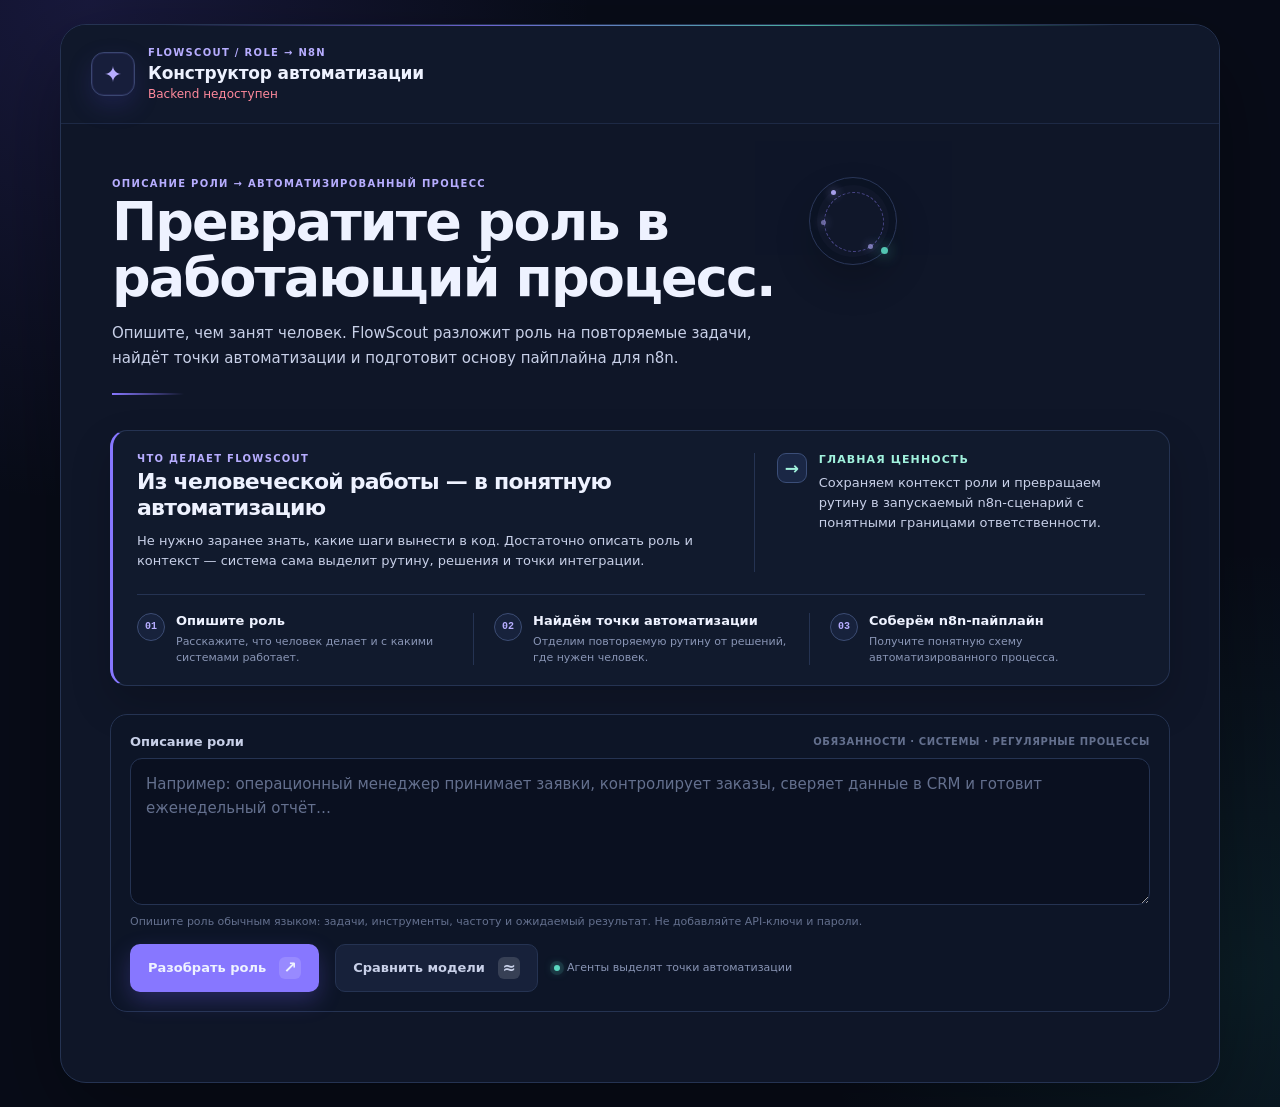
==== commit eb93031d: "feat(benchmark): add model comparison flow Retry empty thinking streams without thinking so DeepSeek" ====
--- a/frontend/index.html
+++ b/frontend/index.html
@@ -8,7 +8,7 @@
       content="FlowScout превращает описание роли в основу автоматизированного n8n-пайплайна"
     />
     <title>FlowScout — роль в n8n-пайплайн</title>
-    <link rel="stylesheet" href="styles.css?v=judge-cards" />
+    <link rel="stylesheet" href="styles.css?v=day5-benchmark-v1" />
   </head>
   <body>
     <main class="app-shell">
@@ -112,9 +112,66 @@
                 <span>Разобрать роль</span>
                 <span class="button-spark" aria-hidden="true">↗</span>
               </button>
+              <button id="benchmark-button" class="button button-secondary" type="button">
+                <span>Сравнить модели</span>
+                <span class="button-spark" aria-hidden="true">≈</span>
+              </button>
               <span class="form-note"><span class="note-dot"></span>Агенты выделят точки автоматизации</span>
             </div>
           </form>
+
+          <section
+            id="benchmark-section"
+            class="benchmark-section"
+            aria-labelledby="benchmark-title"
+            hidden
+          >
+            <div class="section-heading benchmark-heading">
+              <div>
+                <p class="eyebrow">День 5 / эксперимент</p>
+                <h2 id="benchmark-title">Сравнение версий моделей</h2>
+                <p class="benchmark-description">
+                  Один и тот же запрос проходит через три конфигурации DeepSeek.
+                  Один запуск стоит 15 обращений к API.
+                </p>
+              </div>
+              <div class="benchmark-live-status" role="status">
+                <span class="live-dot" aria-hidden="true"></span>
+                <span id="benchmark-stage-label">Готовим сравнение…</span>
+              </div>
+            </div>
+
+            <div class="benchmark-task-card">
+              <span class="stream-label">Единый запрос</span>
+              <p id="benchmark-task"></p>
+            </div>
+
+            <div class="benchmark-table-shell">
+              <table class="benchmark-table">
+                <caption class="sr-only">Результаты сравнения конфигураций DeepSeek</caption>
+                <thead>
+                  <tr>
+                    <th scope="col">Уровень</th>
+                    <th scope="col">Конфигурация</th>
+                    <th scope="col">Статус</th>
+                    <th scope="col">Время</th>
+                    <th scope="col">Токены</th>
+                    <th scope="col">Reasoning</th>
+                    <th scope="col">Стоимость</th>
+                    <th scope="col">JSON</th>
+                  </tr>
+                </thead>
+                <tbody id="benchmark-results"></tbody>
+              </table>
+            </div>
+
+            <div class="benchmark-summary" id="benchmark-summary" hidden></div>
+            <div class="benchmark-answers" id="benchmark-answers"></div>
+            <p class="benchmark-note">
+              Автоматическая проверка оценивает формат и обязательные поля ответа.
+              Содержательное качество сравнивайте по раскрывающимся ответам судьи.
+            </p>
+          </section>
 
           <section
             id="judge-section"
@@ -445,6 +502,6 @@
       </section>
     </main>
 
-    <script src="app.js?v=judge-cards-perf-v1" defer></script>
+    <script src="app.js?v=day5-benchmark-v2" defer></script>
   </body>
 </html>
--- a/frontend/styles.css
+++ b/frontend/styles.css
@@ -476,6 +476,7 @@
 .form-actions {
   display: flex;
   align-items: center;
+  flex-wrap: wrap;
   gap: 16px;
 }
 
@@ -547,6 +548,202 @@
   border-radius: 6px;
   background: rgba(255, 255, 255, 0.14);
   font-size: 16px;
+}
+
+.benchmark-section {
+  margin-top: 50px;
+  border-top: 1px solid var(--line-soft);
+  padding-top: 33px;
+}
+
+.benchmark-heading {
+  align-items: start;
+}
+
+.benchmark-description {
+  max-width: 650px;
+  margin-top: 9px;
+  color: var(--text-soft);
+  font-size: 13px;
+  line-height: 1.55;
+}
+
+.benchmark-live-status {
+  display: flex;
+  align-items: center;
+  gap: 9px;
+  color: var(--text-soft);
+  font-size: 12px;
+  text-align: right;
+}
+
+.benchmark-live-status[data-state="done"] .live-dot {
+  background: var(--cyan);
+  box-shadow: 0 0 0 5px rgba(91, 215, 192, 0.12), 0 0 16px rgba(91, 215, 192, 0.68);
+  animation: none;
+}
+
+.benchmark-live-status[data-state="error"] .live-dot {
+  background: var(--red);
+  box-shadow: 0 0 0 5px rgba(255, 137, 156, 0.12), 0 0 16px rgba(255, 137, 156, 0.68);
+  animation: none;
+}
+
+.benchmark-task-card {
+  margin-top: 22px;
+  border: 1px solid var(--line);
+  border-left: 2px solid var(--cyan);
+  border-radius: 11px;
+  padding: 14px 16px;
+  background: #0b1222;
+}
+
+.benchmark-task-card p {
+  margin-top: 7px;
+  color: var(--text);
+  font-size: 14px;
+  line-height: 1.55;
+}
+
+.benchmark-table-shell {
+  margin-top: 22px;
+  overflow-x: auto;
+  border: 1px solid var(--line);
+  border-radius: 14px;
+  background: #0b1222;
+}
+
+.benchmark-table {
+  width: 100%;
+  min-width: 820px;
+  border-collapse: collapse;
+  font-size: 12px;
+}
+
+.benchmark-table th,
+.benchmark-table td {
+  padding: 13px 12px;
+  border-bottom: 1px solid var(--line-soft);
+  text-align: left;
+  vertical-align: top;
+}
+
+.benchmark-table th {
+  color: var(--muted);
+  font-size: 10px;
+  font-weight: 800;
+  letter-spacing: 0.08em;
+  text-transform: uppercase;
+  white-space: nowrap;
+}
+
+.benchmark-table tbody tr:last-child td {
+  border-bottom: 0;
+}
+
+.benchmark-level {
+  color: var(--text);
+  font-weight: 800;
+  white-space: nowrap;
+}
+
+.benchmark-config {
+  color: var(--text-soft);
+  white-space: nowrap;
+}
+
+.benchmark-config small {
+  display: block;
+  margin-top: 4px;
+  color: var(--muted-dark);
+  font-size: 10px;
+}
+
+.benchmark-cell-status,
+.benchmark-cell-quality {
+  color: var(--muted);
+  white-space: nowrap;
+}
+
+.benchmark-cell-status[data-state="running"] {
+  color: var(--orange);
+}
+
+.benchmark-cell-status[data-state="success"],
+.benchmark-cell-quality[data-state="success"] {
+  color: var(--cyan-soft);
+}
+
+.benchmark-cell-status[data-state="error"],
+.benchmark-cell-quality[data-state="error"] {
+  color: var(--red);
+}
+
+.benchmark-cell-quality[data-state="partial"] {
+  color: var(--orange);
+}
+
+.benchmark-summary {
+  margin-top: 16px;
+  border: 1px solid #397d79;
+  border-radius: 12px;
+  padding: 13px 15px;
+  background: #112b30;
+  color: var(--cyan-soft);
+  font-size: 13px;
+  line-height: 1.5;
+}
+
+.benchmark-answers {
+  display: grid;
+  grid-template-columns: repeat(3, minmax(0, 1fr));
+  gap: 12px;
+  margin-top: 16px;
+}
+
+.benchmark-answer {
+  min-width: 0;
+  border: 1px solid var(--line);
+  border-radius: 12px;
+  background: #0d1727;
+}
+
+.benchmark-answer summary {
+  cursor: pointer;
+  padding: 13px 14px;
+  color: var(--text-soft);
+  font-size: 12px;
+  font-weight: 800;
+}
+
+.benchmark-answer pre {
+  max-height: 300px;
+  overflow: auto;
+  border-top: 1px solid var(--line-soft);
+  padding: 13px 14px;
+  color: var(--cyan-soft);
+  font-family: "SFMono-Regular", Consolas, monospace;
+  font-size: 11px;
+  line-height: 1.5;
+  white-space: pre-wrap;
+  word-break: break-word;
+}
+
+.benchmark-note {
+  margin-top: 14px;
+  color: var(--muted-dark);
+  font-size: 11px;
+  line-height: 1.5;
+}
+
+.sr-only {
+  position: absolute;
+  width: 1px;
+  height: 1px;
+  overflow: hidden;
+  clip: rect(0, 0, 0, 0);
+  white-space: nowrap;
+  clip-path: inset(50%);
 }
 
 .judge-section {
@@ -1909,8 +2106,20 @@
     flex-direction: column;
   }
 
+  .benchmark-heading {
+    flex-direction: column;
+  }
+
   .judge-live-status {
     text-align: left;
+  }
+
+  .benchmark-live-status {
+    text-align: left;
+  }
+
+  .benchmark-answers {
+    grid-template-columns: 1fr;
   }
 
   .judge-graph {
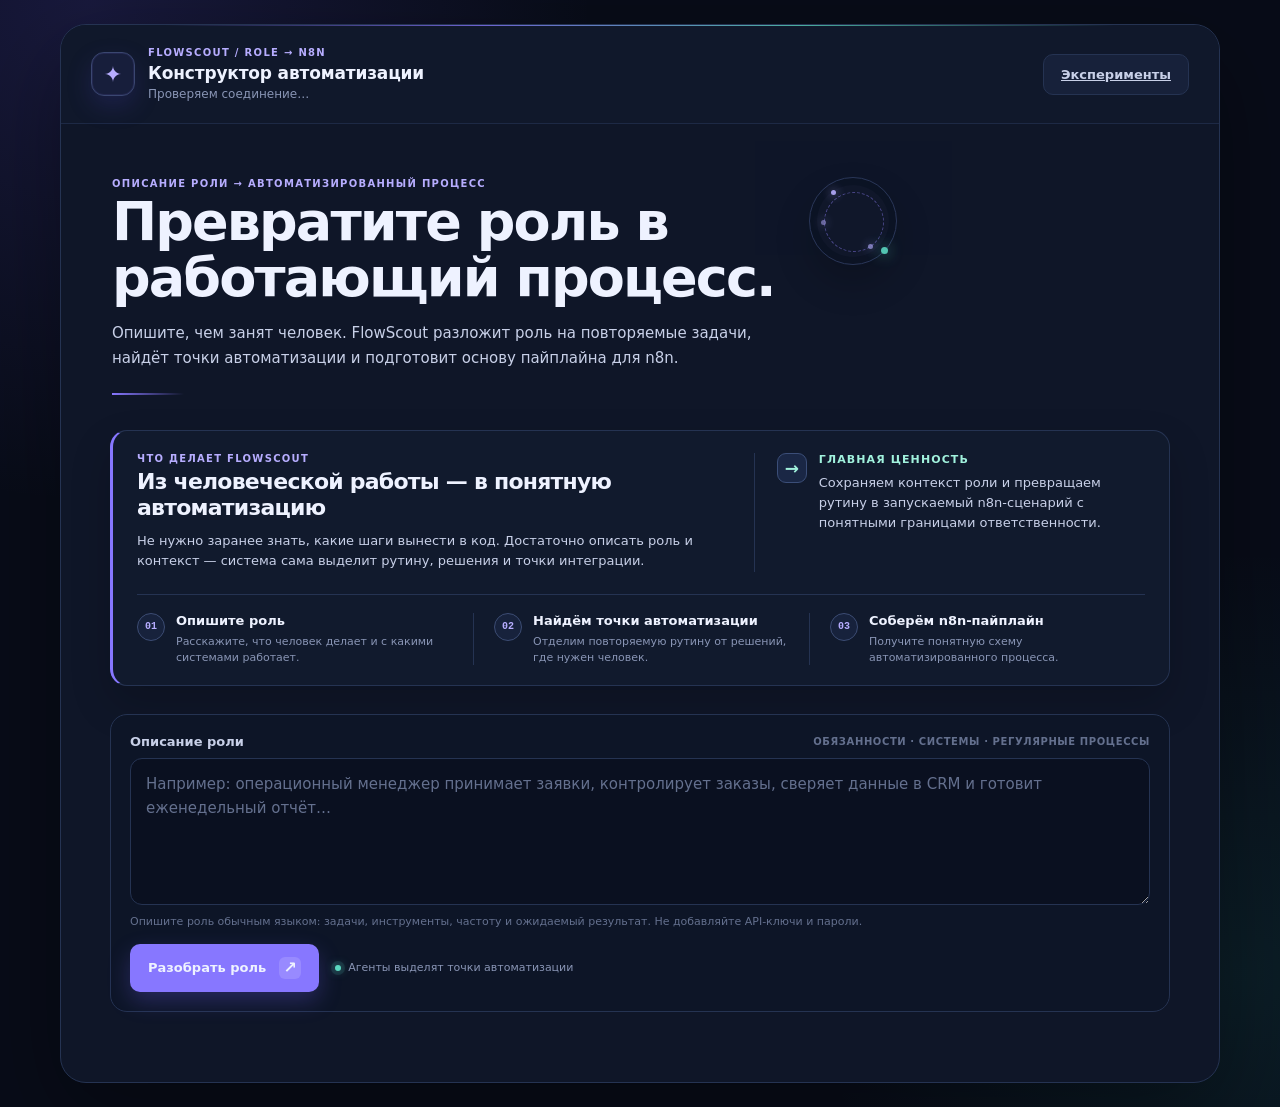
==== commit 6d683edc: "feat(chat): add isolated session agent" ====
--- a/frontend/index.html
+++ b/frontend/index.html
@@ -8,7 +8,7 @@
       content="FlowScout превращает описание роли в основу автоматизированного n8n-пайплайна"
     />
     <title>FlowScout — роль в n8n-пайплайн</title>
-    <link rel="stylesheet" href="styles.css?v=day5-benchmark-v1" />
+    <link rel="stylesheet" href="styles.css?v=judge-cards" />
   </head>
   <body>
     <main class="app-shell">
@@ -22,9 +22,12 @@
               <p id="status" class="status" role="status">Проверяем соединение…</p>
             </div>
           </div>
-          <button id="reset-button" class="button button-secondary" type="button" hidden>
-            Новая проверка
-          </button>
+          <div class="header-actions">
+            <a class="button button-secondary" href="chat.html">Эксперименты</a>
+            <button id="reset-button" class="button button-secondary" type="button" hidden>
+              Новая проверка
+            </button>
+          </div>
         </header>
 
         <div class="content">
@@ -112,66 +115,9 @@
                 <span>Разобрать роль</span>
                 <span class="button-spark" aria-hidden="true">↗</span>
               </button>
-              <button id="benchmark-button" class="button button-secondary" type="button">
-                <span>Сравнить модели</span>
-                <span class="button-spark" aria-hidden="true">≈</span>
-              </button>
               <span class="form-note"><span class="note-dot"></span>Агенты выделят точки автоматизации</span>
             </div>
           </form>
-
-          <section
-            id="benchmark-section"
-            class="benchmark-section"
-            aria-labelledby="benchmark-title"
-            hidden
-          >
-            <div class="section-heading benchmark-heading">
-              <div>
-                <p class="eyebrow">День 5 / эксперимент</p>
-                <h2 id="benchmark-title">Сравнение версий моделей</h2>
-                <p class="benchmark-description">
-                  Один и тот же запрос проходит через три конфигурации DeepSeek.
-                  Один запуск стоит 15 обращений к API.
-                </p>
-              </div>
-              <div class="benchmark-live-status" role="status">
-                <span class="live-dot" aria-hidden="true"></span>
-                <span id="benchmark-stage-label">Готовим сравнение…</span>
-              </div>
-            </div>
-
-            <div class="benchmark-task-card">
-              <span class="stream-label">Единый запрос</span>
-              <p id="benchmark-task"></p>
-            </div>
-
-            <div class="benchmark-table-shell">
-              <table class="benchmark-table">
-                <caption class="sr-only">Результаты сравнения конфигураций DeepSeek</caption>
-                <thead>
-                  <tr>
-                    <th scope="col">Уровень</th>
-                    <th scope="col">Конфигурация</th>
-                    <th scope="col">Статус</th>
-                    <th scope="col">Время</th>
-                    <th scope="col">Токены</th>
-                    <th scope="col">Reasoning</th>
-                    <th scope="col">Стоимость</th>
-                    <th scope="col">JSON</th>
-                  </tr>
-                </thead>
-                <tbody id="benchmark-results"></tbody>
-              </table>
-            </div>
-
-            <div class="benchmark-summary" id="benchmark-summary" hidden></div>
-            <div class="benchmark-answers" id="benchmark-answers"></div>
-            <p class="benchmark-note">
-              Автоматическая проверка оценивает формат и обязательные поля ответа.
-              Содержательное качество сравнивайте по раскрывающимся ответам судьи.
-            </p>
-          </section>
 
           <section
             id="judge-section"
@@ -502,6 +448,6 @@
       </section>
     </main>
 
-    <script src="app.js?v=day5-benchmark-v2" defer></script>
+    <script src="app.js?v=judge-cards-perf-v1" defer></script>
   </body>
 </html>
--- a/frontend/styles.css
+++ b/frontend/styles.css
@@ -112,6 +112,12 @@
   background: #10182b;
 }
 
+.header-actions {
+  display: flex;
+  gap: 10px;
+  align-items: center;
+}
+
 .brand {
   display: flex;
   align-items: center;
@@ -476,7 +482,6 @@
 .form-actions {
   display: flex;
   align-items: center;
-  flex-wrap: wrap;
   gap: 16px;
 }
 
@@ -548,202 +553,6 @@
   border-radius: 6px;
   background: rgba(255, 255, 255, 0.14);
   font-size: 16px;
-}
-
-.benchmark-section {
-  margin-top: 50px;
-  border-top: 1px solid var(--line-soft);
-  padding-top: 33px;
-}
-
-.benchmark-heading {
-  align-items: start;
-}
-
-.benchmark-description {
-  max-width: 650px;
-  margin-top: 9px;
-  color: var(--text-soft);
-  font-size: 13px;
-  line-height: 1.55;
-}
-
-.benchmark-live-status {
-  display: flex;
-  align-items: center;
-  gap: 9px;
-  color: var(--text-soft);
-  font-size: 12px;
-  text-align: right;
-}
-
-.benchmark-live-status[data-state="done"] .live-dot {
-  background: var(--cyan);
-  box-shadow: 0 0 0 5px rgba(91, 215, 192, 0.12), 0 0 16px rgba(91, 215, 192, 0.68);
-  animation: none;
-}
-
-.benchmark-live-status[data-state="error"] .live-dot {
-  background: var(--red);
-  box-shadow: 0 0 0 5px rgba(255, 137, 156, 0.12), 0 0 16px rgba(255, 137, 156, 0.68);
-  animation: none;
-}
-
-.benchmark-task-card {
-  margin-top: 22px;
-  border: 1px solid var(--line);
-  border-left: 2px solid var(--cyan);
-  border-radius: 11px;
-  padding: 14px 16px;
-  background: #0b1222;
-}
-
-.benchmark-task-card p {
-  margin-top: 7px;
-  color: var(--text);
-  font-size: 14px;
-  line-height: 1.55;
-}
-
-.benchmark-table-shell {
-  margin-top: 22px;
-  overflow-x: auto;
-  border: 1px solid var(--line);
-  border-radius: 14px;
-  background: #0b1222;
-}
-
-.benchmark-table {
-  width: 100%;
-  min-width: 820px;
-  border-collapse: collapse;
-  font-size: 12px;
-}
-
-.benchmark-table th,
-.benchmark-table td {
-  padding: 13px 12px;
-  border-bottom: 1px solid var(--line-soft);
-  text-align: left;
-  vertical-align: top;
-}
-
-.benchmark-table th {
-  color: var(--muted);
-  font-size: 10px;
-  font-weight: 800;
-  letter-spacing: 0.08em;
-  text-transform: uppercase;
-  white-space: nowrap;
-}
-
-.benchmark-table tbody tr:last-child td {
-  border-bottom: 0;
-}
-
-.benchmark-level {
-  color: var(--text);
-  font-weight: 800;
-  white-space: nowrap;
-}
-
-.benchmark-config {
-  color: var(--text-soft);
-  white-space: nowrap;
-}
-
-.benchmark-config small {
-  display: block;
-  margin-top: 4px;
-  color: var(--muted-dark);
-  font-size: 10px;
-}
-
-.benchmark-cell-status,
-.benchmark-cell-quality {
-  color: var(--muted);
-  white-space: nowrap;
-}
-
-.benchmark-cell-status[data-state="running"] {
-  color: var(--orange);
-}
-
-.benchmark-cell-status[data-state="success"],
-.benchmark-cell-quality[data-state="success"] {
-  color: var(--cyan-soft);
-}
-
-.benchmark-cell-status[data-state="error"],
-.benchmark-cell-quality[data-state="error"] {
-  color: var(--red);
-}
-
-.benchmark-cell-quality[data-state="partial"] {
-  color: var(--orange);
-}
-
-.benchmark-summary {
-  margin-top: 16px;
-  border: 1px solid #397d79;
-  border-radius: 12px;
-  padding: 13px 15px;
-  background: #112b30;
-  color: var(--cyan-soft);
-  font-size: 13px;
-  line-height: 1.5;
-}
-
-.benchmark-answers {
-  display: grid;
-  grid-template-columns: repeat(3, minmax(0, 1fr));
-  gap: 12px;
-  margin-top: 16px;
-}
-
-.benchmark-answer {
-  min-width: 0;
-  border: 1px solid var(--line);
-  border-radius: 12px;
-  background: #0d1727;
-}
-
-.benchmark-answer summary {
-  cursor: pointer;
-  padding: 13px 14px;
-  color: var(--text-soft);
-  font-size: 12px;
-  font-weight: 800;
-}
-
-.benchmark-answer pre {
-  max-height: 300px;
-  overflow: auto;
-  border-top: 1px solid var(--line-soft);
-  padding: 13px 14px;
-  color: var(--cyan-soft);
-  font-family: "SFMono-Regular", Consolas, monospace;
-  font-size: 11px;
-  line-height: 1.5;
-  white-space: pre-wrap;
-  word-break: break-word;
-}
-
-.benchmark-note {
-  margin-top: 14px;
-  color: var(--muted-dark);
-  font-size: 11px;
-  line-height: 1.5;
-}
-
-.sr-only {
-  position: absolute;
-  width: 1px;
-  height: 1px;
-  overflow: hidden;
-  clip: rect(0, 0, 0, 0);
-  white-space: nowrap;
-  clip-path: inset(50%);
 }
 
 .judge-section {
@@ -2106,20 +1915,8 @@
     flex-direction: column;
   }
 
-  .benchmark-heading {
-    flex-direction: column;
-  }
-
   .judge-live-status {
     text-align: left;
-  }
-
-  .benchmark-live-status {
-    text-align: left;
-  }
-
-  .benchmark-answers {
-    grid-template-columns: 1fr;
   }
 
   .judge-graph {
